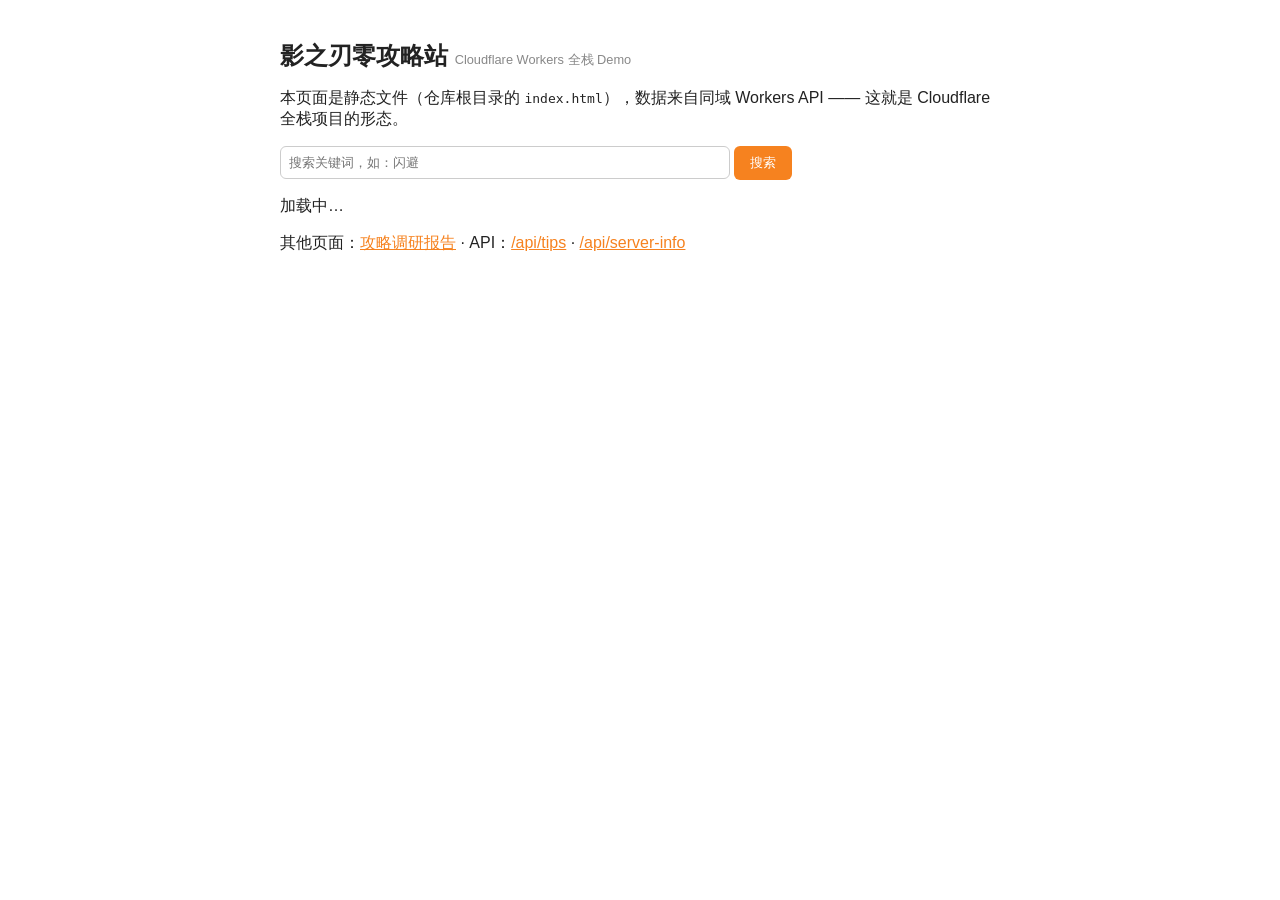
==== index.html @ 0f378b61 "feat: workers backend demo (tips API) + index.html landing" ====
<!DOCTYPE html>
<html lang="zh-CN">
<head>
<meta charset="UTF-8">
<meta name="viewport" content="width=device-width, initial-scale=1.0">
<title>影之刃零攻略站 · Workers 全栈 Demo</title>
<style>
  body { font-family: -apple-system, sans-serif; max-width: 720px; margin: 40px auto; padding: 0 16px; color: #222; }
  h1 { font-size: 1.5rem; } h1 small { color: #888; font-weight: normal; font-size: .8rem; }
  .card { border: 1px solid #e5e5e5; border-radius: 8px; padding: 12px 16px; margin: 12px 0; }
  .card b { display: block; margin-bottom: 4px; }
  .meta { color: #888; font-size: .8rem; margin-top: 8px; }
  input { padding: 8px; width: 60%; border: 1px solid #ccc; border-radius: 6px; }
  button { padding: 8px 16px; border: none; background: #f6821f; color: #fff; border-radius: 6px; cursor: pointer; }
  a { color: #f6821f; }
</style>
</head>
<body>
<h1>影之刃零攻略站 <small>Cloudflare Workers 全栈 Demo</small></h1>
<p>本页面是静态文件（仓库根目录的 <code>index.html</code>），数据来自同域 Workers API —— 这就是 Cloudflare 全栈项目的形态。</p>

<p>
  <input id="q" placeholder="搜索关键词，如：闪避">
  <button onclick="load()">搜索</button>
</p>

<div id="list">加载中…</div>
<p class="meta" id="server-info"></p>

<p>
  其他页面：<a href="影之刃零攻略调研-20261029.html">攻略调研报告</a> ·
  API：<a href="/api/tips">/api/tips</a> · <a href="/api/server-info">/api/server-info</a>
</p>

<script>
async function load() {
  const q = document.getElementById('q').value;
  const res = await fetch('/api/tips' + (q ? `?q=${encodeURIComponent(q)}` : ''));
  const { data } = await res.json();
  document.getElementById('list').innerHTML = data.length
    ? data.map(t => `<div class="card"><b>${t.title}</b>${t.content}</div>`).join('')
    : '<div class="card">没有匹配结果</div>';
}
load();

fetch('/api/server-info').then(r => r.json()).then(({ data }) => {
  document.getElementById('server-info').textContent =
    ` served by Cloudflare edge node ${data.colo} (${data.region}) · ${data.serverTime}`;
});
</script>
</body>
</html>
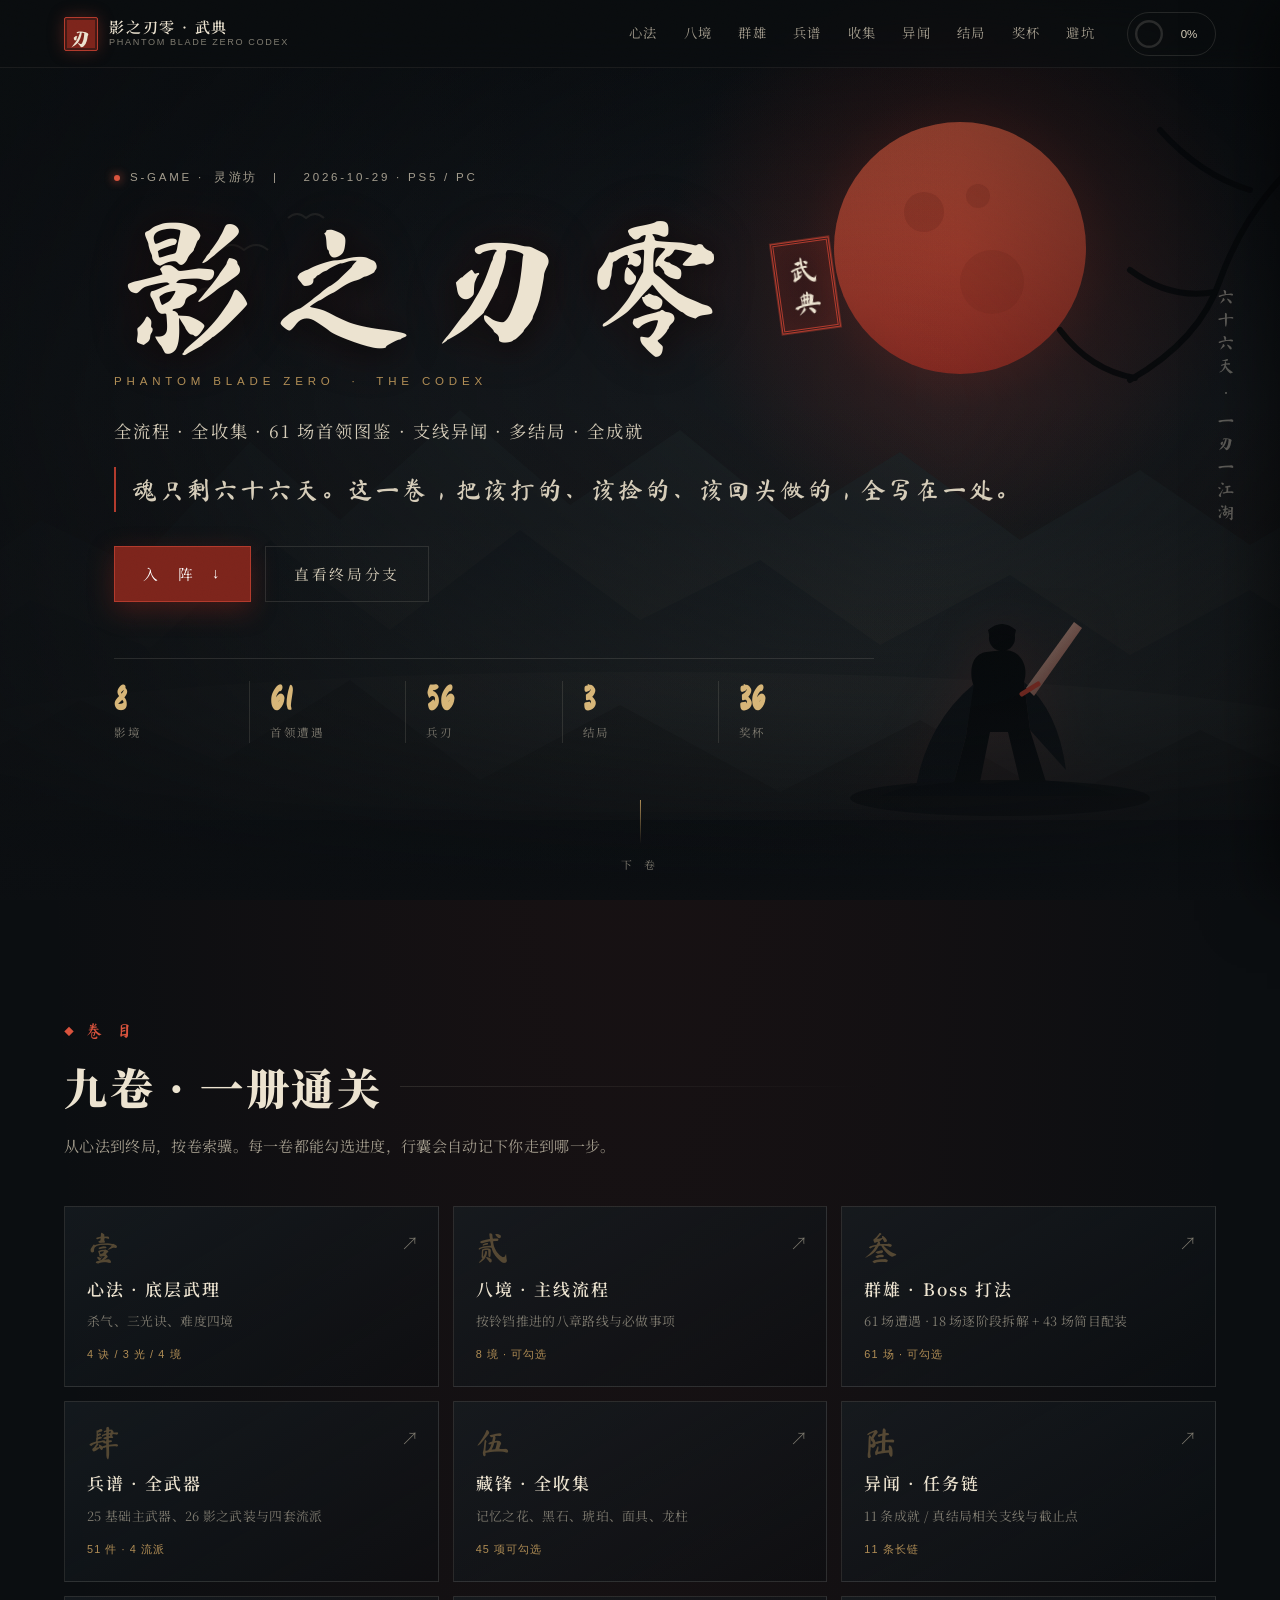
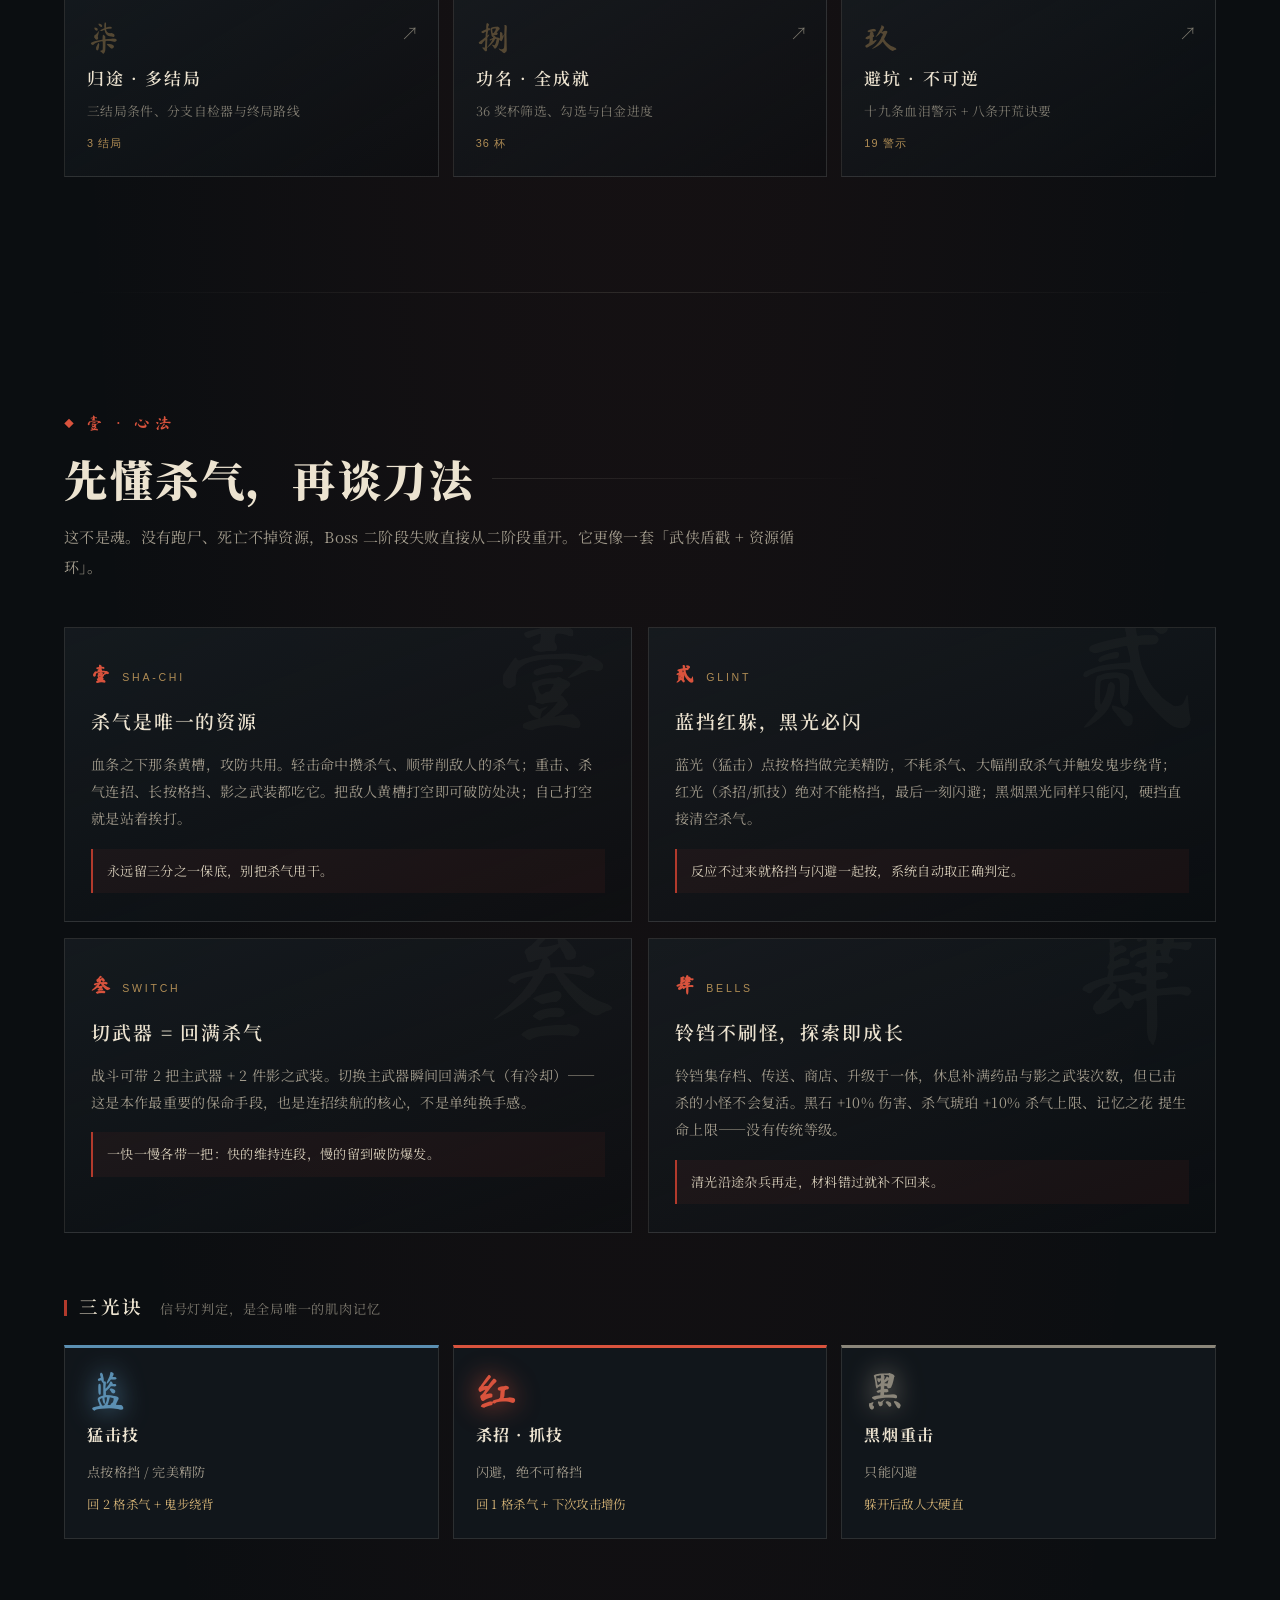
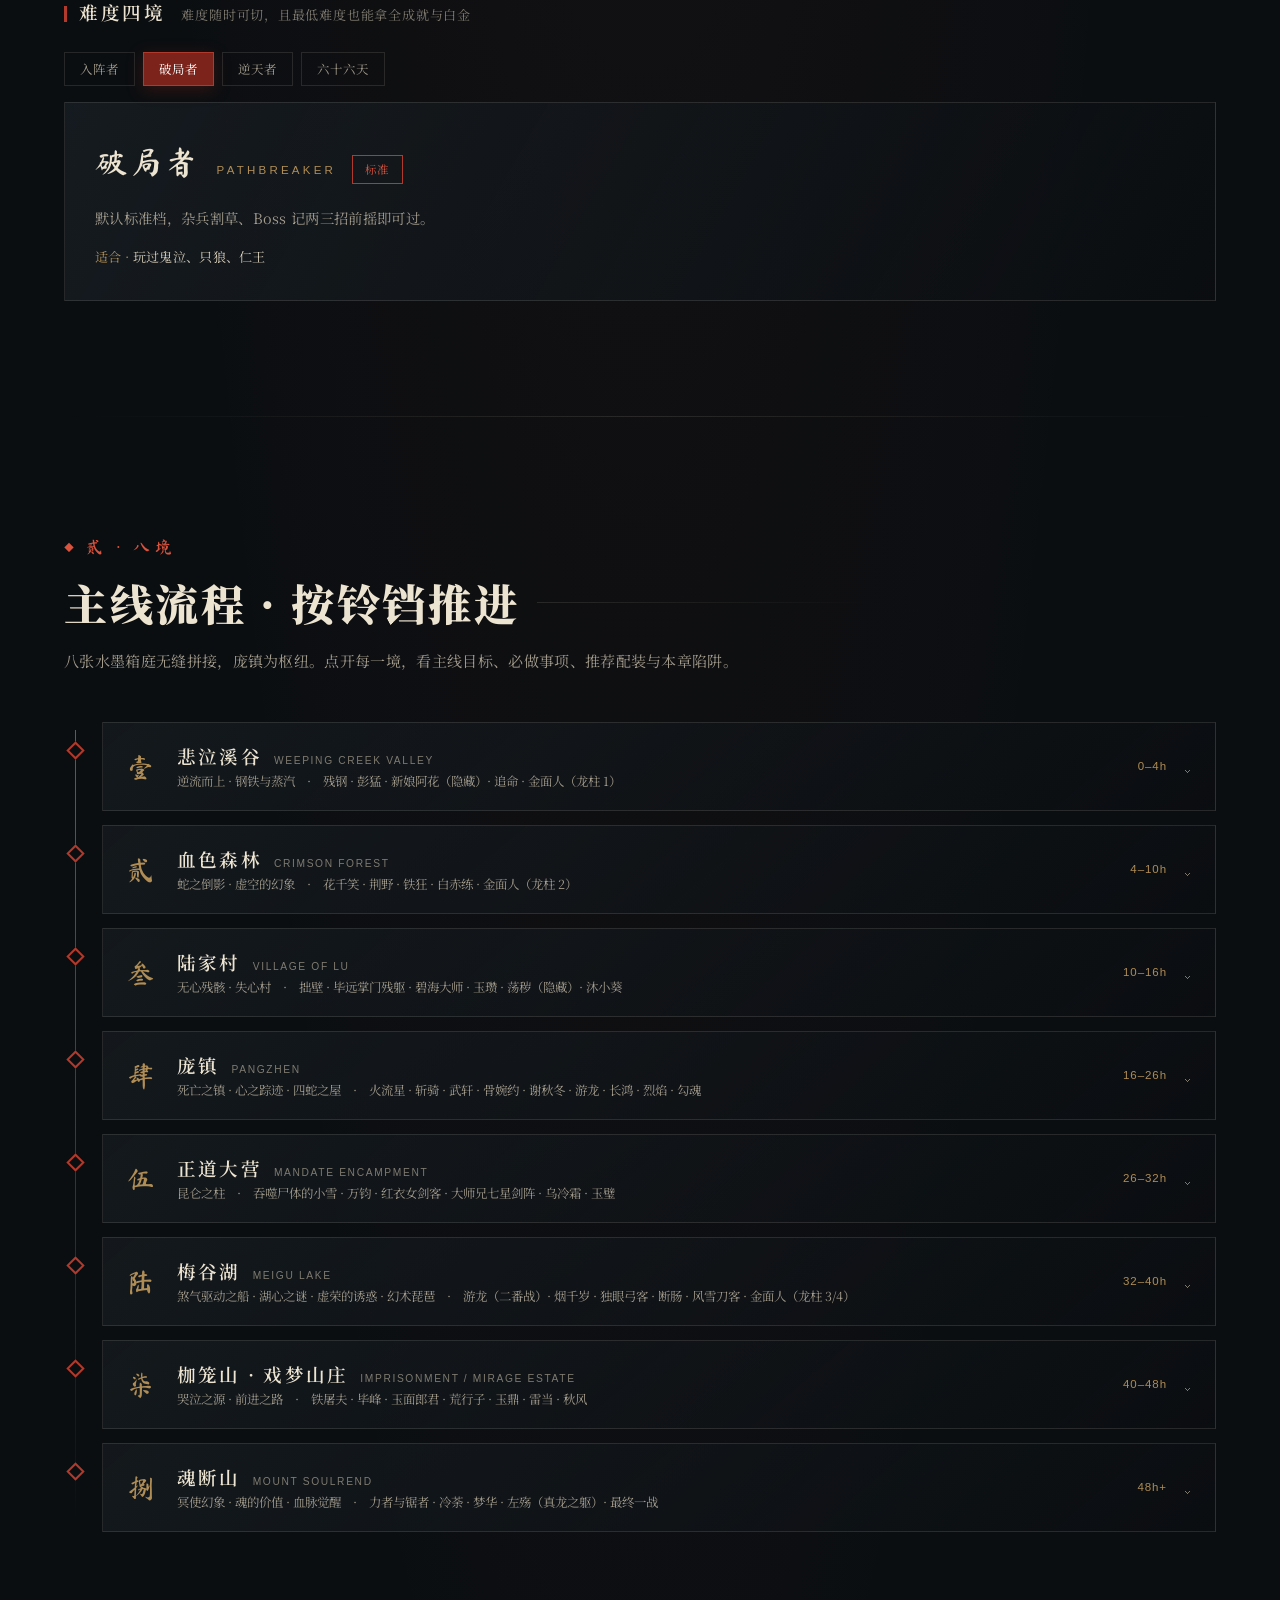
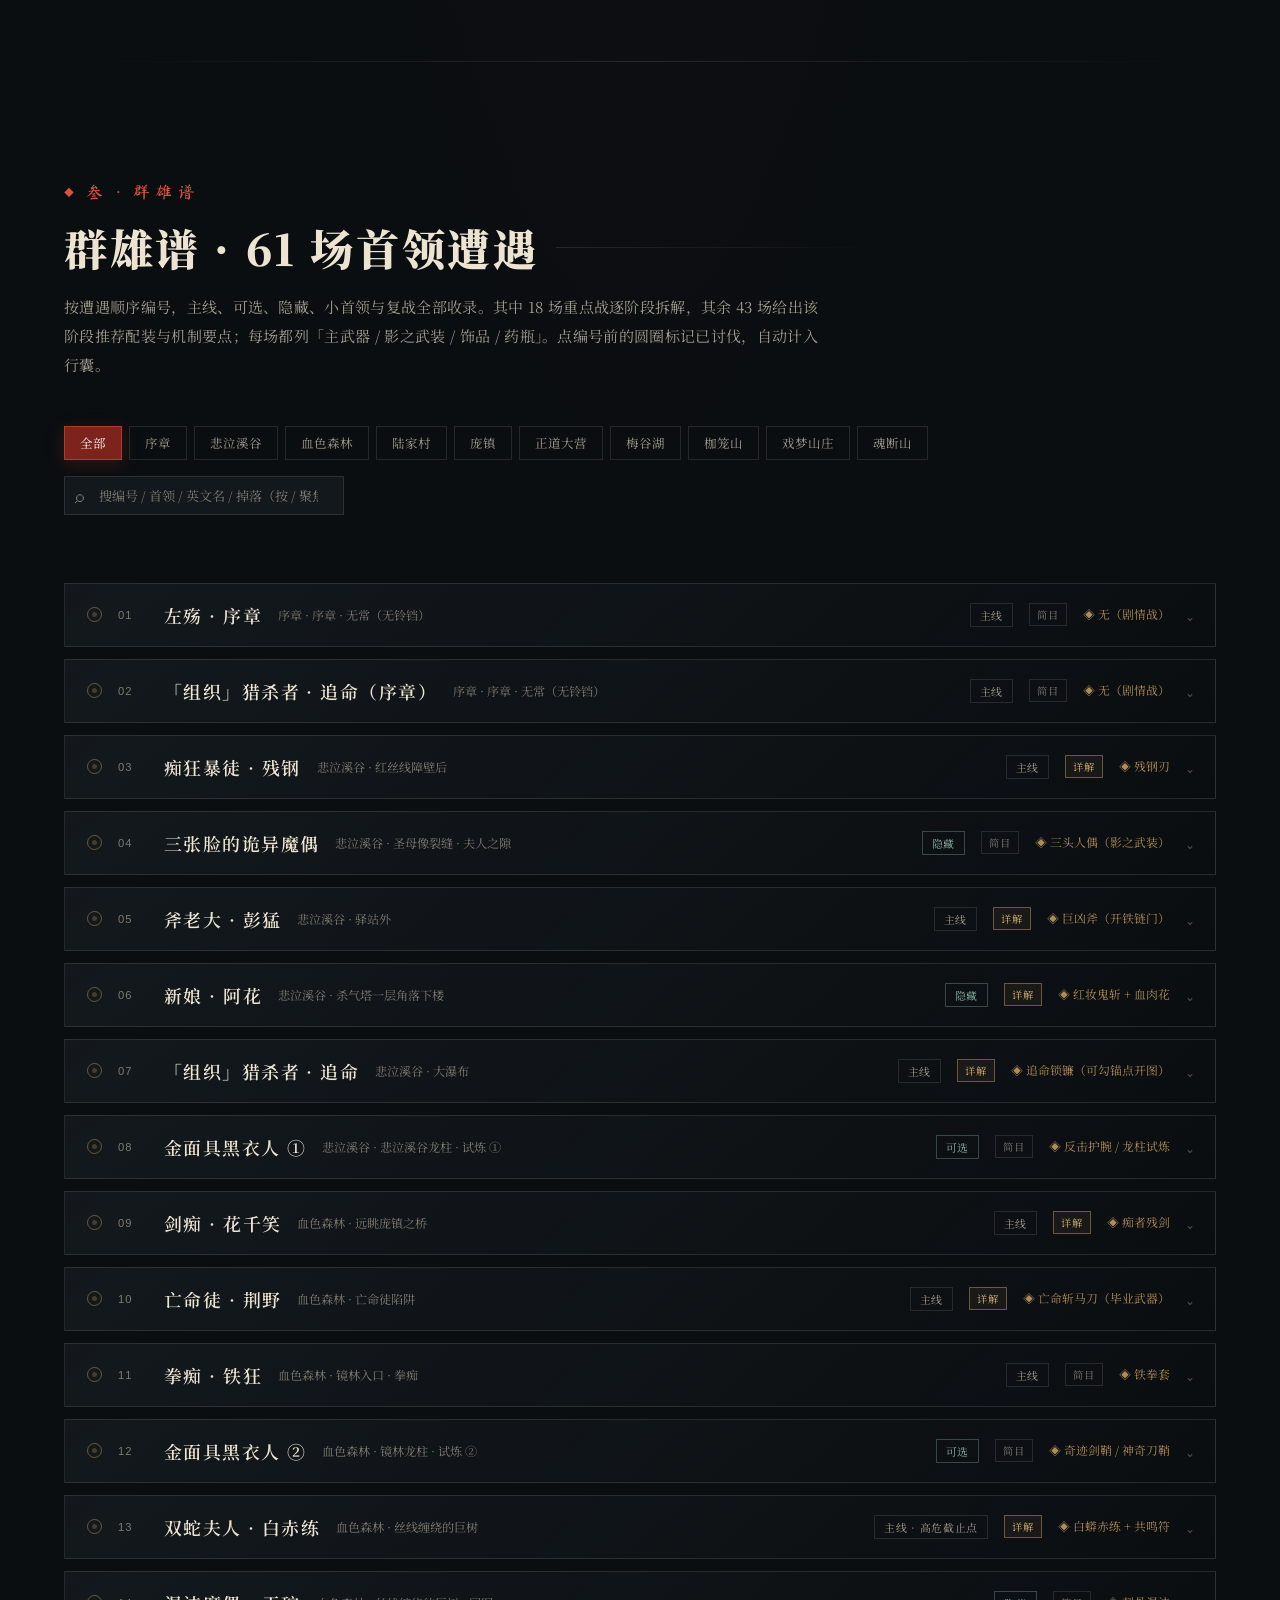
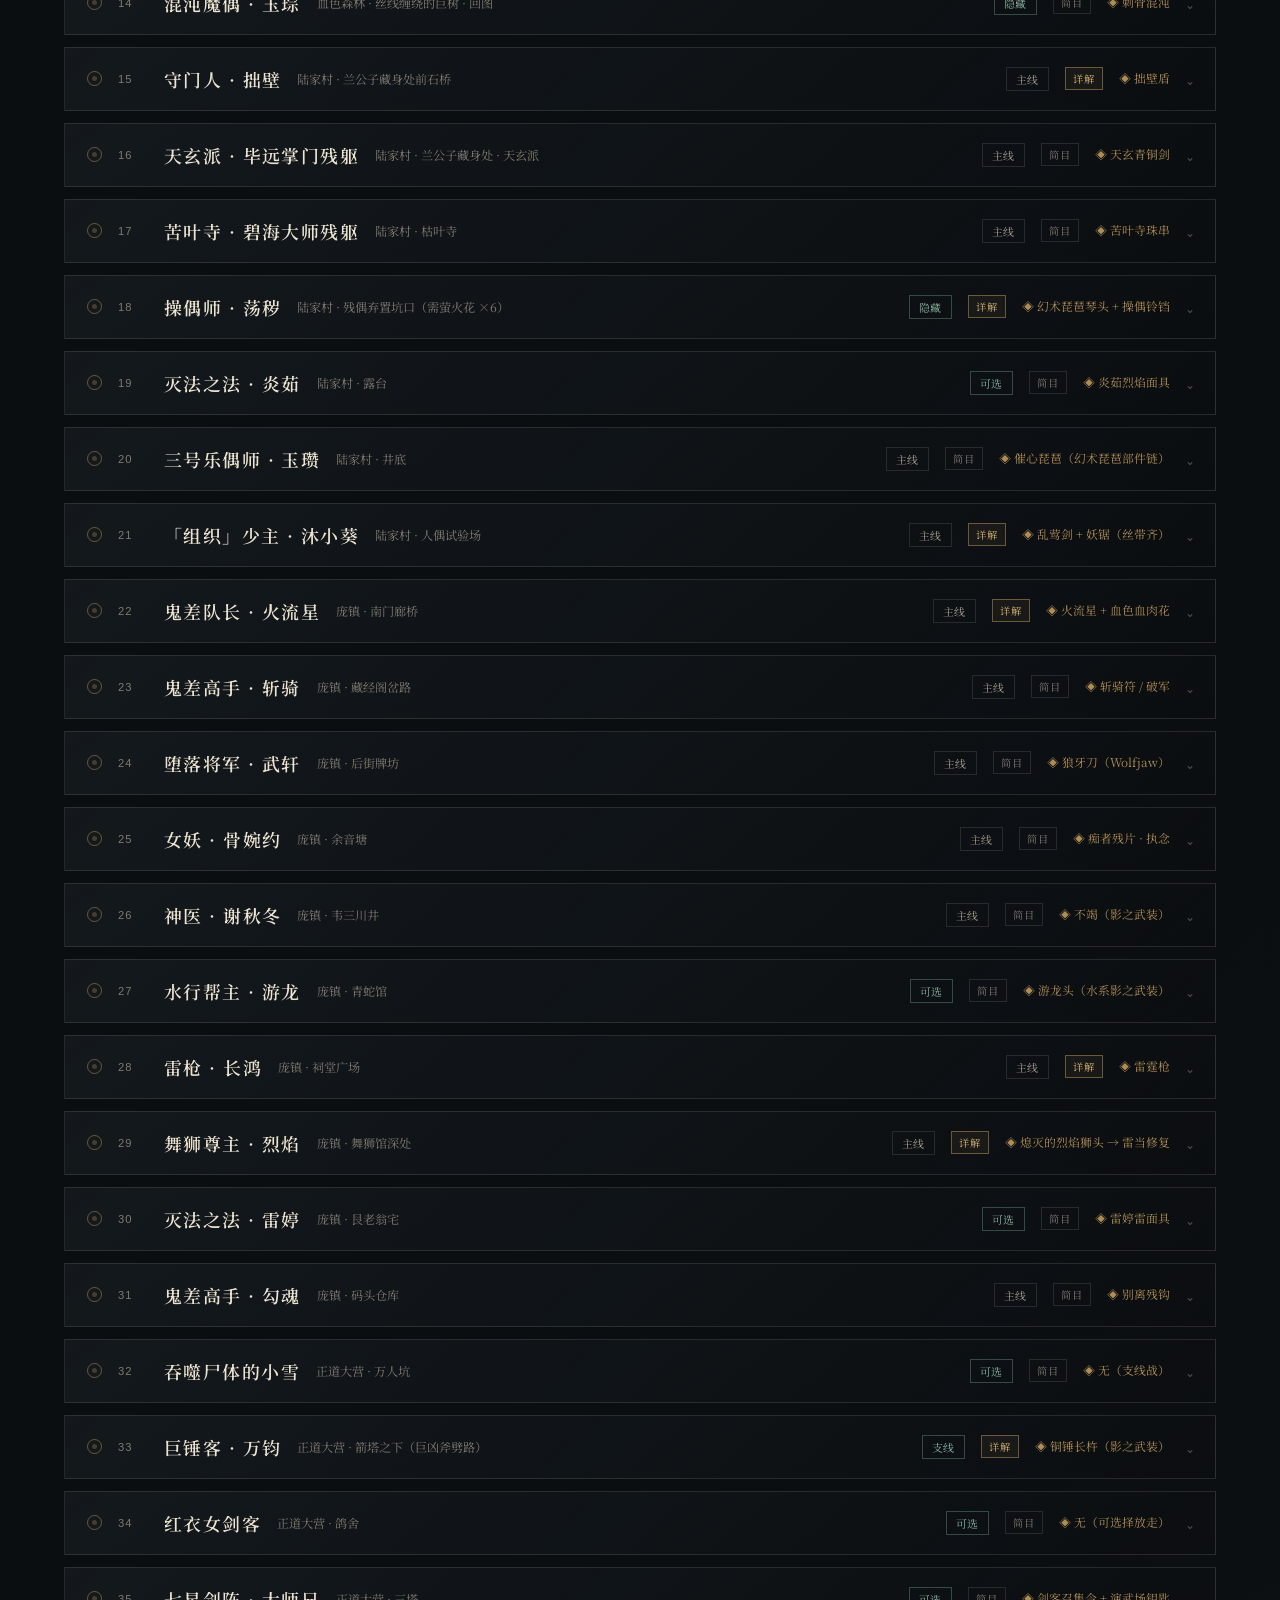
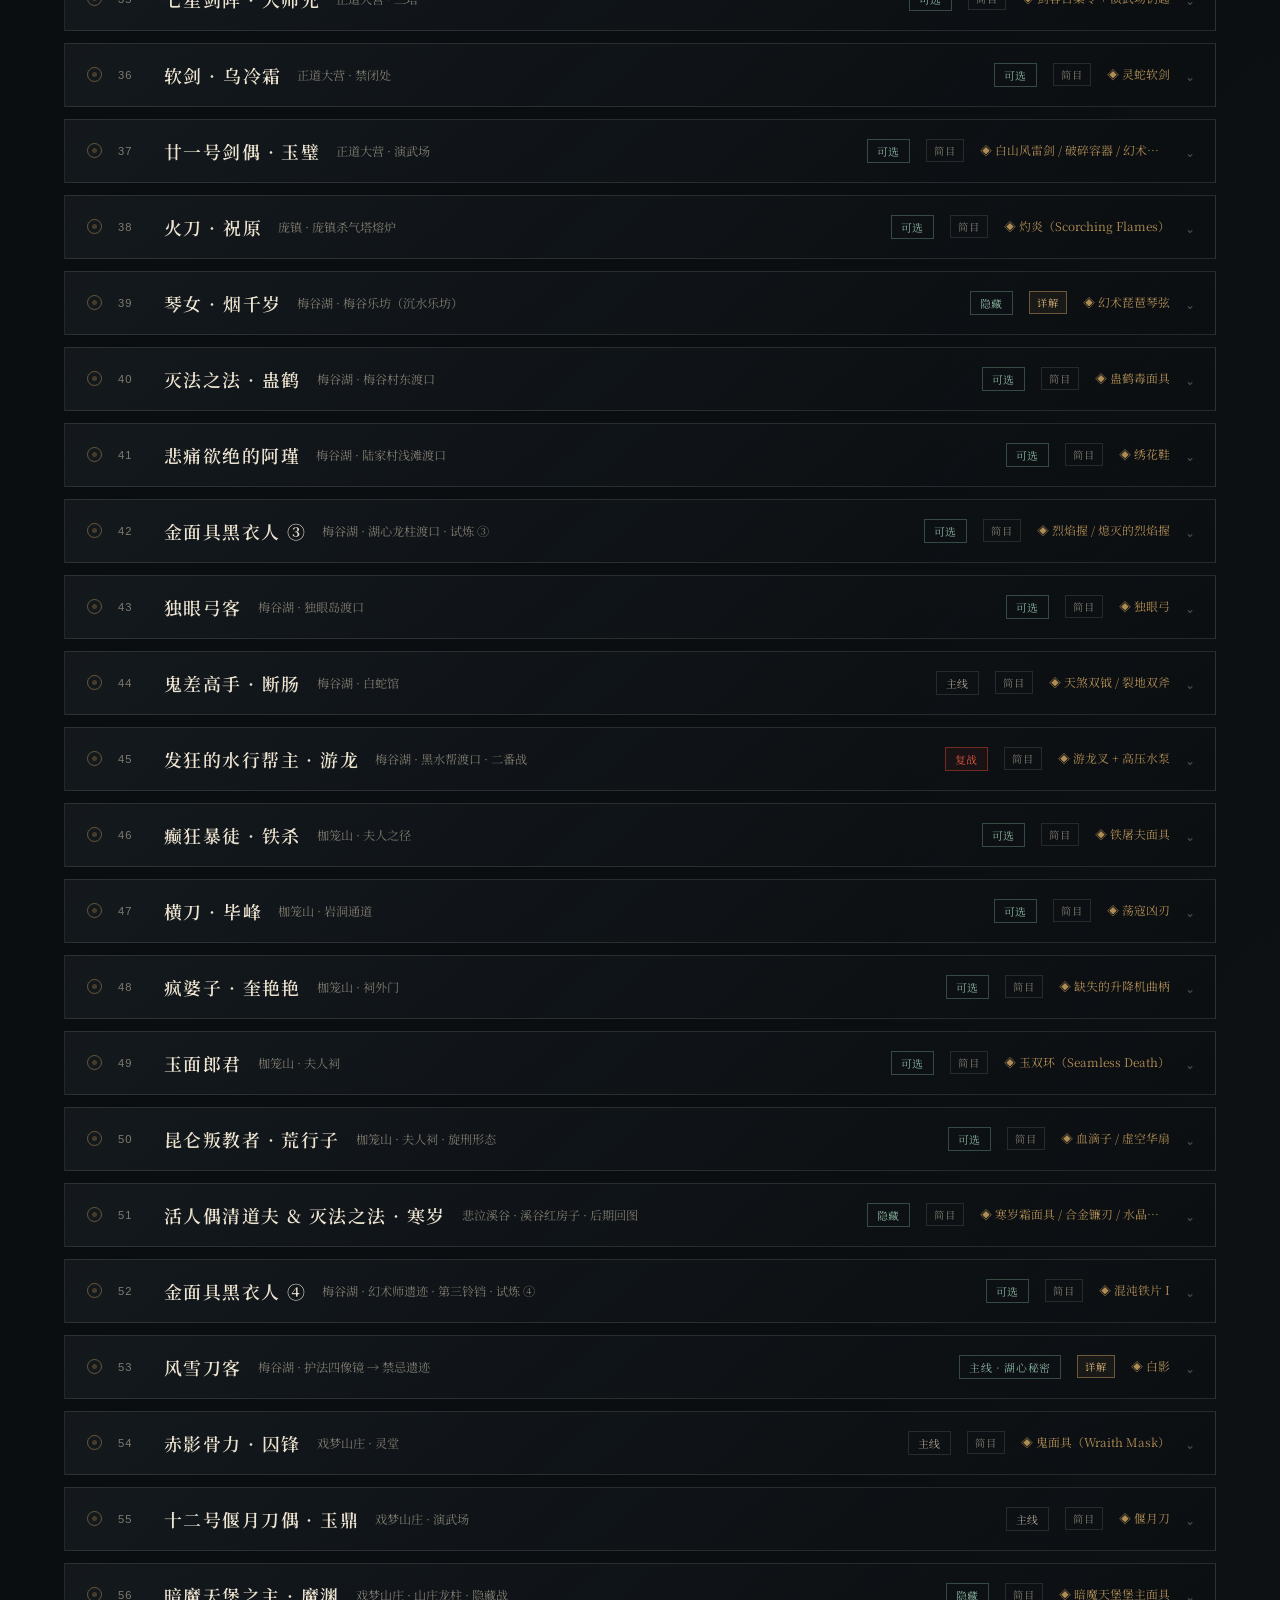
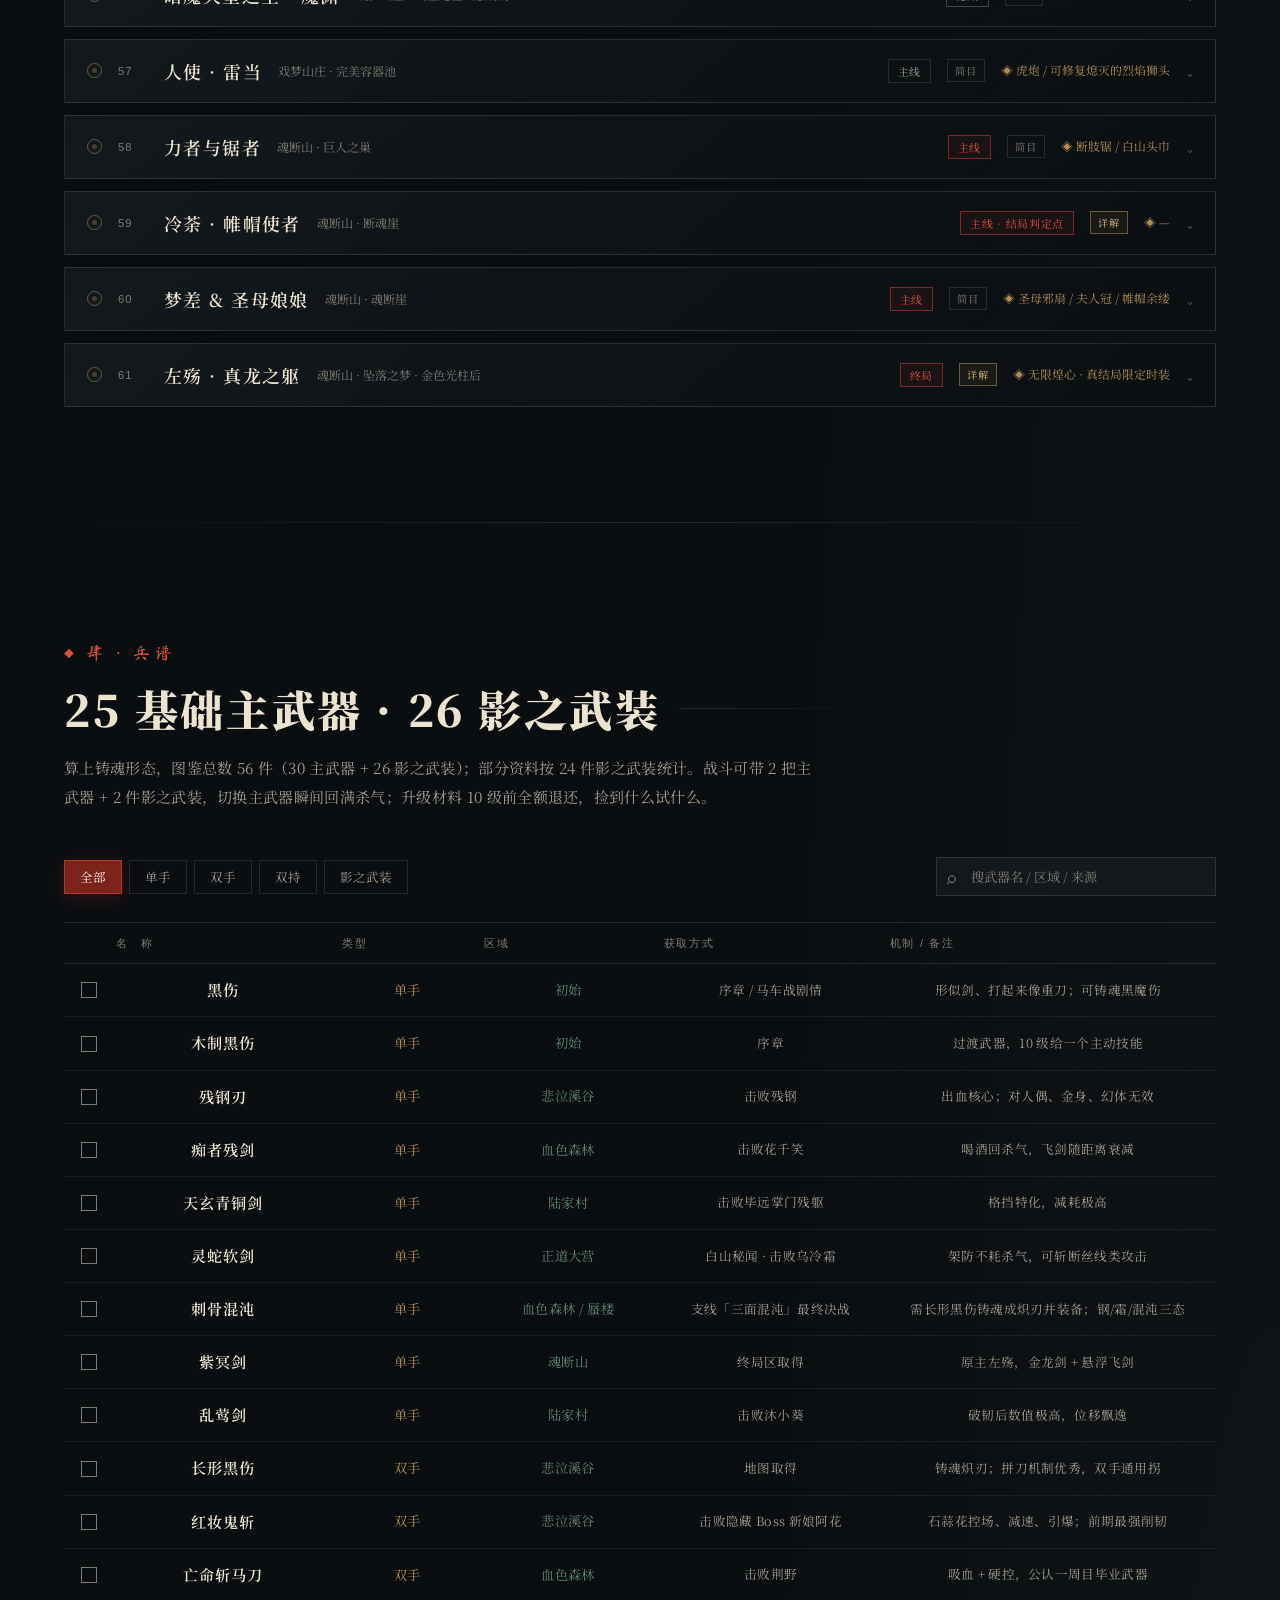
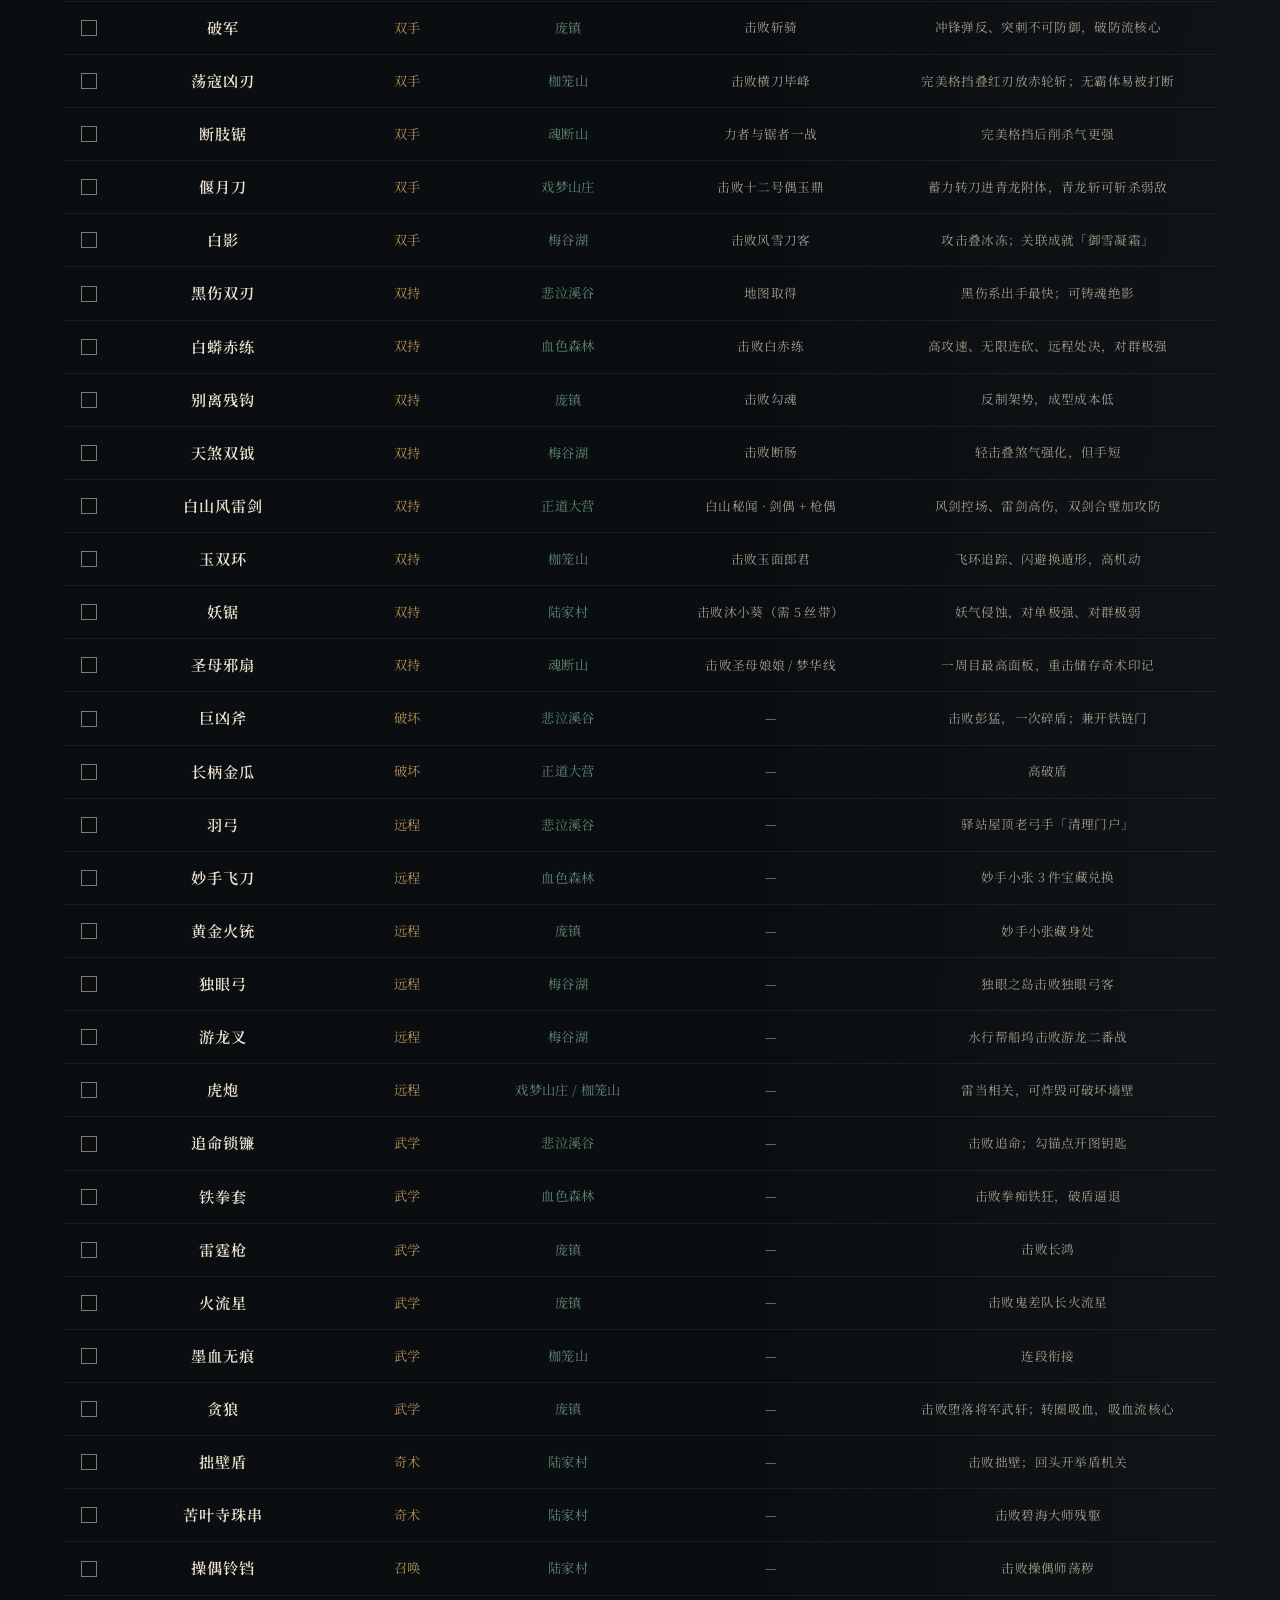
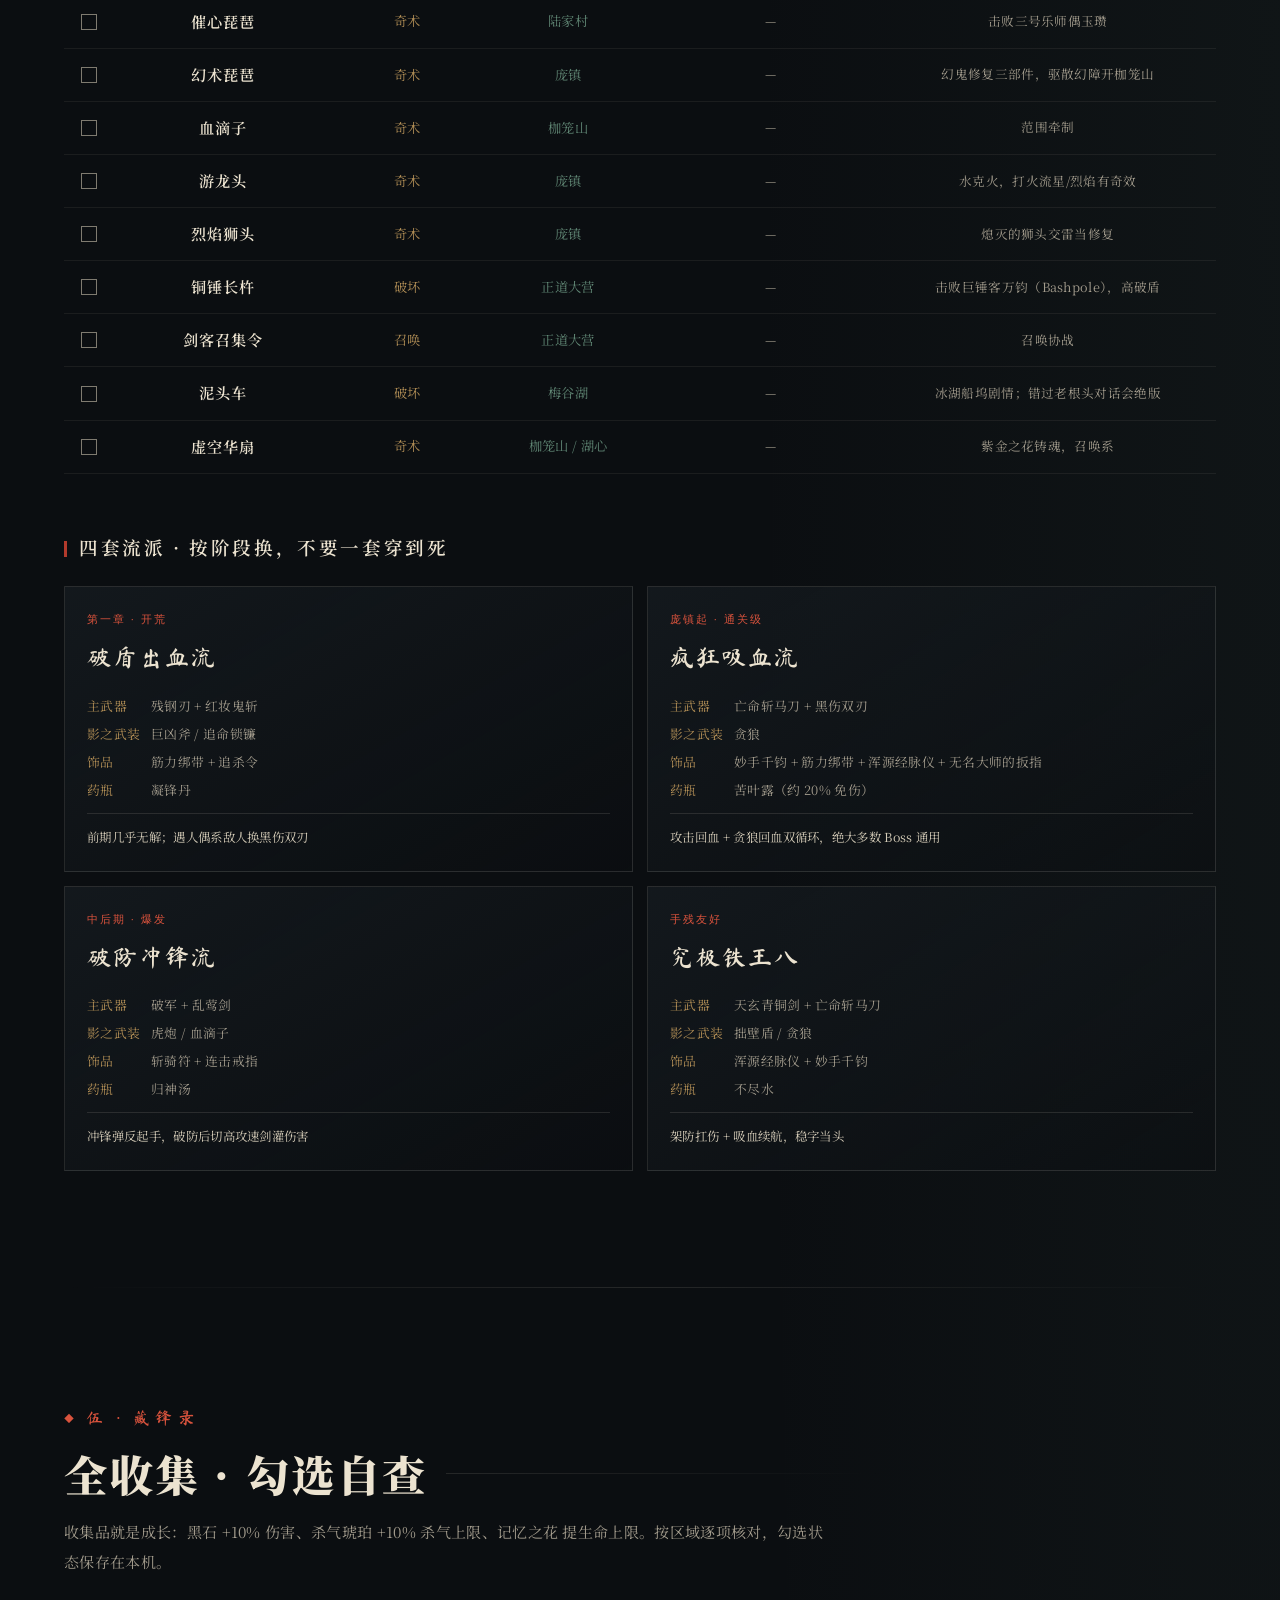
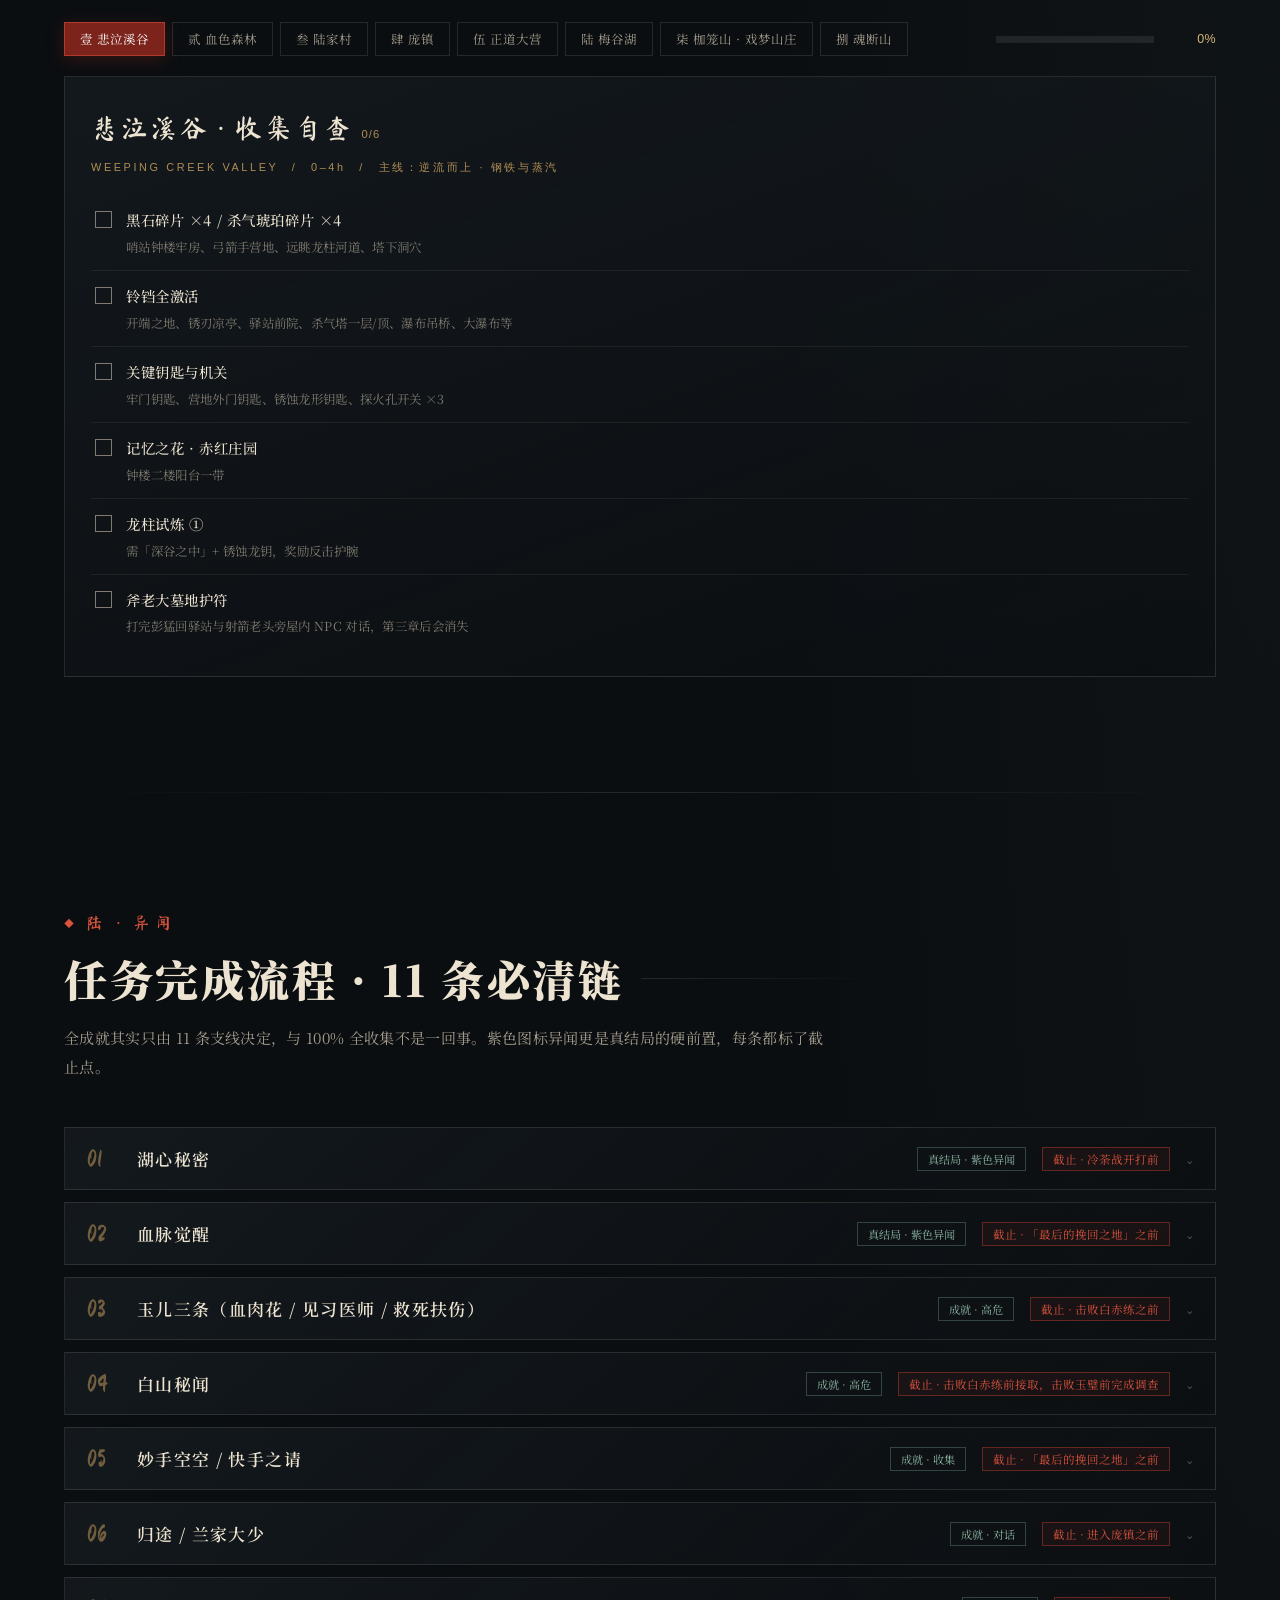
==== commit 6a791432: "feat: add assets and update landing page" ====
--- a/index.html
+++ b/index.html
@@ -3,50 +3,336 @@
 <head>
 <meta charset="UTF-8">
 <meta name="viewport" content="width=device-width, initial-scale=1.0">
-<title>影之刃零攻略站 · Workers 全栈 Demo</title>
-<style>
-  body { font-family: -apple-system, sans-serif; max-width: 720px; margin: 40px auto; padding: 0 16px; color: #222; }
-  h1 { font-size: 1.5rem; } h1 small { color: #888; font-weight: normal; font-size: .8rem; }
-  .card { border: 1px solid #e5e5e5; border-radius: 8px; padding: 12px 16px; margin: 12px 0; }
-  .card b { display: block; margin-bottom: 4px; }
-  .meta { color: #888; font-size: .8rem; margin-top: 8px; }
-  input { padding: 8px; width: 60%; border: 1px solid #ccc; border-radius: 6px; }
-  button { padding: 8px 16px; border: none; background: #f6821f; color: #fff; border-radius: 6px; cursor: pointer; }
-  a { color: #f6821f; }
-</style>
+<meta name="description" content="《影之刃零》全流程攻略武典：八境流程、全收集、61 场首领图鉴与分阶段配装、支线任务链、三结局、36 奖杯与不可逆避坑清单。">
+<title>影之刃零 · 武典 | 全流程 · 全收集 · 全结局</title>
+<link rel="icon" href="data:image/svg+xml,%3Csvg xmlns='http://www.w3.org/2000/svg' viewBox='0 0 64 64'%3E%3Crect width='64' height='64' fill='%237c241b'/%3E%3Ctext x='32' y='47' font-size='40' text-anchor='middle' fill='%23ece3d0'%3E%E5%88%83%3C/text%3E%3C/svg%3E">
+<link rel="preconnect" href="https://fonts.googleapis.com">
+<link rel="preconnect" href="https://fonts.gstatic.com" crossorigin>
+<link href="https://fonts.googleapis.com/css2?family=Ma+Shan+Zheng&family=Noto+Serif+SC:wght@400;600;900&display=swap" rel="stylesheet">
+<link rel="stylesheet" href="assets/style.css">
 </head>
 <body>
-<h1>影之刃零攻略站 <small>Cloudflare Workers 全栈 Demo</small></h1>
-<p>本页面是静态文件（仓库根目录的 <code>index.html</code>），数据来自同域 Workers API —— 这就是 Cloudflare 全栈项目的形态。</p>
-
-<p>
-  <input id="q" placeholder="搜索关键词，如：闪避">
-  <button onclick="load()">搜索</button>
-</p>
-
-<div id="list">加载中…</div>
-<p class="meta" id="server-info"></p>
-
-<p>
-  其他页面：<a href="影之刃零攻略调研-20261029.html">攻略调研报告</a> ·
-  API：<a href="/api/tips">/api/tips</a> · <a href="/api/server-info">/api/server-info</a>
-</p>
-
-<script>
-async function load() {
-  const q = document.getElementById('q').value;
-  const res = await fetch('/api/tips' + (q ? `?q=${encodeURIComponent(q)}` : ''));
-  const { data } = await res.json();
-  document.getElementById('list').innerHTML = data.length
-    ? data.map(t => `<div class="card"><b>${t.title}</b>${t.content}</div>`).join('')
-    : '<div class="card">没有匹配结果</div>';
-}
-load();
-
-fetch('/api/server-info').then(r => r.json()).then(({ data }) => {
-  document.getElementById('server-info').textContent =
-    ` served by Cloudflare edge node ${data.colo} (${data.region}) · ${data.serverTime}`;
-});
-</script>
+
+<!-- 开卷：刀光载入 -->
+<div class="opening" id="opening" aria-hidden="true">
+  <div class="opening-seal">武<br>典</div>
+  <div class="opening-slash"></div>
+  <div class="opening-word">入 阵</div>
+</div>
+
+<div class="grain" aria-hidden="true"></div>
+<div class="scroll-progress" id="scrollProgress"></div>
+
+<!-- 顶栏 -->
+<header class="topbar" id="topbar">
+  <a class="brand" href="#top" aria-label="回到卷首">
+    <span class="brand-seal">刃</span>
+    <span class="brand-txt"><b>影之刃零 · 武典</b><i>PHANTOM BLADE ZERO CODEX</i></span>
+  </a>
+  <nav class="nav" id="nav" aria-label="卷目导航">
+    <a href="#xinf">心法</a>
+    <a href="#liucheng">八境</a>
+    <a href="#qunxiong">群雄</a>
+    <a href="#bingpu">兵谱</a>
+    <a href="#shouji">收集</a>
+    <a href="#zhixian">异闻</a>
+    <a href="#jiejv">结局</a>
+    <a href="#chengjiu">奖杯</a>
+    <a href="#bikeng">避坑</a>
+  </nav>
+  <button class="progress-btn" id="progressBtn" aria-label="查看我的进度" title="查看我的进度">
+    <svg viewBox="0 0 40 40" aria-hidden="true">
+      <circle class="ring-bg" cx="20" cy="20" r="16"></circle>
+      <circle class="ring-fg" id="ringFg" cx="20" cy="20" r="16"></circle>
+    </svg>
+    <span id="progressPct">0%</span>
+  </button>
+</header>
+
+<!-- 进度抽屉 -->
+<aside class="drawer" id="drawer" aria-hidden="true">
+  <div class="drawer-head"><b>行囊 · 进度</b><button id="drawerClose" aria-label="关闭">✕</button></div>
+  <p class="drawer-note">勾选状态只保存在本机浏览器，不上传。</p>
+  <div id="drawerStats"></div>
+  <button class="btn-ghost drawer-reset" id="resetProgress">清空全部勾选</button>
+</aside>
+<div class="drawer-mask" id="drawerMask"></div>
+
+<!-- ============ 卷首 ============ -->
+<main id="top">
+<section class="hero" id="hero">
+  <svg class="hero-art" viewBox="0 0 1440 900" preserveAspectRatio="xMidYMax slice" aria-hidden="true">
+    <defs>
+      <linearGradient id="sky" x1="0" y1="0" x2="0" y2="1">
+        <stop offset="0%" stop-color="#0a0e12"/>
+        <stop offset="45%" stop-color="#161a1e"/>
+        <stop offset="100%" stop-color="#221a17"/>
+      </linearGradient>
+      <radialGradient id="moonGlow">
+        <stop offset="0%" stop-color="#c8402f" stop-opacity=".55"/>
+        <stop offset="55%" stop-color="#9c2f24" stop-opacity=".16"/>
+        <stop offset="100%" stop-color="#9c2f24" stop-opacity="0"/>
+      </radialGradient>
+      <linearGradient id="moonFace" x1="0" y1="0" x2="0" y2="1">
+        <stop offset="0%" stop-color="#d4593e"/>
+        <stop offset="100%" stop-color="#8d2a21"/>
+      </linearGradient>
+      <linearGradient id="fog" x1="0" y1="0" x2="0" y2="1">
+        <stop offset="0%" stop-color="#c9bda6" stop-opacity="0"/>
+        <stop offset="100%" stop-color="#c9bda6" stop-opacity=".13"/>
+      </linearGradient>
+      <linearGradient id="blade" x1="0" y1="0" x2="1" y2="1">
+        <stop offset="0%" stop-color="#f0e4cf"/>
+        <stop offset="100%" stop-color="#8c2d22"/>
+      </linearGradient>
+    </defs>
+    <rect width="1440" height="900" fill="url(#sky)"/>
+    <circle cx="1040" cy="248" r="290" fill="url(#moonGlow)"/>
+    <circle cx="1040" cy="248" r="126" fill="url(#moonFace)" opacity=".88"/>
+    <circle cx="1004" cy="212" r="20" fill="#6d2119" opacity=".22"/>
+    <circle cx="1072" cy="282" r="32" fill="#6d2119" opacity=".18"/>
+    <circle cx="1058" cy="196" r="12" fill="#6d2119" opacity=".2"/>
+
+    <!-- 远山 -->
+    <path class="layer layer-3" d="M0 610 L120 520 L215 566 L330 442 L420 520 L540 410 L650 505 L760 430 L870 520 L980 452 L1100 540 L1220 470 L1330 545 L1440 480 L1440 900 L0 900 Z" fill="#1e2428" opacity=".72"/>
+    <path class="layer layer-2" d="M0 680 L110 600 L230 648 L350 540 L470 630 L600 530 L720 620 L840 560 L960 645 L1090 575 L1210 655 L1330 590 L1440 660 L1440 900 L0 900 Z" fill="#151b20" opacity=".9"/>
+    <!-- 近山 -->
+    <path class="layer layer-1" d="M0 790 L160 700 L300 762 L430 680 L560 780 L700 705 L860 792 L1000 720 L1140 800 L1280 730 L1440 805 L1440 900 L0 900 Z" fill="#0b1014"/>
+
+    <!-- 雾带 -->
+    <rect class="fogband" x="0" y="520" width="1440" height="300" fill="url(#fog)"/>
+    <ellipse cx="720" cy="742" rx="720" ry="70" fill="#b9ad96" opacity=".045"/>
+
+    <!-- 飞鸟 -->
+    <g fill="none" stroke="#8e887a" stroke-width="2" opacity=".35">
+      <path d="M300 250 q12 -10 24 0 q12 -10 24 0"/>
+      <path d="M368 218 q9 -8 18 0 q9 -8 18 0"/>
+      <path d="M262 292 q8 -7 16 0 q8 -7 16 0"/>
+    </g>
+
+    <!-- 枯枝 -->
+    <g stroke="#05080a" stroke-width="6" fill="none" opacity=".85" stroke-linecap="round">
+      <path d="M1440 120 Q1340 170 1300 280 Q1280 340 1210 380"/>
+      <path d="M1330 190 Q1280 175 1240 130"/>
+      <path d="M1295 292 Q1250 300 1210 270"/>
+      <path d="M1215 378 Q1170 370 1140 330"/>
+    </g>
+
+    <!-- 剑客剪影 -->
+    <g class="swordsman" transform="translate(1080 780)">
+      <ellipse cx="0" cy="18" rx="150" ry="18" fill="#05080a" opacity=".75"/>
+      <path d="M-120 16 Q-70 -6 -10 4 Q50 -8 118 16 Z" fill="#070b0e"/>
+      <path d="M-14 -128 C-28 -126 -31 -110 -27 -96 L-34 -44 L-46 2 L-20 2 L-10 -48 L8 -48 L20 2 L46 2 L30 -50 L24 -98 C29 -112 22 -130 4 -130 Z" fill="#05080a"/>
+      <path d="M-26 -96 Q-72 -58 -84 6 L-46 2 L-34 -44 Z" fill="#0d1216"/>
+      <path d="M24 -98 Q58 -70 66 -10 L30 -50 Z" fill="#0d1216"/>
+      <path d="M26 -92 L74 -158 L82 -152 L34 -84 Z" fill="url(#blade)" opacity=".92"/>
+      <path d="M22 -86 L38 -96" stroke="#c8402f" stroke-width="5" stroke-linecap="round"/>
+      <circle cx="2" cy="-142" r="13" fill="#05080a"/>
+      <path d="M-12 -150 Q2 -162 16 -150 L14 -142 Q2 -150 -10 -142 Z" fill="#05080a"/>
+    </g>
+  </svg>
+
+  <div class="hero-petals" id="heroPetals" aria-hidden="true"></div>
+  <div class="hero-vignette" aria-hidden="true"></div>
+
+  <div class="hero-content">
+    <div class="hero-eyebrow"><span class="dot"></span> S-GAME ·<span class="eb-cn"> 灵游坊　|　</span> 2026-10-29 · PS5 / PC</div>
+    <div class="hero-title-wrap">
+      <h1 class="hero-title" id="heroTitle" aria-label="影之刃零">影之刃零</h1>
+      <div class="hero-seal">武<br>典</div>
+    </div>
+    <div class="hero-en">PHANTOM BLADE ZERO　·　THE CODEX</div>
+    <p class="hero-sub">全流程 · 全收集 · 61 场首领图鉴 · 支线异闻 · 多结局 · 全成就</p>
+    <p class="hero-quote" id="heroQuote"></p>
+    <div class="hero-actions">
+      <a class="btn-primary" href="#mulu">入　阵 <span>↓</span></a>
+      <a class="btn-line" href="#jiejv">直看终局分支</a>
+    </div>
+    <div class="hero-stats" id="heroStats"></div>
+  </div>
+  <div class="hero-scroll"><span></span>下 卷</div>
+  <div class="hero-side">六十六天 · 一刃一江湖</div>
+</section>
+
+<!-- ============ 卷目 ============ -->
+<section class="sec sec-mulu" id="mulu">
+  <div class="sec-head reveal">
+    <div class="sec-index">卷 目</div>
+    <h2>九卷 · 一册通关</h2>
+    <p>从心法到终局，按卷索骥。每一卷都能勾选进度，行囊会自动记下你走到哪一步。</p>
+  </div>
+  <div class="mulu-grid" id="muluGrid"></div>
+</section>
+
+<!-- ============ 壹 心法 ============ -->
+<section class="sec" id="xinf">
+  <div class="sec-head reveal">
+    <div class="sec-index">壹 · 心法</div>
+    <h2>先懂杀气，再谈刀法</h2>
+    <p>这不是魂。没有跑尸、死亡不掉资源，Boss 二阶段失败直接从二阶段重开。它更像一套「武侠盾戳 + 资源循环」。</p>
+  </div>
+  <div class="mech-grid" id="mechGrid"></div>
+
+  <div class="subhead reveal"><span>三光诀</span><i>信号灯判定，是全局唯一的肌肉记忆</i></div>
+  <div class="signal-row" id="signalRow"></div>
+
+  <div class="subhead reveal"><span>难度四境</span><i>难度随时可切，且最低难度也能拿全成就与白金</i></div>
+  <div class="diff-tabs" id="diffTabs"></div>
+  <div class="diff-panel" id="diffPanel"></div>
+</section>
+
+<!-- ============ 贰 八境流程 ============ -->
+<section class="sec" id="liucheng">
+  <div class="sec-head reveal">
+    <div class="sec-index">贰 · 八境</div>
+    <h2>主线流程 · 按铃铛推进</h2>
+    <p>八张水墨箱庭无缝拼接，庞镇为枢纽。点开每一境，看主线目标、必做事项、推荐配装与本章陷阱。</p>
+  </div>
+  <div class="route-line" id="routeLine"></div>
+</section>
+
+<!-- ============ 叁 群雄谱 ============ -->
+<section class="sec" id="qunxiong">
+  <div class="sec-head reveal">
+    <div class="sec-index">叁 · 群雄谱</div>
+    <h2>群雄谱 · 61 场首领遭遇</h2>
+    <p>按遭遇顺序编号，主线、可选、隐藏、小首领与复战全部收录。其中 18 场重点战逐阶段拆解，其余 43 场给出该阶段推荐配装与机制要点；每场都列「主武器 / 影之武装 / 饰品 / 药瓶」。点编号前的圆圈标记已讨伐，自动计入行囊。</p>
+  </div>
+  <div class="toolbar reveal">
+    <div class="chips" id="bossRegionChips"></div>
+    <div class="search-wrap">
+      <span class="search-ico">⌕</span>
+      <input type="search" id="bossSearch" placeholder="搜编号 / 首领 / 英文名 / 掉落（按 / 聚焦）" autocomplete="off">
+    </div>
+  </div>
+  <div class="toolbar toolbar-2 reveal">
+    <span class="chip-label">类 别</span>
+    <div class="chips" id="bossCatChips"></div>
+    <div class="boss-count" id="bossCount"></div>
+  </div>
+  <div class="boss-list" id="bossList"></div>
+</section>
+
+<!-- ============ 肆 兵谱 ============ -->
+<section class="sec" id="bingpu">
+  <div class="sec-head reveal">
+    <div class="sec-index">肆 · 兵谱</div>
+    <h2>25 基础主武器 · 26 影之武装</h2>
+    <p>算上铸魂形态，图鉴总数 56 件（30 主武器 + 26 影之武装）；部分资料按 24 件影之武装统计。战斗可带 2 把主武器 + 2 件影之武装，切换主武器瞬间回满杀气；升级材料 10 级前全额退还，捡到什么试什么。</p>
+  </div>
+  <div class="toolbar reveal">
+    <div class="chips" id="weaponTabs"></div>
+    <div class="search-wrap">
+      <span class="search-ico">⌕</span>
+      <input type="search" id="weaponSearch" placeholder="搜武器名 / 区域 / 来源" autocomplete="off">
+    </div>
+  </div>
+  <div class="weapon-table" id="weaponTable"></div>
+  <div class="subhead reveal"><span>四套流派 · 按阶段换，不要一套穿到死</span></div>
+  <div class="build-grid" id="buildGrid"></div>
+</section>
+
+<!-- ============ 伍 全收集 ============ -->
+<section class="sec" id="shouji">
+  <div class="sec-head reveal">
+    <div class="sec-index">伍 · 藏锋录</div>
+    <h2>全收集 · 勾选自查</h2>
+    <p>收集品就是成长：黑石 +10% 伤害、杀气琥珀 +10% 杀气上限、记忆之花 提生命上限。按区域逐项核对，勾选状态保存在本机。</p>
+  </div>
+  <div class="collect-head reveal">
+    <div class="chips" id="collectTabs"></div>
+    <div class="collect-meter"><div class="meter-bar"><i id="collectBar"></i></div><b id="collectPct">0%</b></div>
+  </div>
+  <div class="collect-panel" id="collectPanel"></div>
+</section>
+
+<!-- ============ 陆 异闻支线 ============ -->
+<section class="sec" id="zhixian">
+  <div class="sec-head reveal">
+    <div class="sec-index">陆 · 异闻</div>
+    <h2>任务完成流程 · 11 条必清链</h2>
+    <p>全成就其实只由 11 条支线决定，与 100% 全收集不是一回事。紫色图标异闻更是真结局的硬前置，每条都标了截止点。</p>
+  </div>
+  <div class="quest-list" id="questList"></div>
+</section>
+
+<!-- ============ 柒 结局 ============ -->
+<section class="sec" id="jiejv">
+  <div class="sec-head reveal">
+    <div class="sec-index">柒 · 归途</div>
+    <h2>三结局 · 判定在冷荼战开打那一刻</h2>
+    <p>拨动下面两个开关，先看你会走到哪一条终局；再对照卡片抄一遍前置清单。</p>
+  </div>
+
+  <div class="ending-check reveal">
+    <div class="check-left">
+      <div class="check-title">终局自检器</div>
+      <label class="switch-row"><span><b>湖心秘密</b><i>完成并与虚空对话</i></span><input type="checkbox" id="swLake" checked><em class="switch"></em></label>
+      <label class="switch-row"><span><b>血脉觉醒</b><i>5 根龙柱试炼全胜</i></span><input type="checkbox" id="swPillar" checked><em class="switch"></em></label>
+      <p class="check-hint">结局锁定于与冷荼战斗开始之时，之后再补任务无效。</p>
+    </div>
+    <div class="check-result" id="checkResult"></div>
+  </div>
+
+  <div class="ending-flow reveal" id="endingFlow"></div>
+  <div class="ending-cards" id="endingCards"></div>
+</section>
+
+<!-- ============ 捌 奖杯 ============ -->
+<section class="sec" id="chengjiu">
+  <div class="sec-head reveal">
+    <div class="sec-index">捌 · 功名</div>
+    <h2>36 奖杯 · 一周目可白金</h2>
+    <p>1 白金 / 3 金 / 14 银 / 18 铜，其中多数为隐藏奖杯（媒体统计称 19 个，口径略有出入）。最低难度同样可全成就，卡关随时切「入阵者」不亏。</p>
+  </div>
+  <div class="toolbar reveal">
+    <div class="chips" id="trophyTabs"></div>
+    <div class="search-wrap">
+      <span class="search-ico">⌕</span>
+      <input type="search" id="trophySearch" placeholder="搜奖杯名 / 说明" autocomplete="off">
+    </div>
+  </div>
+  <div class="trophy-meter reveal"><div class="meter-bar"><i id="trophyBar"></i></div><b id="trophyPct">0 / 36</b></div>
+  <div class="trophy-grid" id="trophyGrid"></div>
+</section>
+
+<!-- ============ 玖 避坑 ============ -->
+<section class="sec" id="bikeng">
+  <div class="sec-head reveal">
+    <div class="sec-index">玖 · 避坑</div>
+    <h2>十九条不可逆 · 开荒前先读</h2>
+    <p>本章任务本章清；异变 / Boss / 关键对话前先手动存档；见到 NPC 先对话。顺序错一步，就得回档重打。</p>
+  </div>
+  <div class="warn-list" id="warnList"></div>
+  <div class="subhead reveal"><span>八条开荒诀要</span><i>资源管理比手速更重要</i></div>
+  <div class="tips-grid" id="tipsGrid"></div>
+</section>
+
+<!-- ============ 附 ============ -->
+<section class="sec sec-source" id="laiyuan">
+  <div class="sec-head reveal">
+    <div class="sec-index">附 · 出处</div>
+    <h2>来源与存疑</h2>
+  </div>
+  <div class="source-grid" id="sourceGrid"></div>
+  <div class="caveat" id="caveat"></div>
+</section>
+</main>
+
+<footer class="footer">
+  <div class="footer-seal">刃</div>
+  <div>
+    <b>影之刃零 · 武典</b>
+    <p>非官方攻略速查 · 整理于 2026-11-11 · 以游戏内图鉴与任务日志为准</p>
+    <p><a href="影之刃零攻略调研-20261029.html">发售夜调研存档</a> · <a href="#top">回到卷首 ↑</a></p>
+  </div>
+  <div class="footer-mark">六十六天</div>
+</footer>
+
+<button class="to-top" id="toTop" aria-label="回到卷首">↑</button>
+
+<script src="assets/data.js"></script>
+<script src="assets/bosses.js"></script>
+<script src="assets/app.js"></script>
 </body>
 </html>
--- a/assets/style.css
+++ b/assets/style.css
@@ -0,0 +1,707 @@
+/* 《影之刃零 · 武典》 — 水墨武侠风格样式表
+   纯静态，无框架、无构建。配色：墨黑 / 宣纸 / 朱红 / 暗金 / 青竹绿 */
+
+:root{
+  --ink:#0b0e11;
+  --ink-2:#11161b;
+  --ink-3:#171d22;
+  --ink-4:#1d2429;
+  --paper:#ece3d0;
+  --paper-2:#d6cdb9;
+  --dim:#a39c8d;
+  --muted:#7f7b70;
+  --red:#b23a2c;
+  --red-hi:#d9533d;
+  --red-deep:#7c241b;
+  --gold:#b08d55;
+  --gold-hi:#d7b577;
+  --jade:#5f8573;
+  --line:rgba(236,227,208,.12);
+  --line-2:rgba(236,227,208,.07);
+  --serif:"Noto Serif SC","Songti SC","STSong","SimSun",serif;
+  --brush:"Ma Shan Zheng","STKaiti","KaiTi SC","Kaiti SC",cursive;
+  --sans:-apple-system,BlinkMacSystemFont,"PingFang SC","Microsoft YaHei",sans-serif;
+  --wrap:1180px;
+  --pad:clamp(20px,5vw,64px);
+  --ease:cubic-bezier(.22,.68,.25,1);
+}
+
+*{box-sizing:border-box;margin:0;padding:0}
+html{scroll-behavior:smooth;scroll-padding-top:88px}
+body{
+  background:var(--ink);
+  background-image:
+    radial-gradient(ellipse 70% 40% at 50% -5%,rgba(178,58,44,.1),transparent 70%),
+    radial-gradient(ellipse 55% 35% at 100% 55%,rgba(95,133,115,.06),transparent 75%);
+  color:var(--paper);
+  font-family:var(--serif);
+  line-height:1.85;
+  letter-spacing:.02em;
+  -webkit-font-smoothing:antialiased;
+  overflow-x:hidden;
+}
+a{color:inherit;text-decoration:none}
+button,input{font-family:inherit}
+button{cursor:pointer;border:0;background:none;color:inherit}
+::selection{background:var(--red);color:#fff}
+::-webkit-scrollbar{width:9px;height:7px}
+::-webkit-scrollbar-track{background:var(--ink)}
+::-webkit-scrollbar-thumb{background:#3a3530;border:2px solid var(--ink)}
+::-webkit-scrollbar-thumb:hover{background:var(--red)}
+
+/* 纸纹 / 噪点 */
+.grain{
+  position:fixed;inset:0;z-index:90;pointer-events:none;opacity:.05;mix-blend-mode:overlay;
+  background-image:url("data:image/svg+xml,%3Csvg xmlns='http://www.w3.org/2000/svg' width='180' height='180'%3E%3Cfilter id='n'%3E%3CfeTurbulence type='fractalNoise' baseFrequency='.85' numOctaves='3'/%3E%3C/filter%3E%3Crect width='180' height='180' filter='url(%23n)' opacity='.9'/%3E%3C/svg%3E");
+}
+.scroll-progress{
+  position:fixed;top:0;left:0;height:2px;width:0;z-index:101;
+  background:linear-gradient(90deg,var(--red-deep),var(--red-hi),var(--gold-hi));
+  box-shadow:0 0 12px rgba(217,83,61,.7);
+  transition:width .1s linear;
+}
+
+/* ---------- 开卷动画 ---------- */
+.opening{
+  position:fixed;inset:0;z-index:200;background:var(--ink);
+  display:flex;align-items:center;justify-content:center;flex-direction:column;gap:26px;
+  transition:opacity .7s var(--ease),visibility .7s;
+}
+.opening.done{opacity:0;visibility:hidden;pointer-events:none}
+.opening-seal{
+  font-family:var(--brush);font-size:3.2rem;line-height:1.05;text-align:center;color:var(--paper);
+  border:3px double var(--red);padding:14px 22px;letter-spacing:.1em;
+  transform:rotate(-8deg) scale(.4);opacity:0;
+  animation:sealIn .75s var(--ease) .05s forwards;
+  box-shadow:0 0 0 1px rgba(178,58,44,.45),inset 0 0 44px rgba(178,58,44,.12);
+}
+.opening-slash{
+  position:absolute;top:50%;left:-30%;width:160%;height:2px;transform:rotate(-13deg);
+  background:linear-gradient(90deg,transparent,rgba(236,227,208,.9) 45%,rgba(217,83,61,.95) 60%,transparent);
+  opacity:0;animation:slash 1s var(--ease) .25s forwards;
+  box-shadow:0 0 26px rgba(217,83,61,.65);
+}
+.opening-word{
+  font-family:var(--brush);font-size:1.4rem;letter-spacing:.6em;color:var(--gold);
+  opacity:0;animation:fadeUp .7s var(--ease) .5s forwards;
+}
+@keyframes sealIn{to{transform:rotate(-8deg) scale(1);opacity:1}}
+@keyframes slash{0%{opacity:0;left:-60%}35%{opacity:1}100%{opacity:0;left:60%}}
+@keyframes fadeUp{from{opacity:0;transform:translateY(14px)}to{opacity:1;transform:none}}
+
+/* ---------- 顶栏 ---------- */
+.topbar{
+  position:fixed;top:0;left:0;right:0;height:68px;z-index:80;
+  display:flex;align-items:center;gap:20px;
+  padding:0 var(--pad);
+  background:rgba(10,13,16,.62);backdrop-filter:blur(16px);-webkit-backdrop-filter:blur(16px);
+  border-bottom:1px solid var(--line-2);
+  transition:background .3s,border-color .3s,box-shadow .3s;
+}
+.topbar.scrolled{background:rgba(9,12,15,.92);border-color:var(--line);box-shadow:0 8px 32px rgba(0,0,0,.45)}
+.brand{display:flex;align-items:center;gap:11px;flex-shrink:0}
+.brand-seal{
+  width:34px;height:34px;display:grid;place-items:center;flex-shrink:0;
+  font-family:var(--brush);font-size:1.45rem;color:var(--paper);
+  background:var(--red-deep);border:1px solid var(--red);border-radius:2px;
+  box-shadow:inset 0 0 0 2px rgba(11,14,17,.5),0 0 16px rgba(178,58,44,.35);
+}
+.brand-txt{display:flex;flex-direction:column;line-height:1.25}
+.brand-txt b{font-size:.94rem;letter-spacing:.12em;font-weight:600}
+.brand-txt i{font-family:var(--sans);font-style:normal;font-size:.57rem;letter-spacing:.18em;color:var(--muted)}
+.nav{display:flex;align-items:center;gap:2px;margin-left:auto;overflow-x:auto;scrollbar-width:none}
+.nav::-webkit-scrollbar{display:none}
+.nav a{
+  position:relative;flex-shrink:0;padding:8px 12px;font-size:.83rem;color:var(--dim);
+  letter-spacing:.1em;transition:color .25s;white-space:nowrap;
+}
+.nav a::after{
+  content:"";position:absolute;left:50%;bottom:2px;width:0;height:1px;background:var(--red-hi);
+  transform:translateX(-50%);transition:width .3s var(--ease);
+}
+.nav a:hover{color:var(--paper)}
+.nav a:hover::after{width:60%}
+.nav a.active{color:var(--gold-hi)}
+.nav a.active::after{width:60%;background:var(--gold)}
+.progress-btn{
+  flex-shrink:0;display:flex;align-items:center;gap:8px;padding:5px 10px 5px 5px;
+  border:1px solid var(--line);border-radius:40px;transition:border-color .3s,background .3s;
+}
+.progress-btn:hover{border-color:var(--red);background:rgba(178,58,44,.1)}
+.progress-btn svg{width:32px;height:32px;transform:rotate(-90deg)}
+.ring-bg{fill:none;stroke:rgba(236,227,208,.14);stroke-width:3}
+.ring-fg{fill:none;stroke:var(--red-hi);stroke-width:3;stroke-linecap:round;
+  stroke-dasharray:100.5;stroke-dashoffset:100.5;transition:stroke-dashoffset .8s var(--ease)}
+.progress-btn span{font-family:var(--sans);font-size:.72rem;color:var(--paper-2);min-width:32px}
+
+/* 进度抽屉 */
+.drawer{
+  position:fixed;top:0;right:0;bottom:0;width:min(360px,88vw);z-index:120;
+  background:var(--ink-2);border-left:1px solid var(--line);padding:26px;
+  transform:translateX(102%);transition:transform .45s var(--ease);
+  overflow-y:auto;box-shadow:-20px 0 60px rgba(0,0,0,.5);
+}
+.drawer.open{transform:none}
+.drawer-mask{position:fixed;inset:0;z-index:110;background:rgba(0,0,0,.55);opacity:0;visibility:hidden;transition:.35s}
+.drawer-mask.open{opacity:1;visibility:visible}
+.drawer-head{display:flex;justify-content:space-between;align-items:center;padding-bottom:14px;border-bottom:1px solid var(--line)}
+.drawer-head b{font-size:1.1rem;letter-spacing:.16em}
+.drawer-head button{font-size:1rem;color:var(--muted);padding:4px 8px}
+.drawer-head button:hover{color:var(--red-hi)}
+.drawer-note{font-size:.76rem;color:var(--muted);margin:14px 0 22px;line-height:1.7}
+.dstat{margin-bottom:18px}
+.dstat-top{display:flex;justify-content:space-between;font-size:.84rem;margin-bottom:7px}
+.dstat-top b{color:var(--gold-hi);font-family:var(--sans);font-weight:500}
+.dstat .meter-bar{height:5px}
+.btn-ghost{border:1px solid var(--line);padding:8px 14px;font-size:.8rem;color:var(--dim);letter-spacing:.1em;transition:.25s}
+.btn-ghost:hover{border-color:var(--red);color:var(--red-hi)}
+.drawer-reset{margin-top:22px;width:100%}
+
+/* ---------- 卷首 Hero ---------- */
+.hero{
+  position:relative;min-height:min(100svh,940px);display:flex;align-items:center;
+  overflow:hidden;isolation:isolate;
+}
+.hero-art{position:absolute;inset:0;width:100%;height:100%;z-index:-3}
+.hero-art .layer{transition:transform .15s linear}
+.fogband{animation:fogDrift 14s ease-in-out infinite alternate}
+@keyframes fogDrift{from{transform:translateX(-30px)}to{transform:translateX(30px)}}
+.swordsman{filter:drop-shadow(0 0 24px rgba(178,58,44,.18));animation:figureIn 1.8s var(--ease) .3s both}
+@keyframes figureIn{from{opacity:0}to{opacity:1}}
+.hero-vignette{
+  position:absolute;inset:0;z-index:-1;pointer-events:none;
+  background:
+    linear-gradient(90deg,rgba(11,14,17,.72) 0%,rgba(11,14,17,.32) 42%,transparent 75%),
+    linear-gradient(0deg,var(--ink) 0%,rgba(11,14,17,.35) 22%,transparent 55%),
+    radial-gradient(ellipse 60% 60% at 50% 50%,transparent 40%,rgba(6,8,10,.55) 100%);
+}
+.hero-petals{position:absolute;inset:0;z-index:0;pointer-events:none;overflow:hidden}
+.petal{
+  position:absolute;top:-8%;width:7px;height:9px;border-radius:70% 0 70% 0;
+  background:linear-gradient(135deg,rgba(217,83,61,.85),rgba(178,58,44,.15));
+  animation:petalFall linear infinite;opacity:0;
+}
+.petal.ink{background:radial-gradient(circle,rgba(236,227,208,.55),transparent 70%);border-radius:50%}
+@keyframes petalFall{
+  0%{transform:translate3d(0,-10vh,0) rotate(0);opacity:0}
+  8%{opacity:.75}
+  85%{opacity:.5}
+  100%{transform:translate3d(90px,110vh,0) rotate(560deg);opacity:0}
+}
+.hero-content{
+  position:relative;z-index:3;width:100%;max-width:var(--wrap);margin:0 auto;
+  padding:130px var(--pad) 120px;
+}
+.hero-eyebrow{
+  font-family:var(--sans);font-size:.72rem;letter-spacing:.24em;color:var(--dim);
+  display:flex;align-items:center;gap:10px;opacity:0;animation:fadeUp .8s var(--ease) .55s forwards;
+}
+.hero-eyebrow .dot{width:6px;height:6px;background:var(--red-hi);border-radius:50%;box-shadow:0 0 10px var(--red-hi);animation:pulse 2.4s infinite}
+@keyframes pulse{50%{opacity:.35;transform:scale(.7)}}
+.hero-title-wrap{display:flex;align-items:flex-start;gap:clamp(12px,3vw,40px);margin:18px 0 4px}
+.hero-title{
+  font-family:var(--brush);font-weight:400;
+  font-size:clamp(4.6rem,11.5vw,9.6rem);line-height:1.08;
+  letter-spacing:.06em;color:var(--paper);white-space:nowrap;
+  text-shadow:0 4px 30px rgba(0,0,0,.7),0 0 60px rgba(178,58,44,.18);
+}
+.hero-title span{display:inline-block;opacity:0;animation:charIn .9s var(--ease) forwards}
+@keyframes charIn{
+  from{opacity:0;transform:translateY(.35em) rotate(-7deg);filter:blur(10px)}
+  to{opacity:1;transform:none;filter:blur(0)}
+}
+.hero-seal{
+  flex-shrink:0;margin-top:clamp(10px,3vw,34px);
+  font-family:var(--brush);font-size:clamp(1.2rem,2.2vw,1.8rem);line-height:1.16;
+  color:var(--paper);border:3px double var(--red);padding:10px 12px;
+  transform:rotate(-9deg);letter-spacing:.05em;
+  background:rgba(124,36,27,.16);box-shadow:0 0 0 1px rgba(178,58,44,.45),inset 0 0 30px rgba(178,58,44,.14);
+  opacity:0;animation:sealIn .8s var(--ease) 1.1s forwards;
+}
+.hero-en{
+  font-family:var(--sans);font-size:.72rem;letter-spacing:.42em;color:var(--gold);
+  margin-top:6px;opacity:0;animation:fadeUp .8s var(--ease) 1.15s forwards;
+}
+.hero-sub{
+  margin-top:22px;font-size:clamp(.92rem,1.4vw,1.08rem);color:var(--paper-2);letter-spacing:.12em;
+  opacity:0;animation:fadeUp .8s var(--ease) 1.28s forwards;
+}
+.hero-quote{
+  margin-top:20px;padding-left:16px;border-left:2px solid var(--red);
+  font-family:var(--brush);font-size:clamp(1.15rem,2vw,1.55rem);color:var(--paper-2);
+  letter-spacing:.08em;opacity:0;animation:fadeUp .8s var(--ease) 1.4s forwards;
+}
+.hero-actions{display:flex;flex-wrap:wrap;gap:14px;margin-top:34px;opacity:0;animation:fadeUp .8s var(--ease) 1.55s forwards}
+.btn-primary,.btn-line{
+  display:inline-flex;align-items:center;gap:16px;padding:13px 28px;
+  font-size:.92rem;letter-spacing:.18em;transition:.35s var(--ease);position:relative;overflow:hidden;
+}
+.btn-primary{background:var(--red-deep);border:1px solid var(--red);color:#fff;box-shadow:0 8px 26px rgba(124,36,27,.45)}
+.btn-primary::before{content:"";position:absolute;inset:0;background:linear-gradient(110deg,transparent 30%,rgba(255,255,255,.16) 50%,transparent 70%);transform:translateX(-120%);transition:transform .6s}
+.btn-primary:hover{background:var(--red);transform:translateY(-3px);box-shadow:0 12px 34px rgba(178,58,44,.55)}
+.btn-primary:hover::before{transform:translateX(120%)}
+.btn-primary span{font-family:var(--sans);transition:transform .3s}
+.btn-primary:hover span{transform:translateY(3px)}
+.btn-line{border:1px solid var(--line);color:var(--paper-2)}
+.btn-line:hover{border-color:var(--gold);color:var(--gold-hi);background:rgba(176,141,85,.08);transform:translateY(-3px)}
+.hero-stats{
+  display:flex;flex-wrap:wrap;gap:0;margin-top:56px;border-top:1px solid var(--line);padding-top:22px;
+  max-width:760px;opacity:0;animation:fadeUp .8s var(--ease) 1.7s forwards;
+}
+.hero-stat{flex:1;min-width:110px;padding:0 20px;border-right:1px solid var(--line);position:relative}
+.hero-stat:first-child{padding-left:0}
+.hero-stat:last-child{border-right:0}
+.hero-stat b{display:block;font-family:var(--brush);font-size:2.1rem;line-height:1.1;color:var(--gold-hi)}
+.hero-stat i{display:block;font-style:normal;font-size:.72rem;letter-spacing:.14em;color:var(--muted);margin-top:4px}
+.hero-scroll{
+  position:absolute;bottom:26px;left:50%;transform:translateX(-50%);z-index:3;
+  display:flex;flex-direction:column;align-items:center;gap:10px;
+  font-size:.68rem;letter-spacing:.4em;color:var(--muted);
+}
+.hero-scroll span{width:1px;height:44px;background:linear-gradient(var(--gold),transparent);animation:scrollLine 2s ease-in-out infinite}
+@keyframes scrollLine{0%,100%{transform:scaleY(.4);transform-origin:top;opacity:.4}50%{transform:scaleY(1);opacity:1}}
+.hero-side{
+  position:absolute;right:clamp(16px,3vw,42px);top:32%;z-index:3;
+  writing-mode:vertical-rl;font-family:var(--brush);font-size:1.1rem;
+  letter-spacing:.35em;color:rgba(236,227,208,.35);
+  opacity:0;animation:fadeUp 1s var(--ease) 1.8s forwards;
+}
+
+/* ---------- 通用章节 ---------- */
+.sec{position:relative;padding:clamp(72px,9vw,116px) 0;max-width:calc(var(--wrap) + var(--pad)*2);margin:0 auto;padding-left:var(--pad);padding-right:var(--pad)}
+.sec+.sec::before{content:"";position:absolute;top:0;left:var(--pad);right:var(--pad);height:1px;background:linear-gradient(90deg,transparent,var(--line),transparent)}
+.sec-head{margin-bottom:46px;max-width:820px}
+.sec-index{font-family:var(--brush);font-size:1.05rem;letter-spacing:.3em;color:var(--red-hi);margin-bottom:10px}
+.sec-index::before{content:"◆ ";font-size:.6em;vertical-align:2px}
+.sec-head h2{
+  font-size:clamp(1.75rem,3.6vw,2.7rem);font-weight:900;letter-spacing:.06em;line-height:1.4;
+  display:flex;align-items:center;gap:18px;flex-wrap:wrap;
+}
+.sec-head h2::after{content:"";flex:1;min-width:40px;height:1px;background:linear-gradient(90deg,var(--line),transparent)}
+.sec-head p{color:var(--dim);font-size:.94rem;margin-top:14px;line-height:1.95;max-width:760px}
+.subhead{display:flex;align-items:baseline;gap:16px;margin:56px 0 22px;flex-wrap:wrap}
+.subhead span{font-size:1.16rem;font-weight:600;letter-spacing:.14em;color:var(--paper)}
+.subhead span::before{content:"";display:inline-block;width:3px;height:16px;background:var(--red);margin-right:12px;vertical-align:-2px}
+.subhead i{font-style:normal;font-size:.82rem;color:var(--muted);letter-spacing:.06em}
+.reveal{opacity:0;transform:translateY(26px);transition:opacity .8s var(--ease),transform .8s var(--ease);transition-delay:var(--d,0ms)}
+.reveal.in{opacity:1;transform:none}
+
+/* 卷目 */
+.mulu-grid{display:grid;grid-template-columns:repeat(3,1fr);gap:14px}
+.mulu-card{
+  position:relative;display:block;padding:24px 22px 22px;min-height:154px;
+  border:1px solid var(--line);background:linear-gradient(150deg,rgba(23,29,34,.75),rgba(11,14,17,.5));
+  overflow:hidden;transition:transform .4s var(--ease),border-color .4s,box-shadow .4s;
+}
+.mulu-card::after{content:"";position:absolute;inset:auto -40% -70% 30%;height:120px;background:radial-gradient(ellipse,rgba(178,58,44,.24),transparent 70%);opacity:0;transition:opacity .4s}
+.mulu-card:hover{transform:translateY(-6px);border-color:rgba(178,58,44,.65);box-shadow:0 16px 40px rgba(0,0,0,.45)}
+.mulu-card:hover::after{opacity:1}
+.mulu-card:hover .mulu-arrow{transform:translate(4px,-4px);color:var(--red-hi)}
+.mulu-no{font-family:var(--brush);font-size:2.1rem;color:rgba(176,141,85,.42);line-height:1}
+.mulu-card h3{font-size:1.06rem;letter-spacing:.12em;margin:8px 0 6px;font-weight:600}
+.mulu-card p{font-size:.8rem;color:var(--muted);line-height:1.7}
+.mulu-meta{font-family:var(--sans);font-size:.68rem;color:var(--gold);letter-spacing:.1em;margin-top:12px}
+.mulu-arrow{position:absolute;right:18px;top:20px;font-size:1.1rem;color:var(--muted);transition:.35s}
+
+/* 心法 */
+.mech-grid{display:grid;grid-template-columns:repeat(2,1fr);gap:16px}
+.mech-card{
+  position:relative;padding:28px 26px;border:1px solid var(--line);
+  background:linear-gradient(160deg,rgba(23,29,34,.8),rgba(11,14,17,.55));overflow:hidden;
+  transition:border-color .35s,transform .35s var(--ease);
+}
+.mech-card:hover{border-color:rgba(176,141,85,.5);transform:translateY(-4px)}
+.mech-card::before{content:attr(data-no);position:absolute;right:14px;top:-24px;font-family:var(--brush);font-size:8rem;color:rgba(236,227,208,.035);line-height:1;pointer-events:none}
+.mech-top{display:flex;align-items:baseline;gap:12px;margin-bottom:12px}
+.mech-top b{font-family:var(--brush);font-size:1.2rem;color:var(--red-hi)}
+.mech-top i{font-family:var(--sans);font-style:normal;font-size:.66rem;letter-spacing:.26em;color:var(--gold)}
+.mech-card h3{font-size:1.18rem;letter-spacing:.1em;margin-bottom:12px;font-weight:600}
+.mech-card p{font-size:.88rem;color:var(--dim);line-height:1.95}
+.mech-tip{margin-top:16px;padding:10px 14px;border-left:2px solid var(--red);background:rgba(178,58,44,.07);font-size:.82rem;color:var(--paper-2)}
+.signal-row{display:grid;grid-template-columns:repeat(3,1fr);gap:14px}
+.signal-card{padding:22px;border:1px solid var(--line);background:var(--ink-2);border-top:3px solid var(--c);position:relative}
+.signal-card .sg-char{font-family:var(--brush);font-size:2.6rem;color:var(--c);line-height:1;margin-bottom:8px;text-shadow:0 0 26px var(--c)}
+.signal-card h4{font-size:1rem;letter-spacing:.1em;margin-bottom:10px}
+.signal-card p{font-size:.82rem;color:var(--dim);line-height:1.8}
+.signal-card b{display:block;margin-top:10px;font-size:.78rem;color:var(--gold-hi);font-weight:400}
+.signal-card.blue{--c:#5b8fb2}.signal-card.red{--c:#d9533d}.signal-card.dark{--c:#8b867a}
+.diff-tabs{display:flex;flex-wrap:wrap;gap:8px}
+.diff-panel{margin-top:16px;border:1px solid var(--line);background:linear-gradient(120deg,rgba(23,29,34,.85),rgba(11,14,17,.6));padding:30px;min-height:170px;animation:fadeUp .4s var(--ease)}
+.diff-panel .dp-top{display:flex;align-items:baseline;gap:16px;flex-wrap:wrap;margin-bottom:12px}
+.diff-panel h3{font-family:var(--brush);font-size:2rem;font-weight:400;letter-spacing:.1em}
+.diff-panel .dp-en{font-family:var(--sans);font-size:.72rem;letter-spacing:.28em;color:var(--gold)}
+.diff-panel .dp-tag{padding:3px 12px;border:1px solid var(--red);font-size:.72rem;color:var(--red-hi)}
+.diff-panel p{font-size:.9rem;color:var(--dim);line-height:1.9}
+.diff-panel .dp-rec{margin-top:14px;font-size:.82rem;color:var(--paper-2)}
+.diff-panel .dp-rec::before{content:"适合 · ";color:var(--gold)}
+
+/* 工具条 / chips */
+.toolbar{display:flex;justify-content:space-between;align-items:center;gap:16px;flex-wrap:wrap;margin-bottom:26px}
+.chips{display:flex;flex-wrap:wrap;gap:7px}
+.chip{
+  padding:7px 15px;border:1px solid var(--line);font-size:.78rem;letter-spacing:.08em;color:var(--dim);
+  transition:.28s var(--ease);white-space:nowrap;
+}
+.chip:hover{border-color:rgba(176,141,85,.6);color:var(--paper)}
+.chip.on{background:var(--red-deep);border-color:var(--red);color:#fff;box-shadow:0 4px 16px rgba(124,36,27,.35)}
+.chip i{font-style:normal;opacity:.55;font-size:.68rem;margin-left:3px}
+.toolbar-2{margin-top:-14px;margin-bottom:22px;gap:12px}
+.chip-label{font-size:.7rem;color:var(--muted);letter-spacing:.2em;white-space:nowrap}
+.boss-count{margin-left:auto;font-size:.76rem;color:var(--muted);white-space:nowrap}
+.boss-count b{color:var(--gold-hi);font-weight:600}
+.search-wrap{position:relative;display:flex;align-items:center;min-width:220px;flex:0 1 280px}
+.search-wrap input{
+  width:100%;padding:9px 12px 9px 34px;background:rgba(23,29,34,.7);border:1px solid var(--line);
+  color:var(--paper);font-size:.82rem;outline:none;transition:border-color .3s,box-shadow .3s;
+}
+.search-wrap input:focus{border-color:var(--red);box-shadow:0 0 0 3px rgba(178,58,44,.12)}
+.search-wrap input::placeholder{color:var(--muted)}
+.search-ico{position:absolute;left:11px;color:var(--muted);font-size:1.1rem;pointer-events:none}
+
+/* 八境时间线 */
+.route-line{position:relative;padding-left:38px}
+.route-line::before{content:"";position:absolute;left:11px;top:8px;bottom:8px;width:1px;background:linear-gradient(var(--red),rgba(176,141,85,.35),transparent)}
+.route-item{position:relative;margin-bottom:14px}
+.route-node{position:absolute;left:-33px;top:22px;width:13px;height:13px;border:2px solid var(--red);background:var(--ink);transform:rotate(45deg);transition:.35s}
+.route-item.open .route-node{background:var(--red-hi);box-shadow:0 0 18px rgba(217,83,61,.7)}
+.route-card{border:1px solid var(--line);background:linear-gradient(140deg,rgba(23,29,34,.72),rgba(11,14,17,.5));transition:border-color .35s}
+.route-card:hover{border-color:rgba(176,141,85,.4)}
+.route-head{display:flex;align-items:center;gap:16px;padding:20px 24px;cursor:pointer;width:100%;text-align:left}
+.route-no{font-family:var(--brush);font-size:1.7rem;color:var(--gold);line-height:1;min-width:34px}
+.route-names{flex:1;min-width:0}
+.route-names h3{font-size:1.16rem;letter-spacing:.12em;font-weight:600}
+.route-names h3 small{font-family:var(--sans);font-weight:400;font-size:.64rem;letter-spacing:.16em;color:var(--muted);margin-left:12px}
+.route-names p{font-size:.78rem;color:var(--dim);margin-top:3px}
+.route-hours{font-family:var(--sans);font-size:.72rem;color:var(--gold);letter-spacing:.08em;white-space:nowrap}
+.route-chev{font-size:1rem;color:var(--muted);transition:transform .35s var(--ease)}
+.route-item.open .route-chev{transform:rotate(180deg);color:var(--red-hi)}
+.route-body{max-height:0;overflow:hidden;transition:max-height .5s var(--ease)}
+.route-inner{padding:0 24px 24px;border-top:1px solid var(--line-2);display:grid;grid-template-columns:1.35fr 1fr;gap:26px;padding-top:20px}
+.route-inner h4{font-size:.82rem;color:var(--gold-hi);letter-spacing:.14em;margin-bottom:10px;font-weight:600}
+.route-must{list-style:none}
+.route-must li{font-size:.85rem;color:var(--dim);line-height:1.85;padding-left:18px;position:relative;margin-bottom:7px}
+.route-must li::before{content:"◆";position:absolute;left:0;top:0;color:var(--red);font-size:.6em}
+.route-gear{font-size:.83rem;color:var(--paper-2);background:rgba(176,141,85,.07);border:1px solid var(--line);padding:12px 14px;line-height:1.8}
+.route-tip{margin-top:14px;font-size:.82rem;color:var(--paper-2);border-left:2px solid var(--red);padding:8px 12px;background:rgba(178,58,44,.07)}
+.route-main{font-size:.78rem;color:var(--muted);margin-top:12px}
+.route-main b{color:var(--gold);font-weight:400}
+.route-done{margin-top:16px;display:flex;align-items:center;gap:10px;font-size:.8rem;color:var(--dim);cursor:pointer;user-select:none}
+.route-done input{display:none}
+.route-done .box,.ck-box{width:17px;height:17px;border:1px solid var(--muted);display:inline-grid;place-items:center;flex-shrink:0;transition:.25s;position:relative}
+.route-done .box::after,.ck-box::after{content:"✓";font-family:var(--sans);font-size:.72rem;color:#fff;opacity:0;transform:scale(.4);transition:.25s}
+.route-done input:checked+.box,.ck-box.on{background:var(--red-deep);border-color:var(--red)}
+.route-done input:checked+.box::after,.ck-box.on::after{opacity:1;transform:none}
+
+/* Boss 卡片 */
+.boss-list{display:flex;flex-direction:column;gap:12px}
+.boss-card{border:1px solid var(--line);background:linear-gradient(140deg,rgba(23,29,34,.72),rgba(11,14,17,.55));transition:border-color .35s,box-shadow .35s}
+.boss-card:hover{border-color:rgba(176,141,85,.4)}
+.boss-card.open{border-color:rgba(178,58,44,.55);box-shadow:0 14px 40px rgba(0,0,0,.35)}
+.boss-head{display:flex;align-items:center;gap:16px;width:100%;padding:18px 22px;text-align:left;cursor:pointer}
+.boss-idx{font-family:var(--sans);font-size:.7rem;color:var(--muted);letter-spacing:.1em;min-width:30px}
+.boss-name{font-size:1.12rem;font-weight:600;letter-spacing:.08em;min-width:0}
+.boss-place{font-size:.76rem;color:var(--muted);flex:1;min-width:0;overflow:hidden;text-overflow:ellipsis;white-space:nowrap}
+.boss-badge{font-size:.68rem;padding:3px 9px;border:1px solid var(--line);color:var(--dim);white-space:nowrap;letter-spacing:.06em}
+.boss-badge.warn{border-color:rgba(178,58,44,.6);color:var(--red-hi);background:rgba(178,58,44,.08)}
+.boss-badge.side{border-color:rgba(95,133,115,.5);color:#8ab3a0}
+.boss-drop{font-size:.74rem;color:var(--gold);white-space:nowrap;max-width:190px;overflow:hidden;text-overflow:ellipsis}
+.boss-ck{width:15px;height:15px;flex:0 0 15px;border:1px solid rgba(176,141,85,.55);border-radius:50%;position:relative;cursor:pointer;transition:.28s var(--ease)}
+.boss-ck::before{content:"";position:absolute;inset:4px;border-radius:50%;background:rgba(176,141,85,.32);transition:.28s var(--ease)}
+.boss-ck:hover{border-color:var(--red-hi)}
+.boss-ck:hover::before{background:var(--red-hi)}
+.boss-ck:focus-visible{outline:1px solid var(--gold);outline-offset:3px}
+.boss-ck.on{background:var(--red);border-color:var(--red-hi);box-shadow:0 0 10px rgba(178,58,44,.45)}
+.boss-ck.on::before{display:none}
+.boss-ck.on::after{content:"✓";position:absolute;inset:0;display:flex;align-items:center;justify-content:center;font-size:.6rem;color:#fff}
+.boss-tier{font-size:.64rem;letter-spacing:.1em;padding:3px 7px;border:1px solid var(--line);color:var(--muted);white-space:nowrap}
+.boss-tier.full{border-color:rgba(176,141,85,.55);color:var(--gold-hi);background:rgba(176,141,85,.08)}
+.boss-card.done{opacity:.68;border-color:rgba(95,133,115,.35)}
+.boss-card.done.open{opacity:1}
+.boss-card.done .boss-idx{color:var(--red-hi)}
+.boss-chev{color:var(--muted);font-size:.9rem;transition:transform .35s}
+.boss-card.open .boss-chev{transform:rotate(180deg);color:var(--red-hi)}
+.boss-body{max-height:0;overflow:hidden;transition:max-height .55s var(--ease)}
+.boss-inner{padding:0 22px 24px;border-top:1px solid var(--line-2)}
+.boss-meta{font-size:.72rem;color:var(--muted);letter-spacing:.05em;margin:14px 0 0;line-height:1.7}
+.boss-intro{font-size:.85rem;color:var(--dim);margin:12px 0 18px;padding-left:12px;border-left:2px solid var(--red)}
+.boss-note{font-size:.76rem;color:var(--dim);background:rgba(176,141,85,.06);border-left:2px solid rgba(176,141,85,.5);padding:8px 12px;margin:-6px 0 16px;line-height:1.7}
+.phase-grid{display:grid;grid-template-columns:repeat(auto-fit,minmax(270px,1fr));gap:14px}
+.phase{border:1px solid var(--line);background:rgba(11,14,17,.5);padding:18px}
+.phase-name{font-size:.96rem;font-weight:600;letter-spacing:.1em;color:var(--gold-hi);padding-bottom:10px;border-bottom:1px solid var(--line);margin-bottom:14px}
+.phase-name::before{content:"◈ ";color:var(--red);font-size:.75em}
+.gear-row{display:flex;gap:10px;font-size:.79rem;line-height:1.8;margin-bottom:6px}
+.gear-row em{font-style:normal;color:var(--muted);min-width:64px;flex-shrink:0;font-size:.72rem;letter-spacing:.08em;padding-top:2px}
+.gear-row span{color:var(--paper-2)}
+.gear-row.main span{color:var(--red-hi)}
+.gear-row.edge span{color:var(--jade)}
+.phase h5{font-size:.74rem;color:var(--muted);letter-spacing:.16em;margin:16px 0 8px;font-weight:400}
+.phase ul{list-style:none}
+.phase li{font-size:.8rem;color:var(--dim);line-height:1.8;padding-left:14px;position:relative;margin-bottom:5px}
+.phase li::before{content:"—";position:absolute;left:0;color:var(--red);font-size:.7em}
+.phase-tip{margin-top:14px;font-size:.78rem;color:var(--paper-2);background:rgba(178,58,44,.08);padding:9px 12px;line-height:1.75}
+.empty{padding:46px;text-align:center;color:var(--muted);border:1px dashed var(--line);font-size:.9rem}
+
+/* 兵谱 */
+.weapon-table{border-top:1px solid var(--line)}
+.whead,.wrow{display:grid;grid-template-columns:30px 1.15fr .7fr .9fr 1.15fr 1.7fr;gap:12px;align-items:center;padding:12px 10px}
+.whead{font-family:var(--sans);font-size:.68rem;letter-spacing:.16em;color:var(--muted);border-bottom:1px solid var(--line);padding-top:10px;padding-bottom:10px}
+.wrow{border-bottom:1px solid var(--line-2);font-size:.83rem;transition:background .25s}
+.wrow:hover{background:rgba(176,141,85,.055)}
+.wrow .wn{font-size:.95rem;color:var(--paper);font-weight:600;letter-spacing:.06em}
+.wrow .wt{color:var(--gold)}
+.wrow .wa{color:var(--jade)}
+.wrow .wf,.wrow .wz{color:var(--dim);font-size:.79rem;line-height:1.65}
+.wmark{cursor:pointer;display:grid;place-items:center}
+.wmark .ck-box{width:16px;height:16px}
+.wmark.done .wn{opacity:.5;text-decoration:line-through;text-decoration-color:var(--red)}
+.build-grid{display:grid;grid-template-columns:repeat(2,1fr);gap:14px}
+.build-card{border:1px solid var(--line);padding:22px;background:linear-gradient(150deg,rgba(23,29,34,.7),rgba(11,14,17,.5));transition:.35s var(--ease)}
+.build-card:hover{border-color:rgba(178,58,44,.5);transform:translateY(-4px)}
+.build-card .bc-stage{font-family:var(--sans);font-size:.68rem;letter-spacing:.18em;color:var(--red-hi)}
+.build-card h3{font-family:var(--brush);font-size:1.5rem;font-weight:400;margin:6px 0 14px;letter-spacing:.08em}
+.build-card p{font-size:.8rem;color:var(--dim);line-height:1.8;margin-bottom:5px}
+.build-card p b{color:var(--gold);font-weight:400;display:inline-block;min-width:64px}
+.build-card .bc-note{margin-top:12px;font-size:.78rem;color:var(--paper-2);border-top:1px solid var(--line);padding-top:12px}
+
+/* 收集 */
+.collect-head{display:flex;justify-content:space-between;align-items:center;gap:18px;flex-wrap:wrap;margin-bottom:20px}
+.collect-meter,.trophy-meter{display:flex;align-items:center;gap:14px;min-width:220px}
+.meter-bar{flex:1;height:7px;background:rgba(236,227,208,.09);overflow:hidden;position:relative}
+.meter-bar i{display:block;height:100%;width:0;background:linear-gradient(90deg,var(--red-deep),var(--red-hi),var(--gold-hi));transition:width .6s var(--ease);box-shadow:0 0 12px rgba(217,83,61,.5)}
+.collect-meter b,.trophy-meter b{font-family:var(--sans);font-size:.78rem;color:var(--gold-hi);font-weight:500;min-width:48px;text-align:right}
+.collect-panel{border:1px solid var(--line);background:linear-gradient(160deg,rgba(23,29,34,.7),rgba(11,14,17,.5));padding:26px;animation:fadeUp .4s var(--ease)}
+.collect-panel h3{font-family:var(--brush);font-size:1.7rem;font-weight:400;letter-spacing:.1em;margin-bottom:4px}
+.collect-panel .cp-en{font-family:var(--sans);font-size:.68rem;letter-spacing:.24em;color:var(--gold);display:block;margin-bottom:18px}
+.ck-item{display:flex;gap:14px;padding:12px 4px;border-bottom:1px solid var(--line-2);cursor:pointer;align-items:flex-start;transition:background .25s}
+.ck-item:hover{background:rgba(176,141,85,.04)}
+.ck-item:last-child{border-bottom:0}
+.ck-item .ck-box{margin-top:4px}
+.ck-item .cktxt b{display:block;font-size:.9rem;font-weight:500;letter-spacing:.04em;transition:.25s}
+.ck-item .cktxt i{display:block;font-style:normal;font-size:.78rem;color:var(--muted);margin-top:3px;line-height:1.7}
+.ck-item.done .cktxt b{color:var(--muted);text-decoration:line-through;text-decoration-color:var(--red)}
+
+/* 异闻 */
+.quest-list{display:flex;flex-direction:column;gap:12px}
+.quest-card{border:1px solid var(--line);background:linear-gradient(140deg,rgba(23,29,34,.72),rgba(11,14,17,.5));transition:border-color .35s}
+.quest-card.open{border-color:rgba(178,58,44,.5)}
+.quest-head{display:flex;align-items:center;gap:16px;padding:18px 22px;width:100%;text-align:left;cursor:pointer}
+.quest-no{font-family:var(--brush);font-size:1.5rem;color:rgba(176,141,85,.6);min-width:34px;line-height:1}
+.quest-head h3{font-size:1.06rem;letter-spacing:.08em;font-weight:600;flex:1}
+.qtag{font-size:.7rem;color:#8ab3a0;border:1px solid rgba(95,133,115,.45);padding:3px 10px;white-space:nowrap}
+.qdead{font-size:.72rem;color:var(--red-hi);border:1px solid rgba(178,58,44,.5);background:rgba(178,58,44,.08);padding:3px 10px;white-space:nowrap}
+.quest-chev{color:var(--muted);transition:transform .35s}
+.quest-card.open .quest-chev{transform:rotate(180deg);color:var(--red-hi)}
+.quest-body{max-height:0;overflow:hidden;transition:max-height .55s var(--ease)}
+.quest-inner{padding:4px 22px 24px;border-top:1px solid var(--line-2)}
+.qsteps{list-style:none;counter-reset:s;margin:18px 0}
+.qsteps li{counter-increment:s;position:relative;padding-left:38px;font-size:.86rem;color:var(--dim);line-height:1.9;margin-bottom:9px}
+.qsteps li::before{content:counter(s,decimal-leading-zero);position:absolute;left:0;top:2px;font-family:var(--sans);font-size:.72rem;color:var(--red-hi);border:1px solid rgba(178,58,44,.45);width:24px;height:24px;display:grid;place-items:center}
+.qmeta{display:grid;grid-template-columns:1fr 1fr;gap:12px;margin-top:16px}
+.qmeta div{padding:12px 14px;border:1px solid var(--line);font-size:.8rem;line-height:1.8}
+.qmeta b{display:block;font-size:.72rem;letter-spacing:.14em;margin-bottom:4px;font-weight:500}
+.qmeta .qr b{color:var(--gold)}.qmeta .qw b{color:var(--red-hi)}
+.qmeta .qr{color:var(--paper-2)}.qmeta .qw{color:var(--paper-2);background:rgba(178,58,44,.06)}
+
+/* 结局 */
+.ending-check{display:grid;grid-template-columns:1fr 1fr;gap:0;border:1px solid var(--line);margin-bottom:30px;background:linear-gradient(120deg,rgba(23,29,34,.8),rgba(11,14,17,.55))}
+.check-left{padding:30px;border-right:1px solid var(--line)}
+.check-title{font-family:var(--brush);font-size:1.6rem;letter-spacing:.14em;margin-bottom:20px}
+.switch-row{display:flex;align-items:center;justify-content:space-between;gap:16px;padding:14px 0;border-top:1px solid var(--line-2);cursor:pointer}
+.switch-row span b{display:block;font-size:.95rem;font-weight:600;letter-spacing:.08em}
+.switch-row span i{display:block;font-style:normal;font-size:.76rem;color:var(--muted);margin-top:2px}
+.switch-row input{display:none}
+.switch{width:48px;height:26px;border:1px solid var(--line);border-radius:20px;position:relative;flex-shrink:0;transition:.3s;background:rgba(236,227,208,.05)}
+.switch::after{content:"";position:absolute;top:3px;left:3px;width:18px;height:18px;border-radius:50%;background:var(--muted);transition:.3s var(--ease)}
+.switch-row input:checked+.switch{background:rgba(178,58,44,.35);border-color:var(--red)}
+.switch-row input:checked+.switch::after{transform:translateX(22px);background:var(--red-hi);box-shadow:0 0 12px var(--red-hi)}
+.check-hint{font-size:.76rem;color:var(--muted);margin-top:18px;line-height:1.7}
+.check-result{padding:30px;display:flex;flex-direction:column;justify-content:center;position:relative;overflow:hidden;transition:background .5s}
+.check-result::before{content:"";position:absolute;right:-60px;top:-60px;width:240px;height:240px;border-radius:50%;background:radial-gradient(circle,rgba(178,58,44,.2),transparent 70%);pointer-events:none}
+.check-result .cr-tag{font-family:var(--sans);font-size:.68rem;letter-spacing:.28em;color:var(--gold)}
+.check-result .cr-name{font-family:var(--brush);font-size:clamp(2.8rem,6vw,4.4rem);line-height:1.15;letter-spacing:.12em;margin:8px 0}
+.check-result .cr-en{font-family:var(--sans);font-size:.72rem;letter-spacing:.28em;color:var(--muted)}
+.check-result .cr-desc{font-size:.86rem;color:var(--paper-2);margin-top:16px;line-height:1.9;max-width:400px}
+.check-result.true .cr-name{color:var(--gold-hi);text-shadow:0 0 34px rgba(215,181,119,.3)}
+.check-result.roar .cr-name{color:#8ab3a0}
+.check-result.void .cr-name{color:#9a968d}
+.ending-flow{display:flex;align-items:stretch;gap:0;margin-bottom:30px;overflow-x:auto;padding-bottom:6px}
+.flow-node{
+  flex:1;min-width:150px;border:1px solid var(--line);padding:16px 14px;text-align:center;
+  background:rgba(17,22,27,.6);position:relative;transition:.4s var(--ease);
+}
+.flow-node+.flow-node{margin-left:22px}
+.flow-node+.flow-node::before{content:"";position:absolute;left:-22px;top:50%;width:22px;height:1px;background:var(--line)}
+.flow-node+.flow-node::after{content:"›";position:absolute;left:-14px;top:50%;transform:translateY(-55%);color:var(--muted);font-size:1.1rem}
+.flow-node b{display:block;font-size:.88rem;letter-spacing:.08em}
+.flow-node i{display:block;font-style:normal;font-size:.7rem;color:var(--muted);margin-top:4px}
+.flow-node.on{border-color:var(--red);background:rgba(178,58,44,.12);box-shadow:inset 0 0 26px rgba(178,58,44,.1)}
+.flow-node.on b{color:var(--red-hi)}
+.flow-node.final{background:linear-gradient(140deg,rgba(124,36,27,.3),rgba(11,14,17,.5));border-color:var(--red)}
+.flow-node.final b{font-family:var(--brush);font-size:1.5rem;color:var(--gold-hi)}
+.ending-cards{display:grid;grid-template-columns:repeat(3,1fr);gap:14px}
+.end-card{border:1px solid var(--line);padding:24px;background:linear-gradient(160deg,rgba(23,29,34,.72),rgba(11,14,17,.5));cursor:pointer;transition:.4s var(--ease);position:relative;overflow:hidden}
+.end-card::before{content:"";position:absolute;left:0;top:0;width:3px;height:100%;background:var(--ec);opacity:.7}
+.end-card:hover{transform:translateY(-5px);border-color:var(--ec)}
+.end-card.active{border-color:var(--ec);box-shadow:0 14px 40px rgba(0,0,0,.4),inset 0 0 40px rgba(178,58,44,.06)}
+.end-card.true{--ec:var(--gold)}.end-card.roar{--ec:var(--jade)}.end-card.void{--ec:#77746c}
+.end-card .ec-tag{font-family:var(--sans);font-size:.66rem;letter-spacing:.2em;color:var(--ec)}
+.end-card h3{font-family:var(--brush);font-size:2rem;font-weight:400;letter-spacing:.1em;margin:6px 0 2px}
+.end-card .ec-en{font-family:var(--sans);font-size:.65rem;letter-spacing:.2em;color:var(--muted)}
+.end-card .ec-cond{font-size:.83rem;color:var(--dim);line-height:1.85;margin:14px 0}
+.end-card ul{list-style:none;margin:12px 0}
+.end-card li{font-size:.78rem;color:var(--paper-2);padding-left:14px;position:relative;line-height:1.8;margin-bottom:4px}
+.end-card li::before{content:"·";position:absolute;left:2px;color:var(--ec);font-weight:900}
+.end-card .ec-foot{border-top:1px solid var(--line);margin-top:14px;padding-top:12px;font-size:.76rem;color:var(--muted);line-height:1.8}
+.end-card .ec-foot b{color:var(--gold);font-weight:400}
+.end-card .ec-tip{margin-top:10px;font-size:.75rem;color:var(--dim);line-height:1.75}
+
+/* 奖杯 */
+.trophy-meter{margin-bottom:20px}
+.trophy-grid{display:grid;grid-template-columns:repeat(2,1fr);gap:10px}
+.trophy{border:1px solid var(--line);background:rgba(17,22,27,.55);padding:14px 16px;display:flex;align-items:center;gap:14px;cursor:pointer;transition:.3s var(--ease)}
+.trophy:hover{border-color:rgba(176,141,85,.5);background:rgba(23,29,34,.8)}
+.trophy.done{opacity:.55;border-color:rgba(178,58,44,.3)}
+.trophy .tg{font-size:.68rem;width:38px;height:38px;display:grid;place-items:center;flex-shrink:0;border:1px solid var(--gc);color:var(--gc);letter-spacing:0;line-height:1.2;text-align:center}
+.trophy.g-platinum{--gc:#d9d2c2}.trophy.g-gold{--gc:var(--gold-hi)}.trophy.g-silver{--gc:#a9b2b6}.trophy.g-bronze{--gc:#a87a55}
+.trophy .tt{flex:1;min-width:0}
+.trophy .tt b{display:block;font-size:.9rem;letter-spacing:.05em;font-weight:600}
+.trophy .tt i{display:block;font-style:normal;font-size:.74rem;color:var(--muted);margin-top:2px;line-height:1.6}
+.trophy .hidden-tag{font-size:.62rem;color:var(--red-hi);border:1px solid rgba(178,58,44,.4);padding:1px 5px;margin-left:6px;vertical-align:1px}
+.trophy.done .tt b{text-decoration:line-through;text-decoration-color:var(--red)}
+.trophy .ck-box{width:18px;height:18px}
+
+/* 避坑 */
+.warn-list{border-top:1px solid var(--line)}
+.warn-item{border-bottom:1px solid var(--line-2)}
+.warn-head{display:flex;align-items:center;gap:14px;padding:15px 8px;width:100%;text-align:left;cursor:pointer;transition:background .25s}
+.warn-head:hover{background:rgba(176,141,85,.05)}
+.warn-lv{font-family:var(--brush);font-size:1.1rem;width:26px;height:26px;display:grid;place-items:center;flex-shrink:0;border:1px solid var(--wc);color:var(--wc)}
+.warn-item.danger{--wc:var(--red-hi)}.warn-item.notice{--wc:var(--gold)}
+.warn-no{font-family:var(--sans);font-size:.7rem;color:var(--muted);min-width:26px}
+.warn-head b{font-size:.92rem;font-weight:500;flex:1;letter-spacing:.04em}
+.warn-where{font-size:.72rem;color:var(--jade);white-space:nowrap}
+.warn-chev{color:var(--muted);transition:transform .3s}
+.warn-item.open .warn-chev{transform:rotate(180deg);color:var(--red-hi)}
+.warn-body{max-height:0;overflow:hidden;transition:max-height .4s var(--ease)}
+.warn-body p{padding:0 8px 16px 78px;font-size:.83rem;color:var(--dim);line-height:1.9}
+.tips-grid{display:grid;grid-template-columns:repeat(2,1fr);gap:12px}
+.tip-card{border:1px solid var(--line);padding:18px 20px;display:flex;gap:14px;background:rgba(17,22,27,.5);transition:.3s}
+.tip-card:hover{border-color:rgba(176,141,85,.4)}
+.tip-card span{font-family:var(--brush);font-size:1.6rem;color:rgba(176,141,85,.55);line-height:1.1}
+.tip-card p{font-size:.83rem;color:var(--dim);line-height:1.85}
+
+/* 来源 / 页脚 */
+.sec-source{padding-bottom:70px}
+.source-grid{display:grid;grid-template-columns:repeat(3,1fr);gap:10px;margin-bottom:26px}
+.source-grid a{border:1px solid var(--line);padding:14px 16px;font-size:.82rem;color:var(--paper-2);transition:.3s;display:flex;flex-direction:column;gap:4px}
+.source-grid a:hover{border-color:var(--red);background:rgba(178,58,44,.07);transform:translateY(-3px)}
+.source-grid a i{font-style:normal;font-family:var(--sans);font-size:.68rem;color:var(--gold);letter-spacing:.06em}
+.caveat{border:1px solid var(--line);padding:24px 26px;background:rgba(17,22,27,.55)}
+.caveat p{font-size:.82rem;color:var(--dim);line-height:1.95;margin-bottom:12px;padding-left:22px;position:relative}
+.caveat p:last-child{margin-bottom:0}
+.caveat p::before{content:"※";position:absolute;left:0;color:var(--red);font-size:.8em}
+.footer{
+  border-top:1px solid var(--line);padding:40px var(--pad);
+  display:flex;align-items:center;gap:20px;max-width:calc(var(--wrap) + var(--pad)*2);margin:0 auto;
+}
+.footer-seal{width:46px;height:46px;display:grid;place-items:center;font-family:var(--brush);font-size:1.7rem;color:var(--paper);border:2px double var(--red);flex-shrink:0;background:rgba(124,36,27,.2)}
+.footer b{font-size:.96rem;letter-spacing:.14em}
+.footer p{font-size:.75rem;color:var(--muted);margin-top:3px;line-height:1.8}
+.footer a{color:var(--gold)}
+.footer a:hover{color:var(--red-hi)}
+.footer-mark{margin-left:auto;font-family:var(--brush);font-size:1.8rem;color:rgba(236,227,208,.16);letter-spacing:.16em}
+.to-top{
+  position:fixed;right:24px;bottom:24px;z-index:70;width:42px;height:42px;
+  border:1px solid var(--line);background:rgba(11,14,17,.85);color:var(--gold-hi);font-size:1.1rem;
+  opacity:0;visibility:hidden;transform:translateY(12px);transition:.35s var(--ease);backdrop-filter:blur(8px);
+}
+.to-top.show{opacity:1;visibility:visible;transform:none}
+.to-top:hover{border-color:var(--red);background:var(--red-deep);color:#fff}
+
+/* 墨点涟漪 */
+.ink-ripple{position:fixed;z-index:150;width:12px;height:12px;border-radius:50%;pointer-events:none;
+  background:radial-gradient(circle,rgba(217,83,61,.55),transparent 70%);transform:translate(-50%,-50%) scale(0);
+  animation:ripple .6s var(--ease) forwards}
+@keyframes ripple{to{transform:translate(-50%,-50%) scale(9);opacity:0}}
+
+/* ---------- 响应式 ---------- */
+@media(max-width:1080px){
+  .mulu-grid,.source-grid{grid-template-columns:repeat(2,1fr)}
+  .nav a{padding:8px 9px;font-size:.78rem}
+  .brand-txt i{display:none}
+  .hero-stats{max-width:640px}
+  .boss-place{display:none}
+  .boss-drop{max-width:140px}
+  .whead,.wrow{grid-template-columns:26px 1.1fr .7fr .9fr 1.5fr}
+  .whead .wz,.wrow .wz{display:none}
+}
+@media(max-width:760px){
+  html{scroll-padding-top:76px}
+  .topbar{height:60px;gap:10px;padding:0 16px}
+  .brand-txt b{font-size:.82rem}
+  .nav{order:3;position:fixed;top:60px;left:0;right:0;margin:0;padding:0 12px;background:rgba(9,12,15,.96);border-bottom:1px solid var(--line);backdrop-filter:blur(12px)}
+  .nav a{padding:10px 10px;font-size:.76rem}
+  .progress-btn span{display:none}
+  .progress-btn{padding:3px;margin-left:auto}
+  .hero{min-height:720px;align-items:flex-start}
+  .hero-vignette{
+    background:
+      linear-gradient(90deg,rgba(11,14,17,.88) 0%,rgba(11,14,17,.66) 55%,rgba(11,14,17,.3) 100%),
+      linear-gradient(0deg,var(--ink) 0%,rgba(11,14,17,.4) 24%,transparent 58%),
+      radial-gradient(ellipse 75% 60% at 50% 45%,transparent 35%,rgba(6,8,10,.5) 100%);
+  }
+  .hero-content{padding-top:112px;padding-bottom:66px}
+  .hero-eyebrow{font-size:.62rem;letter-spacing:.08em;white-space:nowrap;overflow:hidden}
+  .eb-cn{display:none}
+  .hero-title-wrap{margin-top:14px}
+  .hero-title{font-size:clamp(3.6rem,15vw,6rem)}
+  .hero-seal{font-size:1rem;padding:7px 8px}
+  .hero-sub{margin-top:16px;font-size:.88rem;line-height:1.7}
+  .hero-quote{font-size:1.05rem;margin-top:14px;line-height:1.65}
+  .hero-actions{margin-top:22px;gap:10px}
+  .hero-side{display:none}
+  .hero-stats{margin-top:28px;padding-top:14px}
+  .hero-stat{min-width:33%;padding:8px 12px;border-right:1px solid var(--line)}
+  .hero-stat:nth-child(3n){border-right:0}
+  .hero-stat b{font-size:1.6rem}
+  .sec{padding-top:68px;padding-bottom:68px}
+  .sec-head{margin-bottom:32px}
+  .sec-head h2{font-size:1.65rem}
+  .mulu-grid,.mech-grid,.signal-row,.build-grid,.ending-cards,.tips-grid,.source-grid,.trophy-grid,.phase-grid{grid-template-columns:1fr}
+  .ending-check{grid-template-columns:1fr}
+  .check-left{border-right:0;border-bottom:1px solid var(--line)}
+  .route-line{padding-left:26px}
+  .route-node{left:-21px;width:11px;height:11px}
+  .route-inner{grid-template-columns:1fr;gap:16px}
+  .route-head{padding:16px;gap:10px}
+  .route-hours{display:none}
+  .boss-head{padding:14px;gap:9px;flex-wrap:wrap}
+  .boss-name{font-size:1rem;flex-basis:58%;flex-grow:1}
+  .boss-drop,.boss-tier{display:none}
+  .boss-count{margin-left:0;width:100%;font-size:.72rem}
+  .toolbar-2{gap:8px;margin-top:-10px}
+  .boss-meta{font-size:.68rem}
+  .boss-inner{padding:0 14px 18px}
+  .whead{display:none}
+  .wrow{grid-template-columns:26px 1fr 1fr;gap:8px;padding:12px 4px}
+  .wrow .wf{grid-column:2 / -1;color:var(--gold);font-size:.74rem}
+  .wrow .wz{display:block;grid-column:2 / -1;font-size:.76rem}
+  .qmeta{grid-template-columns:1fr}
+  .quest-head{flex-wrap:wrap;gap:10px;padding:15px}
+  .quest-head h3{flex-basis:100%}
+  .trophy .tg{width:32px;height:32px;font-size:.62rem}
+  .warn-body p{padding-left:20px}
+  .warn-where{display:none}
+  .footer{flex-wrap:wrap}
+  .footer-mark{display:none}
+  .ending-flow .flow-node{min-width:130px}
+}
+@media(max-width:420px){
+  .hero-actions .btn-primary,.hero-actions .btn-line{padding:11px 18px;font-size:.82rem}
+  .hero-stat{min-width:50%}
+  .mulu-card{min-height:130px}
+}
+@media(prefers-reduced-motion:reduce){
+  *,*::before,*::after{animation-duration:.01ms!important;animation-iteration-count:1!important;transition-duration:.01ms!important;scroll-behavior:auto!important}
+  .reveal{opacity:1;transform:none}
+}
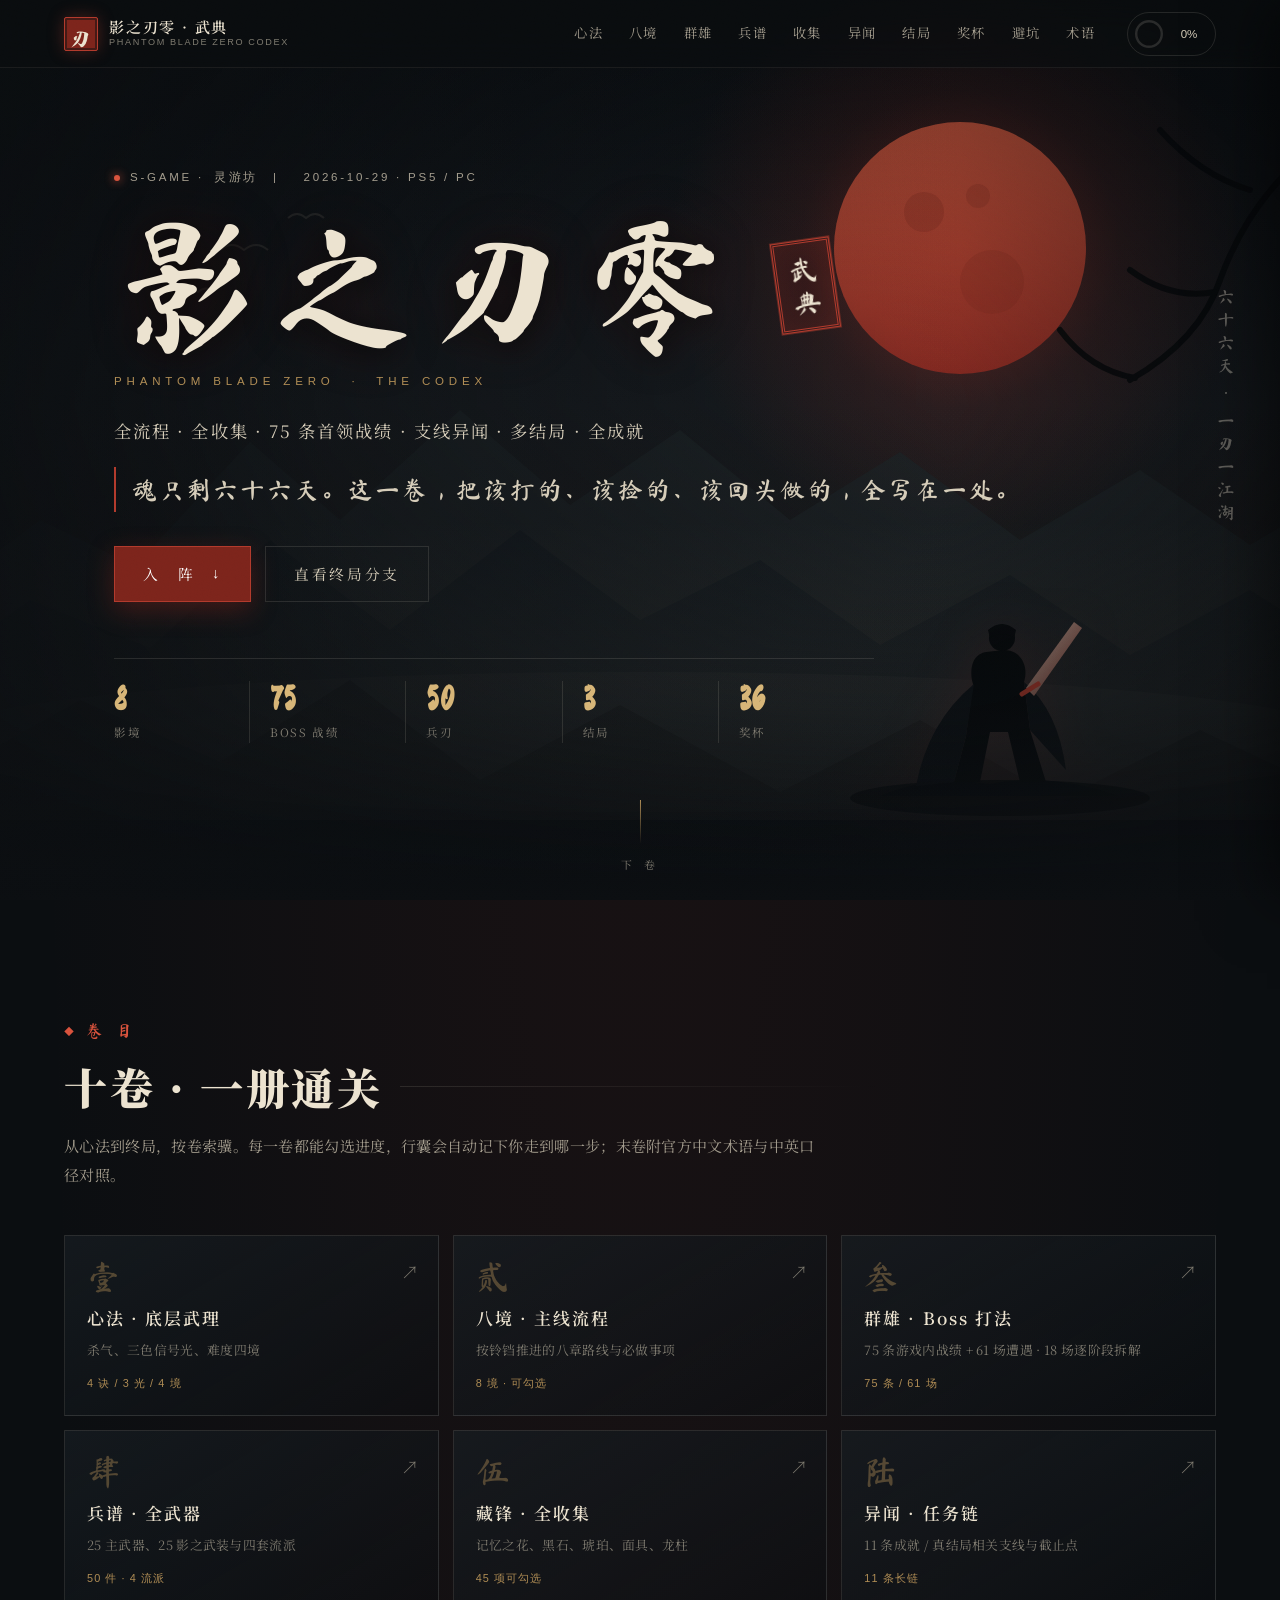
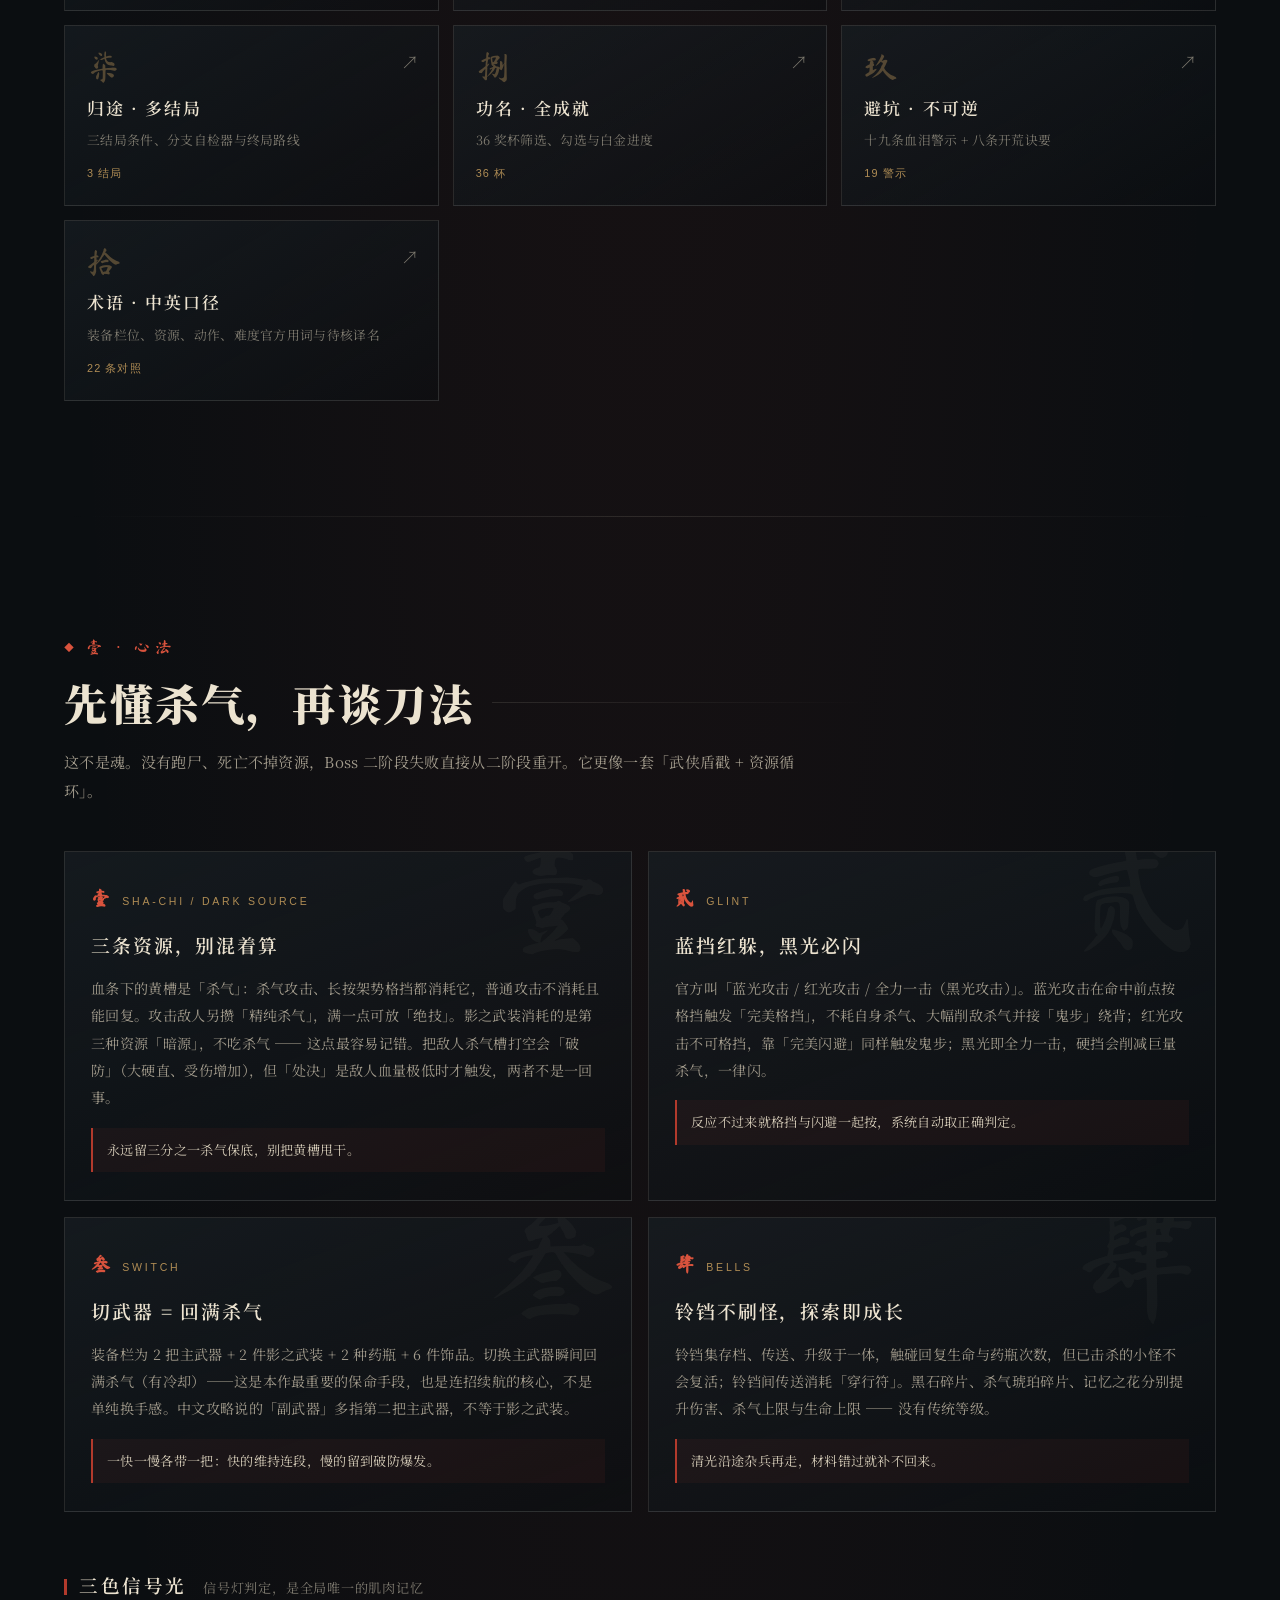
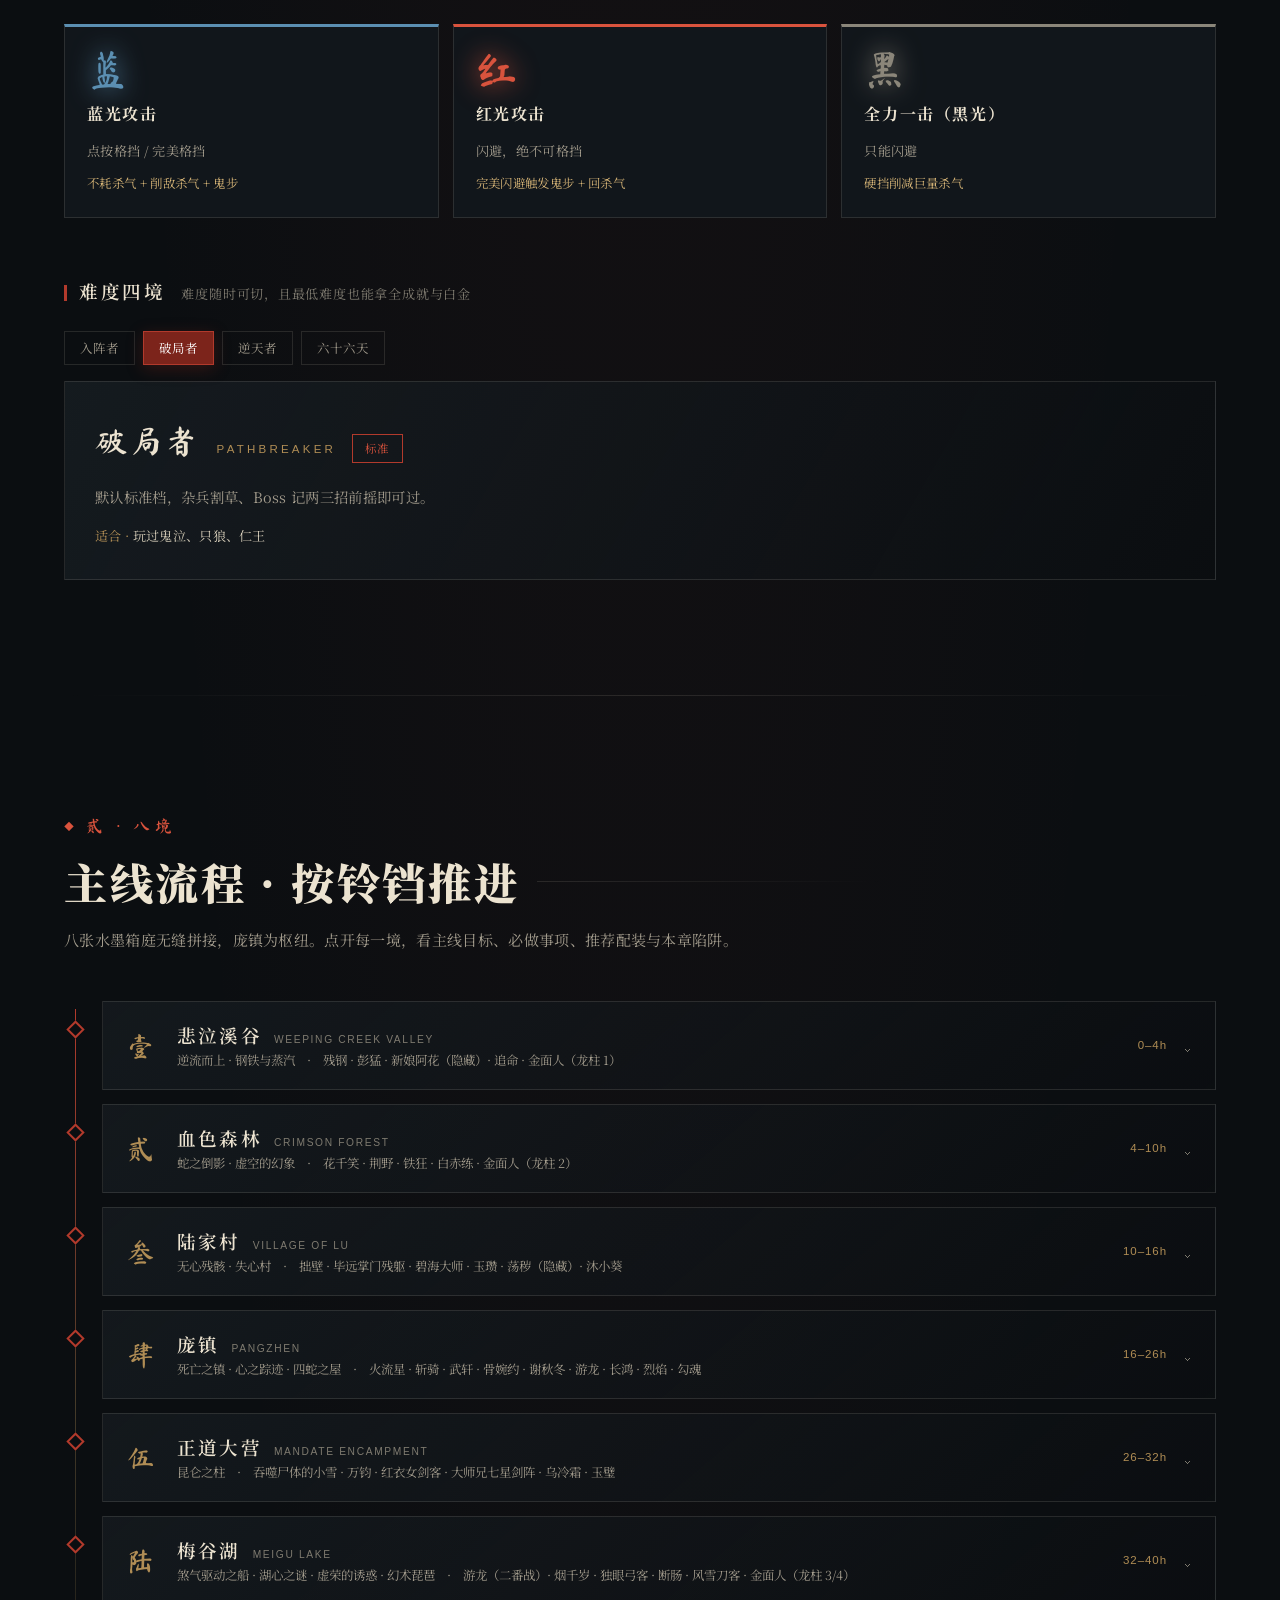
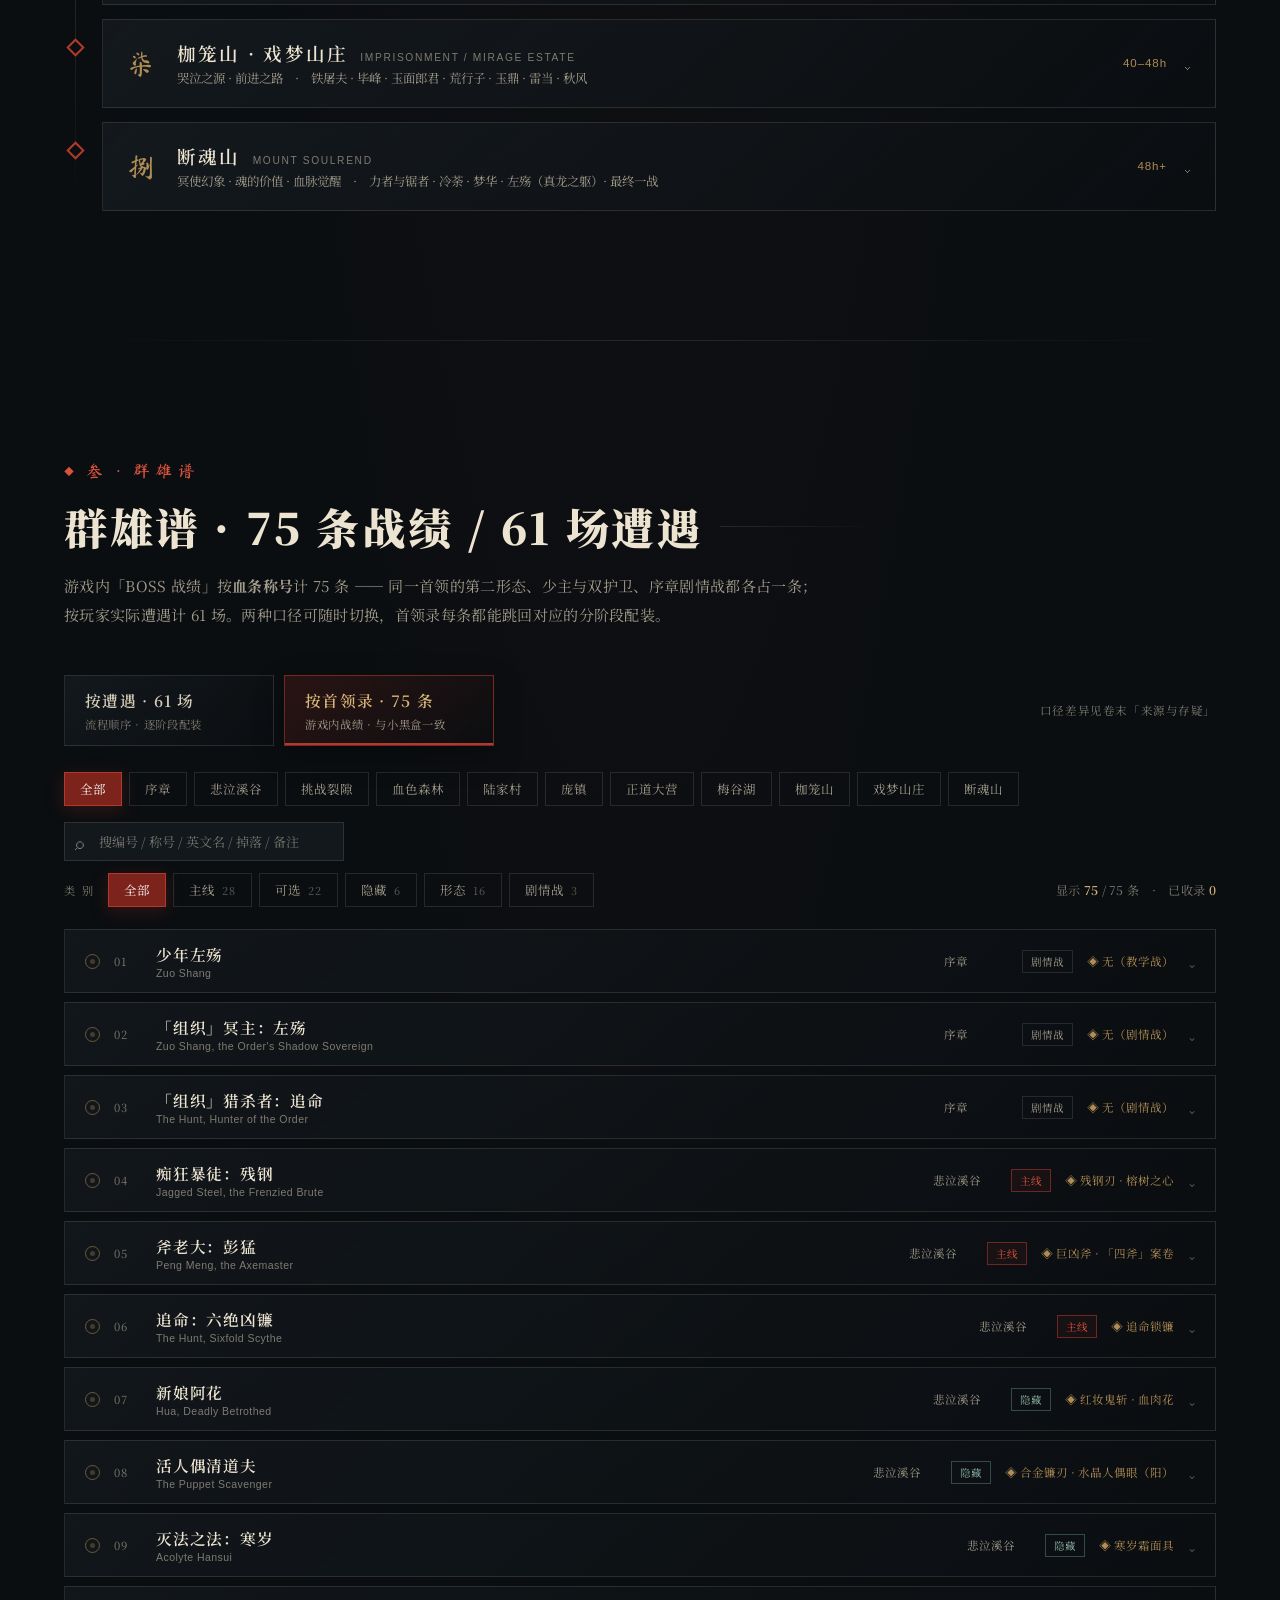
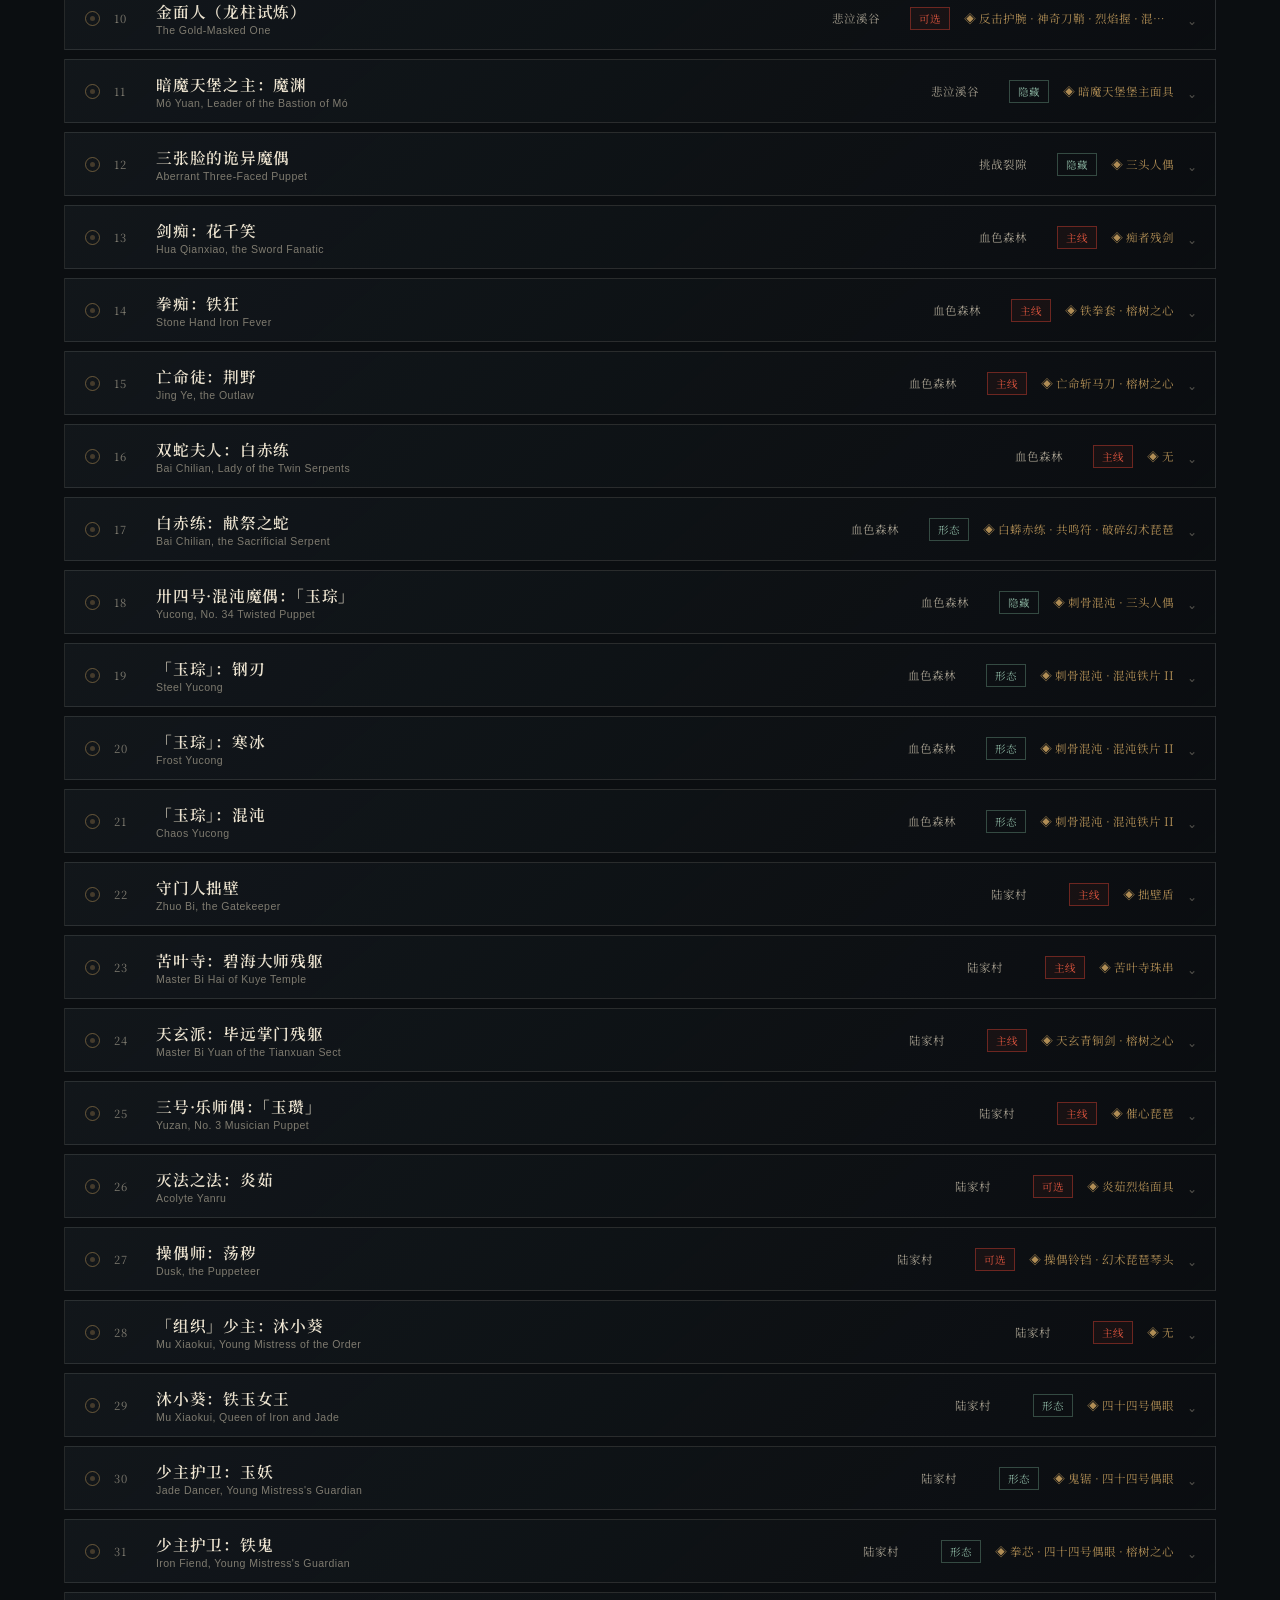
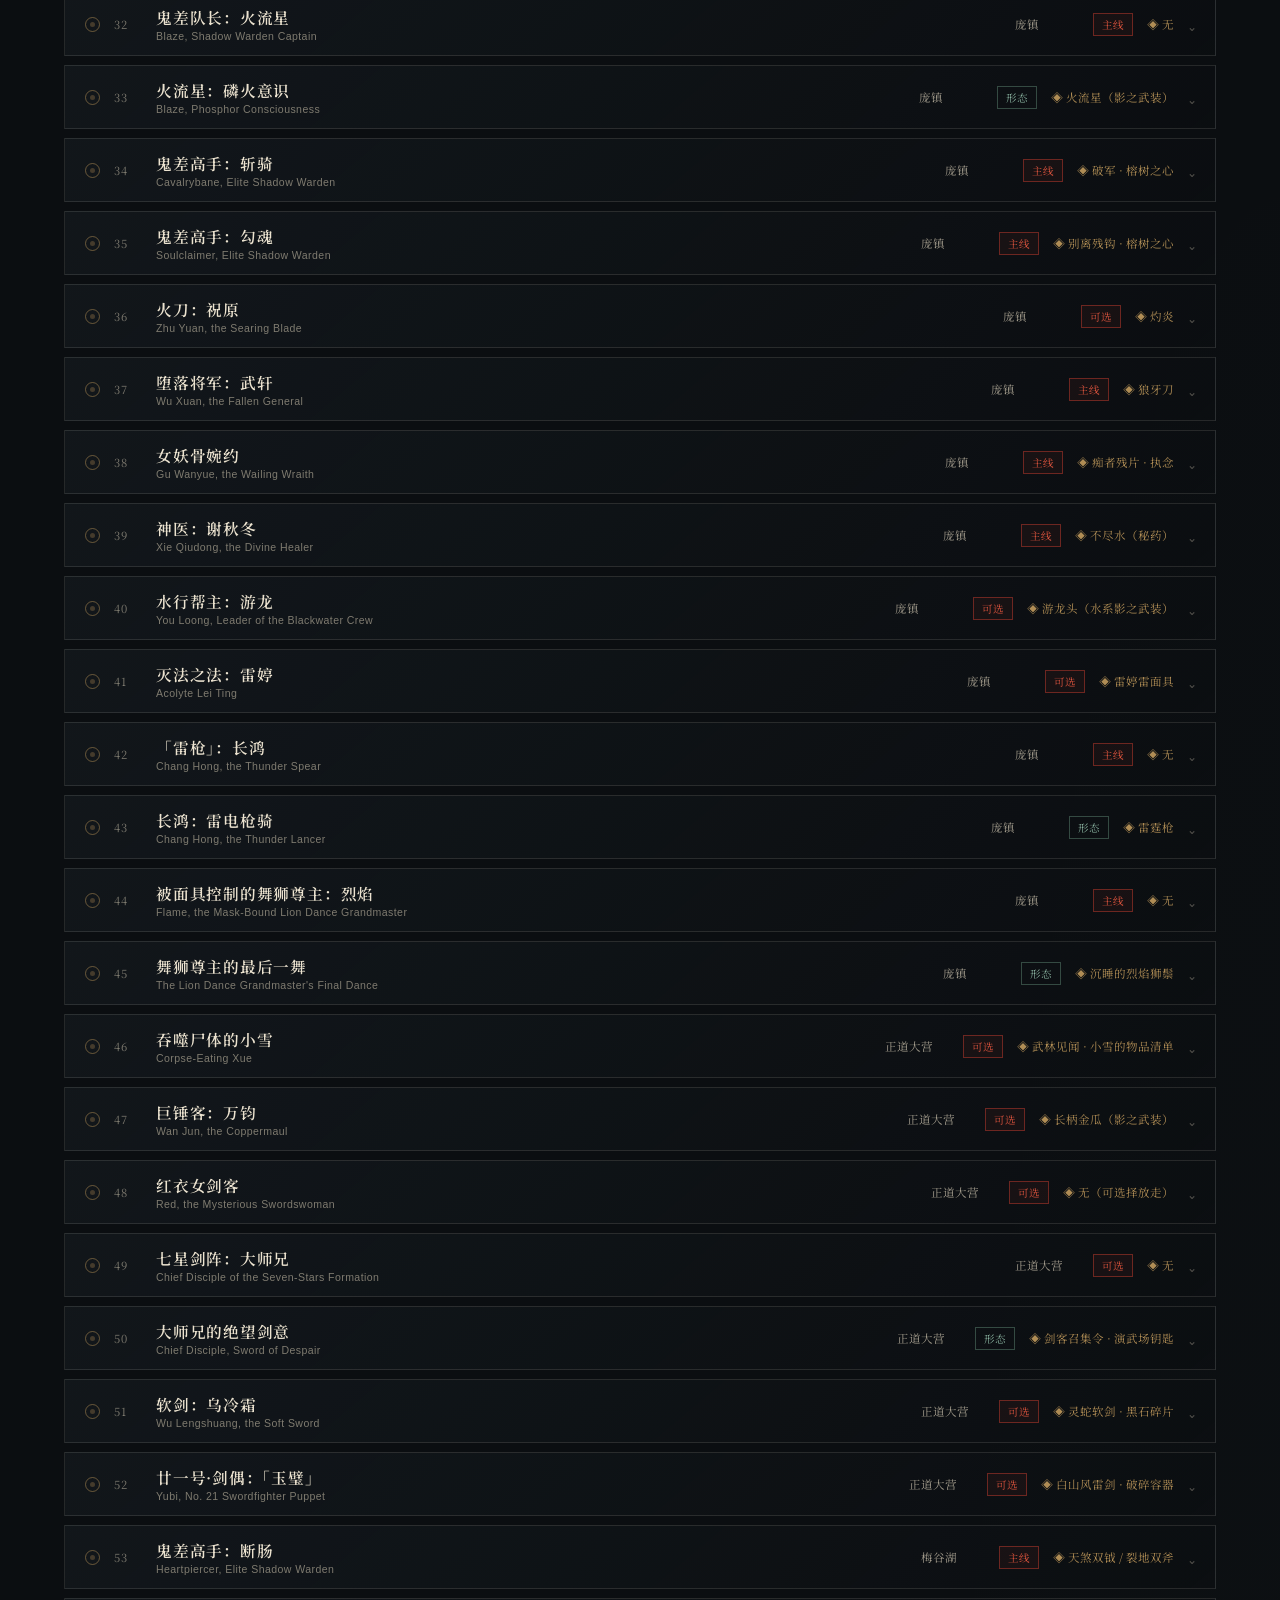
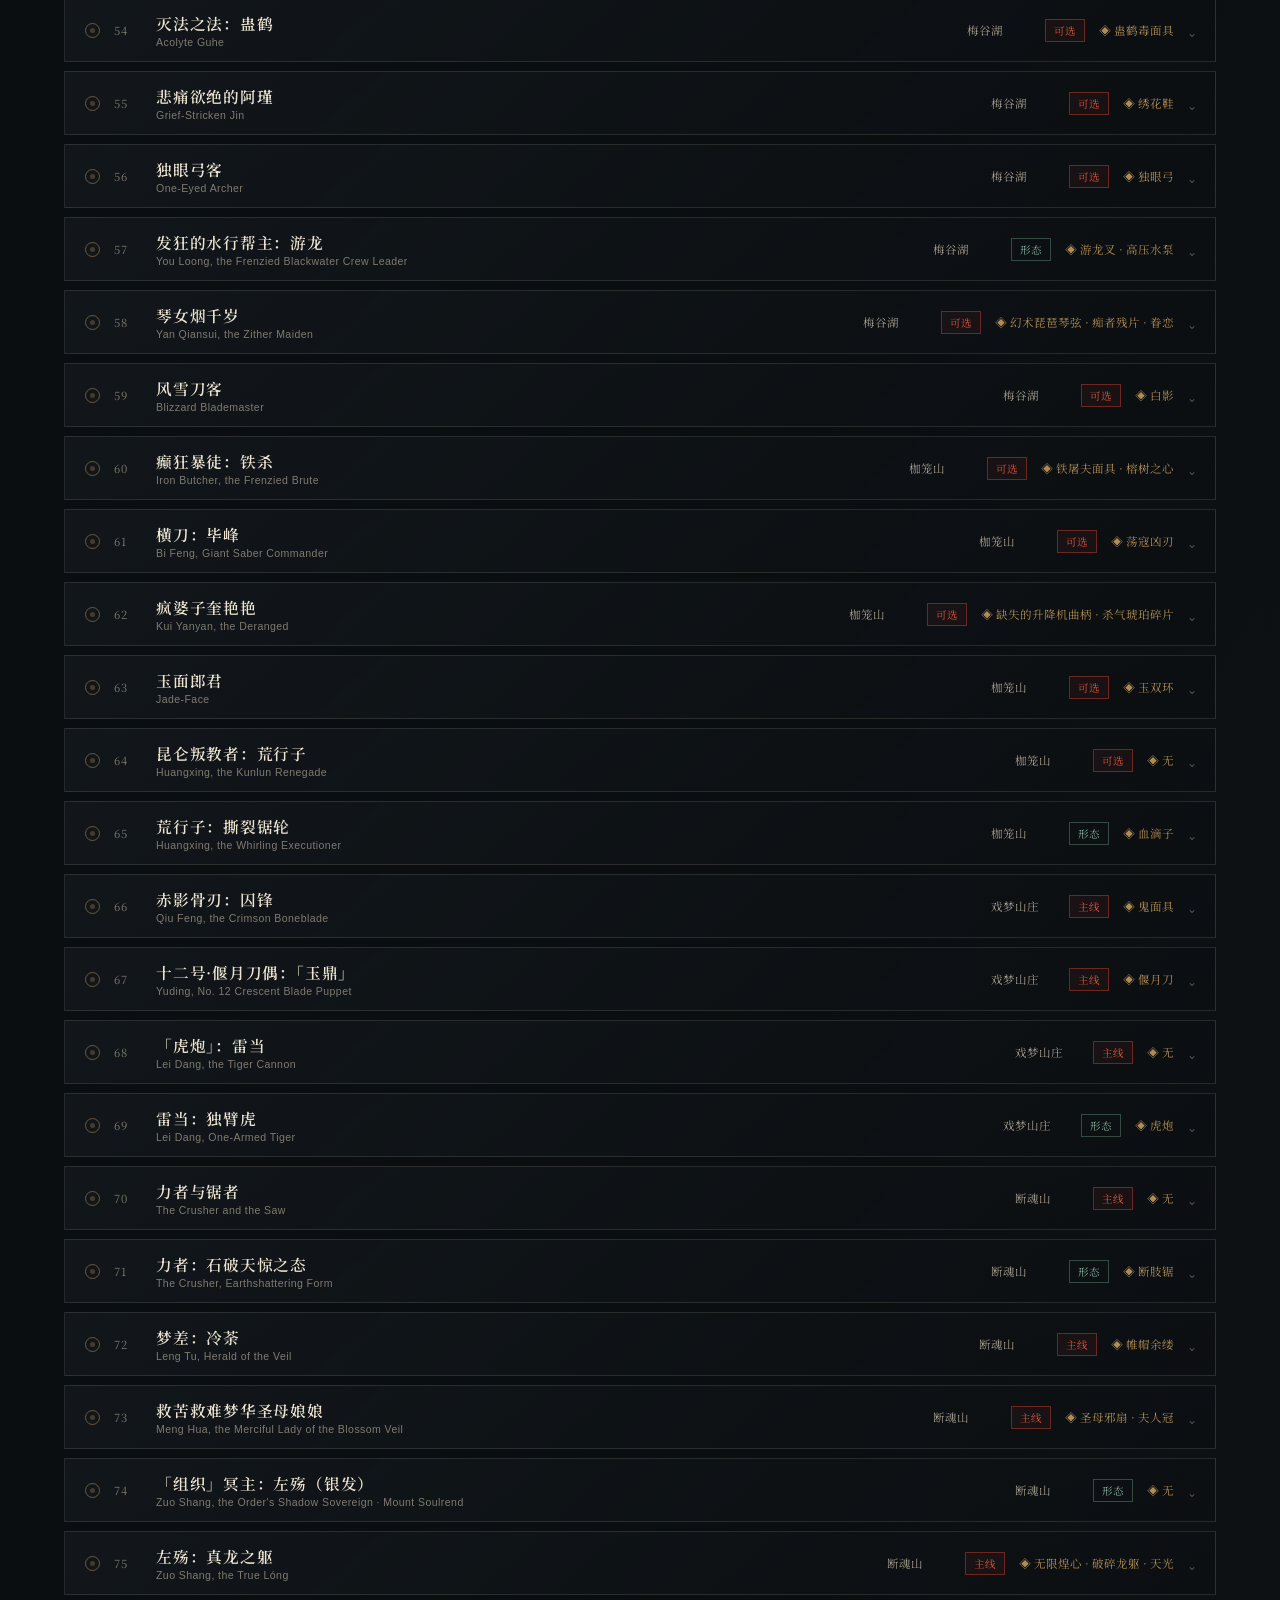
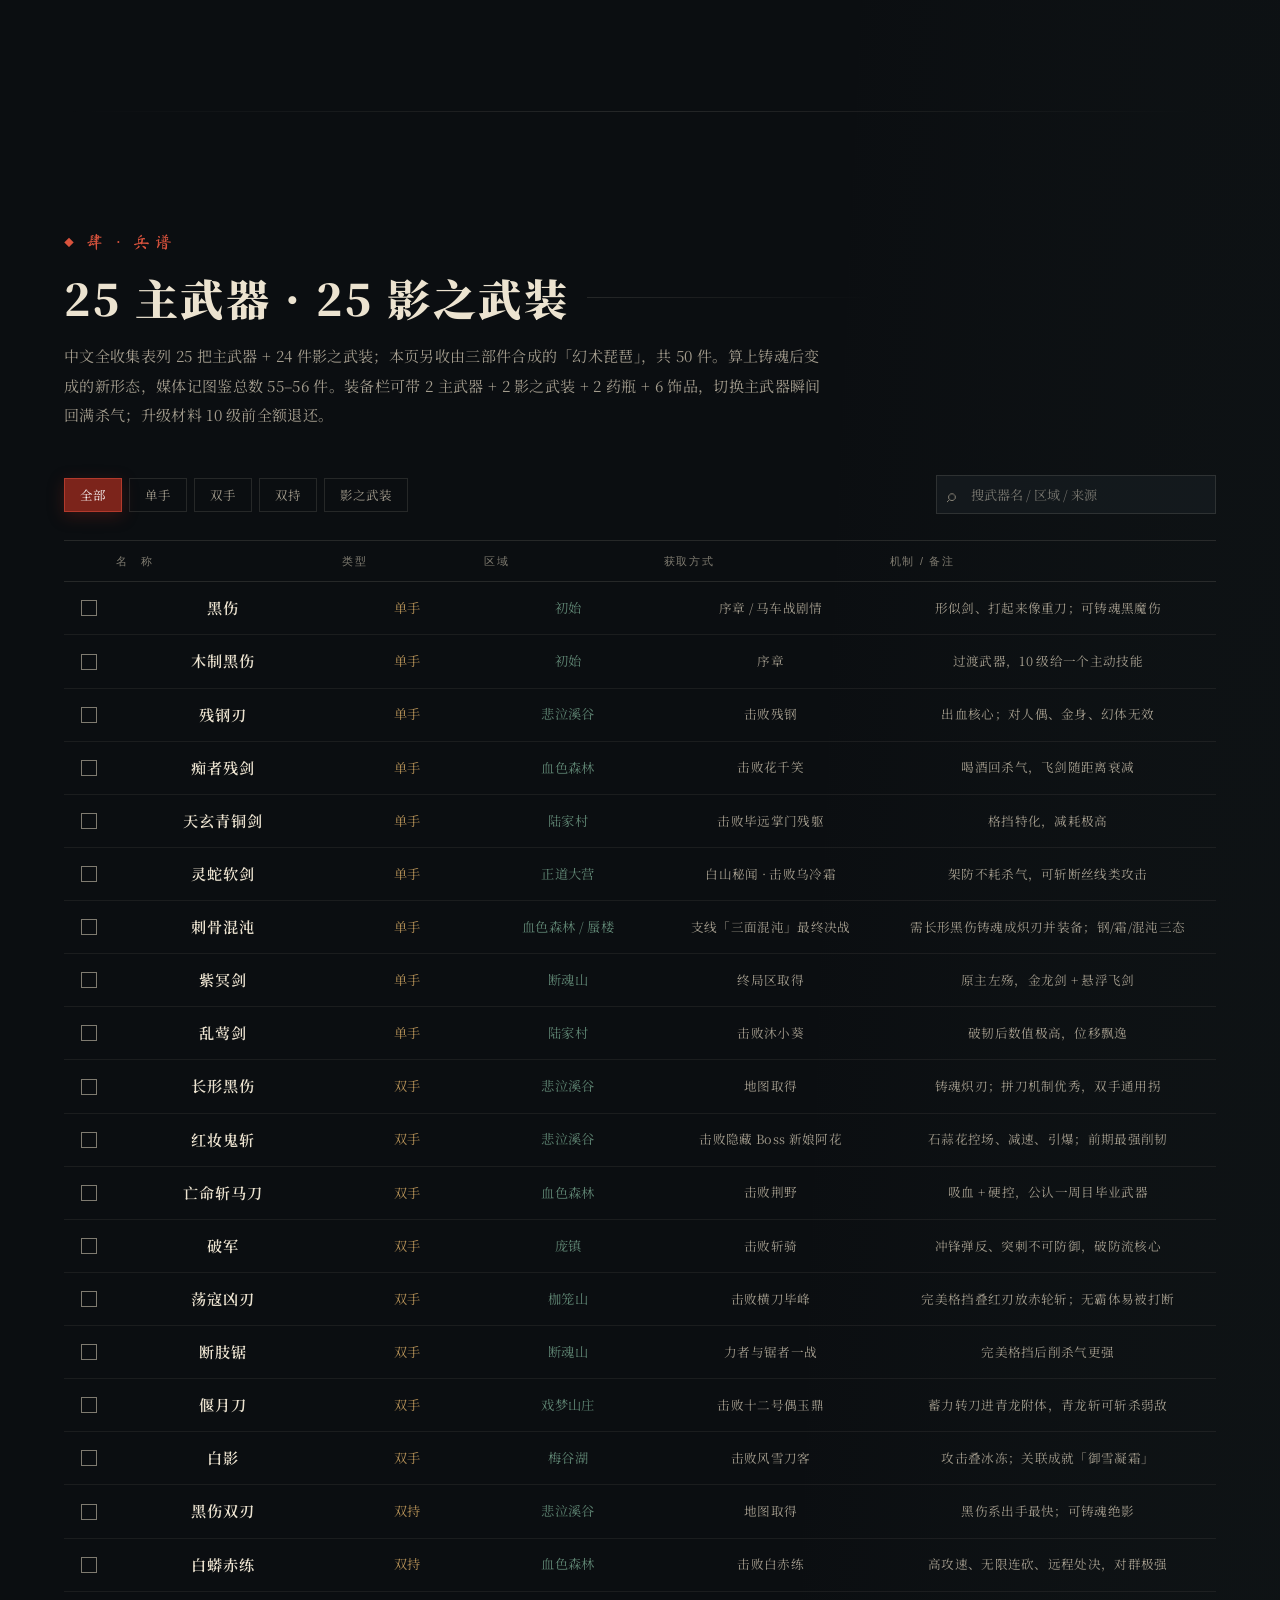
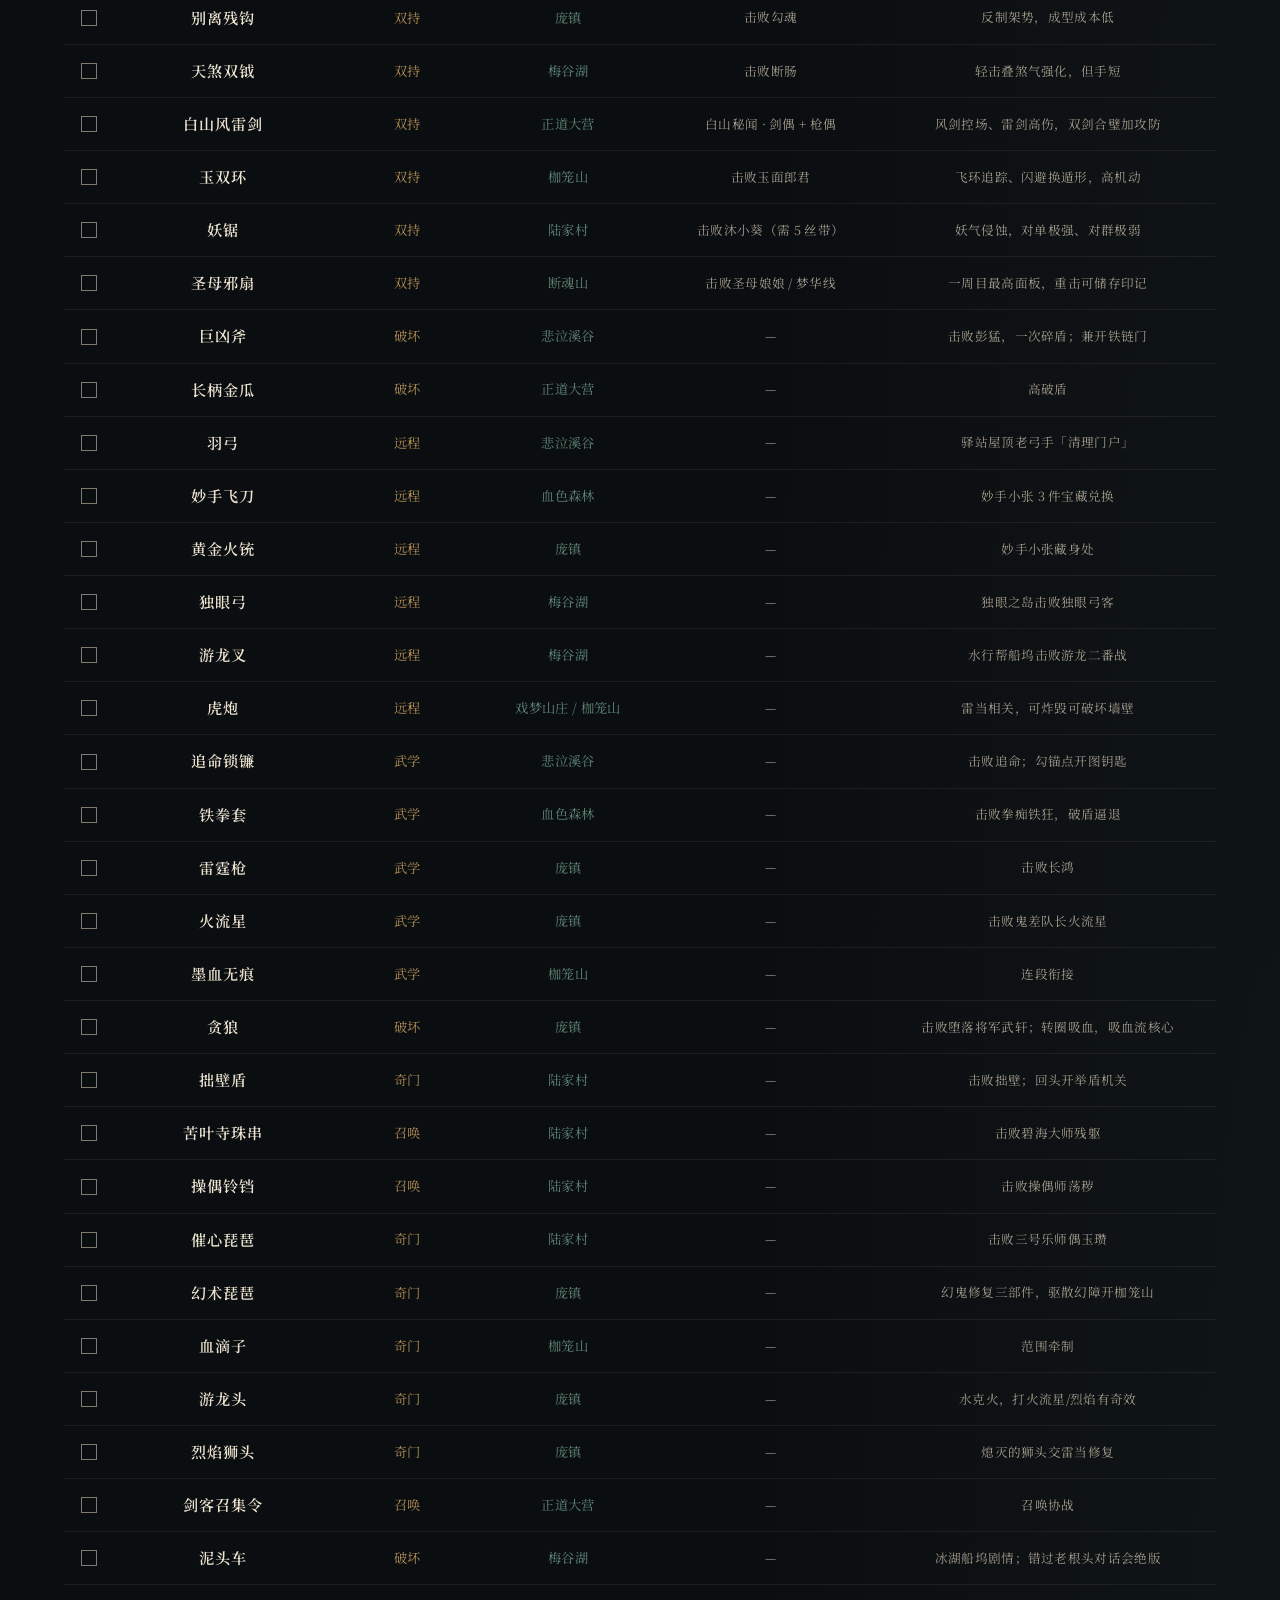
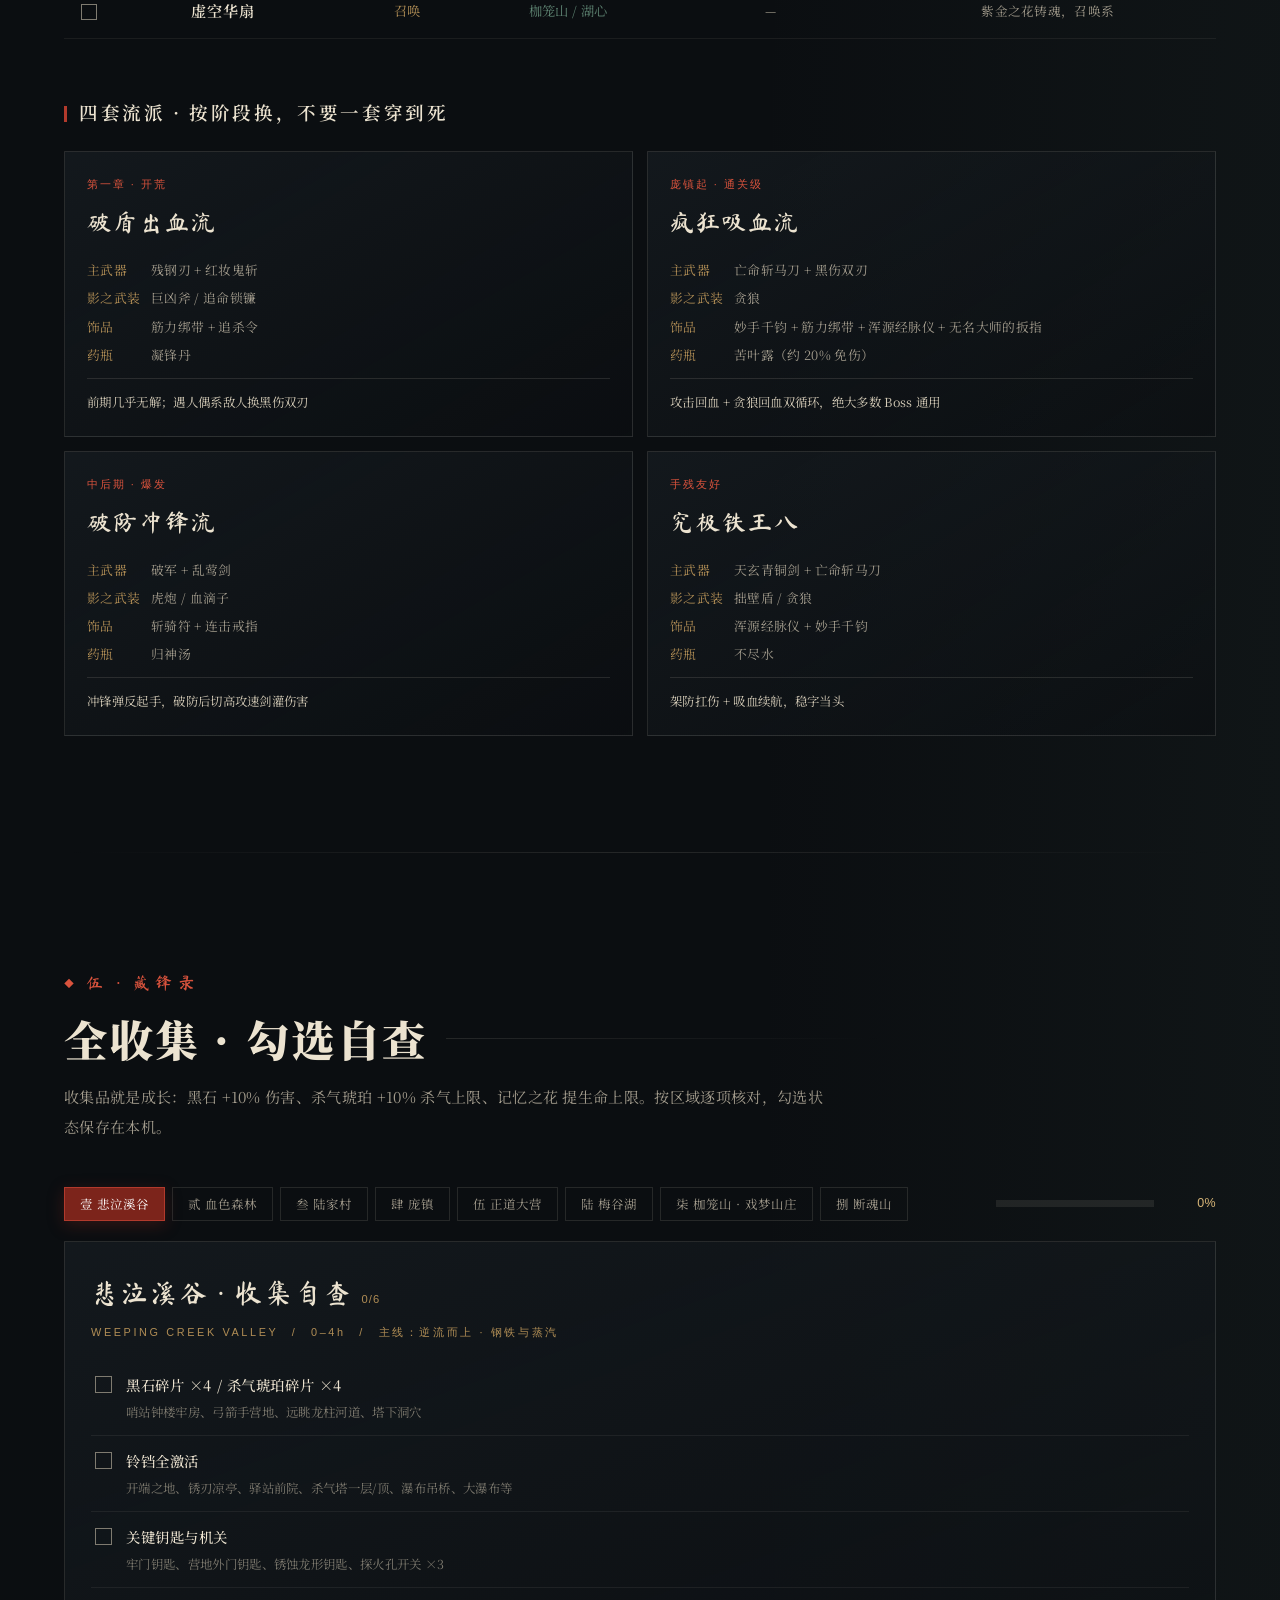
==== commit 6cab12a8: "feat: update site content and add codex assets; ignore .workbuddy" ====
--- a/index.html
+++ b/index.html
@@ -3,7 +3,7 @@
 <head>
 <meta charset="UTF-8">
 <meta name="viewport" content="width=device-width, initial-scale=1.0">
-<meta name="description" content="《影之刃零》全流程攻略武典：八境流程、全收集、61 场首领图鉴与分阶段配装、支线任务链、三结局、36 奖杯与不可逆避坑清单。">
+<meta name="description" content="《影之刃零》全流程攻略武典：八境流程、全收集、75 条 BOSS 战绩与 61 场遭遇分阶段配装、支线任务链、三结局、36 奖杯、不可逆避坑清单，附官方中文术语与中英口径对照。">
 <title>影之刃零 · 武典 | 全流程 · 全收集 · 全结局</title>
 <link rel="icon" href="data:image/svg+xml,%3Csvg xmlns='http://www.w3.org/2000/svg' viewBox='0 0 64 64'%3E%3Crect width='64' height='64' fill='%237c241b'/%3E%3Ctext x='32' y='47' font-size='40' text-anchor='middle' fill='%23ece3d0'%3E%E5%88%83%3C/text%3E%3C/svg%3E">
 <link rel="preconnect" href="https://fonts.googleapis.com">
@@ -39,6 +39,7 @@
     <a href="#jiejv">结局</a>
     <a href="#chengjiu">奖杯</a>
     <a href="#bikeng">避坑</a>
+    <a href="#shuyu">术语</a>
   </nav>
   <button class="progress-btn" id="progressBtn" aria-label="查看我的进度" title="查看我的进度">
     <svg viewBox="0 0 40 40" aria-hidden="true">
@@ -142,7 +143,7 @@
       <div class="hero-seal">武<br>典</div>
     </div>
     <div class="hero-en">PHANTOM BLADE ZERO　·　THE CODEX</div>
-    <p class="hero-sub">全流程 · 全收集 · 61 场首领图鉴 · 支线异闻 · 多结局 · 全成就</p>
+    <p class="hero-sub">全流程 · 全收集 · 75 条首领战绩 · 支线异闻 · 多结局 · 全成就</p>
     <p class="hero-quote" id="heroQuote"></p>
     <div class="hero-actions">
       <a class="btn-primary" href="#mulu">入　阵 <span>↓</span></a>
@@ -158,8 +159,8 @@
 <section class="sec sec-mulu" id="mulu">
   <div class="sec-head reveal">
     <div class="sec-index">卷 目</div>
-    <h2>九卷 · 一册通关</h2>
-    <p>从心法到终局，按卷索骥。每一卷都能勾选进度，行囊会自动记下你走到哪一步。</p>
+    <h2>十卷 · 一册通关</h2>
+    <p>从心法到终局，按卷索骥。每一卷都能勾选进度，行囊会自动记下你走到哪一步；末卷附官方中文术语与中英口径对照。</p>
   </div>
   <div class="mulu-grid" id="muluGrid"></div>
 </section>
@@ -173,7 +174,7 @@
   </div>
   <div class="mech-grid" id="mechGrid"></div>
 
-  <div class="subhead reveal"><span>三光诀</span><i>信号灯判定，是全局唯一的肌肉记忆</i></div>
+  <div class="subhead reveal"><span>三色信号光</span><i>信号灯判定，是全局唯一的肌肉记忆</i></div>
   <div class="signal-row" id="signalRow"></div>
 
   <div class="subhead reveal"><span>难度四境</span><i>难度随时可切，且最低难度也能拿全成就与白金</i></div>
@@ -195,30 +196,54 @@
 <section class="sec" id="qunxiong">
   <div class="sec-head reveal">
     <div class="sec-index">叁 · 群雄谱</div>
-    <h2>群雄谱 · 61 场首领遭遇</h2>
-    <p>按遭遇顺序编号，主线、可选、隐藏、小首领与复战全部收录。其中 18 场重点战逐阶段拆解，其余 43 场给出该阶段推荐配装与机制要点；每场都列「主武器 / 影之武装 / 饰品 / 药瓶」。点编号前的圆圈标记已讨伐，自动计入行囊。</p>
-  </div>
-  <div class="toolbar reveal">
-    <div class="chips" id="bossRegionChips"></div>
-    <div class="search-wrap">
-      <span class="search-ico">⌕</span>
-      <input type="search" id="bossSearch" placeholder="搜编号 / 首领 / 英文名 / 掉落（按 / 聚焦）" autocomplete="off">
-    </div>
-  </div>
-  <div class="toolbar toolbar-2 reveal">
-    <span class="chip-label">类 别</span>
-    <div class="chips" id="bossCatChips"></div>
-    <div class="boss-count" id="bossCount"></div>
-  </div>
-  <div class="boss-list" id="bossList"></div>
+    <h2>群雄谱 · 75 条战绩 / 61 场遭遇</h2>
+    <p>游戏内「BOSS 战绩」按<b>血条称号</b>计 75 条 —— 同一首领的第二形态、少主与双护卫、序章剧情战都各占一条；按玩家实际遭遇计 61 场。两种口径可随时切换，首领录每条都能跳回对应的分阶段配装。</p>
+  </div>
+  <div class="view-switch reveal" id="bossViewSwitch">
+    <button class="vs-btn" data-bv="encounter"><b>按遭遇 · 61 场</b><i>流程顺序 · 逐阶段配装</i></button>
+    <button class="vs-btn on" data-bv="codex"><b>按首领录 · 75 条</b><i>游戏内战绩 · 与小黑盒一致</i></button>
+    <span class="vs-note">口径差异见卷末「来源与存疑」</span>
+  </div>
+
+  <div id="bossEncounterView" hidden>
+    <div class="toolbar reveal">
+      <div class="chips" id="bossRegionChips"></div>
+      <div class="search-wrap">
+        <span class="search-ico">⌕</span>
+        <input type="search" id="bossSearch" placeholder="搜编号 / 首领 / 英文名 / 掉落（按 / 聚焦）" autocomplete="off">
+      </div>
+    </div>
+    <div class="toolbar toolbar-2 reveal">
+      <span class="chip-label">类 别</span>
+      <div class="chips" id="bossCatChips"></div>
+      <div class="boss-count" id="bossCount"></div>
+    </div>
+    <div class="boss-list" id="bossList"></div>
+  </div>
+
+  <div id="bossCodexView">
+    <div class="toolbar reveal">
+      <div class="chips" id="codexChapterChips"></div>
+      <div class="search-wrap">
+        <span class="search-ico">⌕</span>
+        <input type="search" id="codexSearch" placeholder="搜编号 / 称号 / 英文名 / 掉落 / 备注" autocomplete="off">
+      </div>
+    </div>
+    <div class="toolbar toolbar-2 reveal">
+      <span class="chip-label">类 别</span>
+      <div class="chips" id="codexCatChips"></div>
+      <div class="boss-count" id="codexCount"></div>
+    </div>
+    <div class="codex-list" id="codexList"></div>
+  </div>
 </section>
 
 <!-- ============ 肆 兵谱 ============ -->
 <section class="sec" id="bingpu">
   <div class="sec-head reveal">
     <div class="sec-index">肆 · 兵谱</div>
-    <h2>25 基础主武器 · 26 影之武装</h2>
-    <p>算上铸魂形态，图鉴总数 56 件（30 主武器 + 26 影之武装）；部分资料按 24 件影之武装统计。战斗可带 2 把主武器 + 2 件影之武装，切换主武器瞬间回满杀气；升级材料 10 级前全额退还，捡到什么试什么。</p>
+    <h2>25 主武器 · 25 影之武装</h2>
+    <p>中文全收集表列 25 把主武器 + 24 件影之武装；本页另收由三部件合成的「幻术琵琶」，共 50 件。算上铸魂后变成的新形态，媒体记图鉴总数 55–56 件。装备栏可带 2 主武器 + 2 影之武装 + 2 药瓶 + 6 饰品，切换主武器瞬间回满杀气；升级材料 10 级前全额退还。</p>
   </div>
   <div class="toolbar reveal">
     <div class="chips" id="weaponTabs"></div>
@@ -308,6 +333,20 @@
   <div class="tips-grid" id="tipsGrid"></div>
 </section>
 
+<!-- ============ 拾 术语与口径 ============ -->
+<section class="sec" id="shuyu">
+  <div class="sec-head reveal">
+    <div class="sec-index">拾 · 术语</div>
+    <h2>术语与口径 · 中英对照</h2>
+    <p>外网攻略的英文名与中文版正式用词并不一一对应。这一卷按官网、Bilibili 游戏 Wiki「战斗系统 / 铃铛」与游民《全收集列表》逐条校订，并把仍无法确认的直译名单独列出，不冒充官方译名。</p>
+  </div>
+  <div class="glossary" id="glossary"></div>
+  <div class="subhead reveal"><span>本次校订</span><i>改了什么，以及为什么</i></div>
+  <div class="term-notes fixed" id="termFixed"></div>
+  <div class="subhead reveal"><span>仍有存疑</span><i>英文直译，中文正式名待核</i></div>
+  <div class="term-notes pending" id="termPending"></div>
+</section>
+
 <!-- ============ 附 ============ -->
 <section class="sec sec-source" id="laiyuan">
   <div class="sec-head reveal">
@@ -333,6 +372,7 @@
 
 <script src="assets/data.js"></script>
 <script src="assets/bosses.js"></script>
+<script src="assets/codex.js"></script>
 <script src="assets/app.js"></script>
 </body>
 </html>
--- a/assets/style.css
+++ b/assets/style.css
@@ -355,7 +355,7 @@
   color:var(--paper);font-size:.82rem;outline:none;transition:border-color .3s,box-shadow .3s;
 }
 .search-wrap input:focus{border-color:var(--red);box-shadow:0 0 0 3px rgba(178,58,44,.12)}
-.search-wrap input::placeholder{color:var(--muted)}
+.search-wrap input::placeholder{color:rgba(236,227,208,.46)}
 .search-ico{position:absolute;left:11px;color:var(--muted);font-size:1.1rem;pointer-events:none}
 
 /* 八境时间线 */
@@ -439,6 +439,51 @@
 .phase li{font-size:.8rem;color:var(--dim);line-height:1.8;padding-left:14px;position:relative;margin-bottom:5px}
 .phase li::before{content:"—";position:absolute;left:0;color:var(--red);font-size:.7em}
 .phase-tip{margin-top:14px;font-size:.78rem;color:var(--paper-2);background:rgba(178,58,44,.08);padding:9px 12px;line-height:1.75}
+
+/* 群雄谱：口径切换 + 首领录（游戏内 75 条战绩） */
+[hidden]{display:none!important}
+.view-switch{display:flex;align-items:stretch;gap:10px;flex-wrap:wrap;margin-bottom:26px}
+.vs-btn{
+  display:flex;flex-direction:column;gap:5px;min-width:210px;padding:13px 20px;text-align:left;
+  border:1px solid var(--line);background:linear-gradient(140deg,rgba(23,29,34,.72),rgba(11,14,17,.55));
+  position:relative;overflow:hidden;transition:.32s var(--ease);
+}
+.vs-btn::after{content:"";position:absolute;left:0;bottom:0;width:100%;height:2px;background:var(--red);transform:scaleX(0);transform-origin:left;transition:transform .4s var(--ease)}
+.vs-btn b{font-size:.98rem;font-weight:600;letter-spacing:.08em;color:var(--paper-2)}
+.vs-btn i{font-style:normal;font-size:.71rem;color:var(--muted);letter-spacing:.06em}
+.vs-btn:hover{border-color:rgba(176,141,85,.6);transform:translateY(-2px)}
+.vs-btn.on{border-color:rgba(178,58,44,.6);background:linear-gradient(140deg,rgba(124,36,27,.28),rgba(11,14,17,.55));box-shadow:0 10px 30px rgba(0,0,0,.3)}
+.vs-btn.on::after{transform:scaleX(1)}
+.vs-btn.on b{color:var(--gold-hi)}
+.vs-btn.on i{color:var(--dim)}
+.vs-note{font-size:.72rem;color:var(--muted);align-self:center;margin-left:auto;letter-spacing:.05em}
+
+.codex-list{display:flex;flex-direction:column;gap:9px}
+.codex-card{border:1px solid var(--line);background:linear-gradient(140deg,rgba(23,29,34,.6),rgba(11,14,17,.5));transition:border-color .35s,box-shadow .35s,opacity .35s}
+.codex-card:hover{border-color:rgba(176,141,85,.4)}
+.codex-card.open{border-color:rgba(178,58,44,.5);box-shadow:0 12px 34px rgba(0,0,0,.3)}
+.codex-card.done{opacity:.62;border-color:rgba(95,133,115,.3)}
+.codex-card.done.open{opacity:1}
+.codex-head{display:flex;align-items:center;gap:14px;width:100%;padding:13px 20px;text-align:left;cursor:pointer}
+.codex-idx{font-size:.7rem;color:var(--muted);min-width:28px;letter-spacing:.1em}
+.codex-card.done .codex-idx{color:var(--red-hi)}
+.codex-name{font-size:.98rem;font-weight:600;letter-spacing:.05em;flex:1;min-width:0;display:flex;flex-direction:column;gap:2px}
+.codex-name small{font-size:.66rem;font-weight:400;color:var(--muted);letter-spacing:.04em;font-family:var(--sans);overflow:hidden;text-overflow:ellipsis;white-space:nowrap}
+.codex-ch{font-size:.72rem;color:var(--dim);white-space:nowrap;min-width:64px}
+.codex-badge{font-size:.66rem;padding:3px 8px;border:1px solid var(--line);color:var(--dim);white-space:nowrap}
+.codex-badge.warn{border-color:rgba(178,58,44,.55);color:var(--red-hi);background:rgba(178,58,44,.07)}
+.codex-badge.side{border-color:rgba(95,133,115,.5);color:#8ab3a0}
+.codex-drop{font-size:.72rem;color:var(--gold);max-width:210px;white-space:nowrap;overflow:hidden;text-overflow:ellipsis}
+.codex-body{max-height:0;overflow:hidden;transition:max-height .5s var(--ease)}
+.codex-inner{padding:0 20px 20px;border-top:1px solid var(--line-2)}
+.codex-facts{display:grid;grid-template-columns:repeat(auto-fit,minmax(190px,1fr));gap:10px;margin-top:16px}
+.codex-facts>div{border:1px solid var(--line);background:rgba(11,14,17,.5);padding:10px 12px;display:flex;gap:10px;align-items:baseline;min-width:0}
+.codex-facts em{font-style:normal;font-size:.7rem;color:var(--muted);letter-spacing:.08em;min-width:66px;flex-shrink:0}
+.codex-facts span{font-size:.79rem;color:var(--paper-2);line-height:1.6;word-break:break-word}
+.codex-note{font-size:.78rem;color:var(--dim);line-height:1.8;margin-top:14px;padding:9px 12px;border-left:2px solid var(--red);background:rgba(178,58,44,.07)}
+.codex-links{display:flex;align-items:center;gap:9px;flex-wrap:wrap;margin-top:16px;font-size:.74rem;color:var(--muted)}
+.jump-btn{font-size:.72rem;padding:6px 11px;border:1px solid rgba(176,141,85,.45);color:var(--gold-hi);background:rgba(176,141,85,.06);transition:.25s var(--ease);white-space:nowrap}
+.jump-btn:hover{border-color:var(--red);color:#fff;background:rgba(124,36,27,.4)}
 .empty{padding:46px;text-align:center;color:var(--muted);border:1px dashed var(--line);font-size:.9rem}
 
 /* 兵谱 */
@@ -590,6 +635,24 @@
 .tip-card span{font-family:var(--brush);font-size:1.6rem;color:rgba(176,141,85,.55);line-height:1.1}
 .tip-card p{font-size:.83rem;color:var(--dim);line-height:1.85}
 
+/* 拾 · 术语与口径 */
+.glossary{display:grid;grid-template-columns:repeat(2,1fr);gap:14px}
+.gl-group{border:1px solid var(--line);background:rgba(17,22,27,.55)}
+.gl-title{display:flex;align-items:center;gap:12px;padding:14px 18px;border-bottom:1px solid var(--line);font-family:var(--serif);font-size:1rem;letter-spacing:.12em;color:var(--paper)}
+.gl-title span{flex-shrink:0;font-family:var(--sans);font-size:.66rem;color:var(--red-hi);letter-spacing:.1em;border:1px solid rgba(178,58,44,.5);padding:2px 6px}
+.gl-rows{padding:4px 18px 12px}
+.gl-row{display:grid;grid-template-columns:168px 1fr;gap:16px;padding:11px 0;border-bottom:1px dashed var(--line-2)}
+.gl-row:last-child{border-bottom:0}
+.gl-cn{font-size:.88rem;color:var(--gold-hi);line-height:1.6;font-weight:600}
+.gl-cn i{display:block;font-style:normal;font-family:var(--sans);font-size:.66rem;color:var(--muted);letter-spacing:.06em;font-weight:400;margin-top:2px}
+.gl-note{font-size:.79rem;color:var(--dim);line-height:1.85}
+.term-notes{display:grid;gap:9px}
+.term-item{display:flex;gap:14px;align-items:flex-start;border:1px solid var(--line);padding:13px 16px;background:rgba(17,22,27,.45)}
+.term-item b{flex:0 0 26px;font-family:var(--sans);font-size:.68rem;color:var(--jade);border:1px solid rgba(95,133,115,.45);padding:3px 0;text-align:center;letter-spacing:.05em}
+.term-notes.pending .term-item{border-color:rgba(176,141,85,.28);background:rgba(176,141,85,.05)}
+.term-notes.pending .term-item b{color:var(--gold-hi);border-color:rgba(176,141,85,.5)}
+.term-item p{font-size:.81rem;color:var(--dim);line-height:1.85}
+
 /* 来源 / 页脚 */
 .sec-source{padding-bottom:70px}
 .source-grid{display:grid;grid-template-columns:repeat(3,1fr);gap:10px;margin-bottom:26px}
@@ -640,7 +703,12 @@
   .topbar{height:60px;gap:10px;padding:0 16px}
   .brand-txt b{font-size:.82rem}
   .nav{order:3;position:fixed;top:60px;left:0;right:0;margin:0;padding:0 12px;background:rgba(9,12,15,.96);border-bottom:1px solid var(--line);backdrop-filter:blur(12px)}
-  .nav a{padding:10px 10px;font-size:.76rem}
+  .nav a{padding:10px 10px;font-size:.76rem;white-space:nowrap;flex-shrink:0}
+  .glossary{grid-template-columns:1fr}
+  .gl-row{grid-template-columns:1fr;gap:4px}
+  .gl-cn i{display:inline-block;margin-left:8px}
+  .gl-rows{padding:4px 14px 10px}
+  .term-item{padding:12px 13px;gap:10px}
   .progress-btn span{display:none}
   .progress-btn{padding:3px;margin-left:auto}
   .hero{min-height:720px;align-items:flex-start}
@@ -682,6 +750,16 @@
   .toolbar-2{gap:8px;margin-top:-10px}
   .boss-meta{font-size:.68rem}
   .boss-inner{padding:0 14px 18px}
+  .vs-btn{min-width:0;flex:1 1 140px;padding:11px 13px}
+  .vs-btn b{font-size:.86rem}
+  .vs-btn i{font-size:.64rem}
+  .vs-note{margin-left:0;width:100%}
+  .codex-head{padding:12px;gap:9px;flex-wrap:nowrap}
+  .codex-name{flex:1;min-width:0;font-size:.9rem}
+  .codex-badge,.codex-head .boss-chev{flex-shrink:0}
+  .codex-ch,.codex-drop{display:none}
+  .codex-inner{padding:0 12px 16px}
+  .codex-facts{grid-template-columns:1fr}
   .whead{display:none}
   .wrow{grid-template-columns:26px 1fr 1fr;gap:8px;padding:12px 4px}
   .wrow .wf{grid-column:2 / -1;color:var(--gold);font-size:.74rem}
